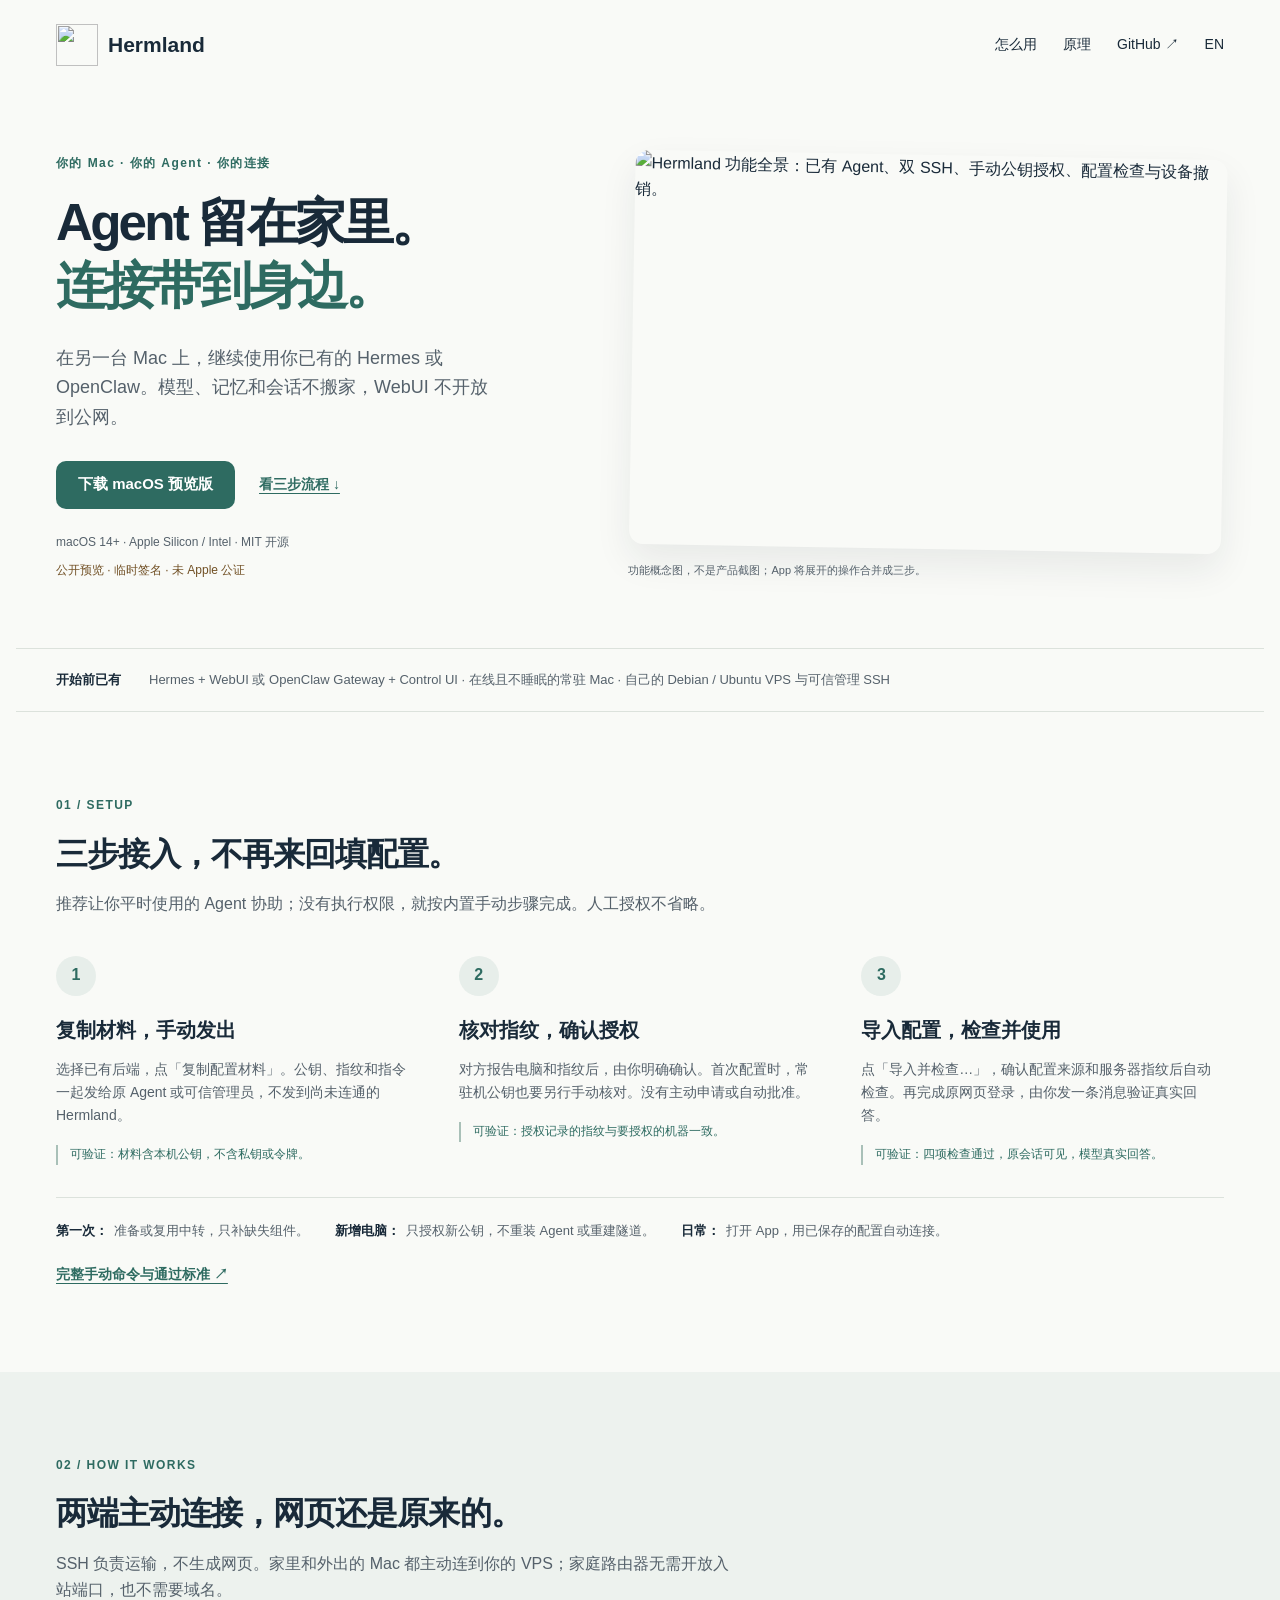
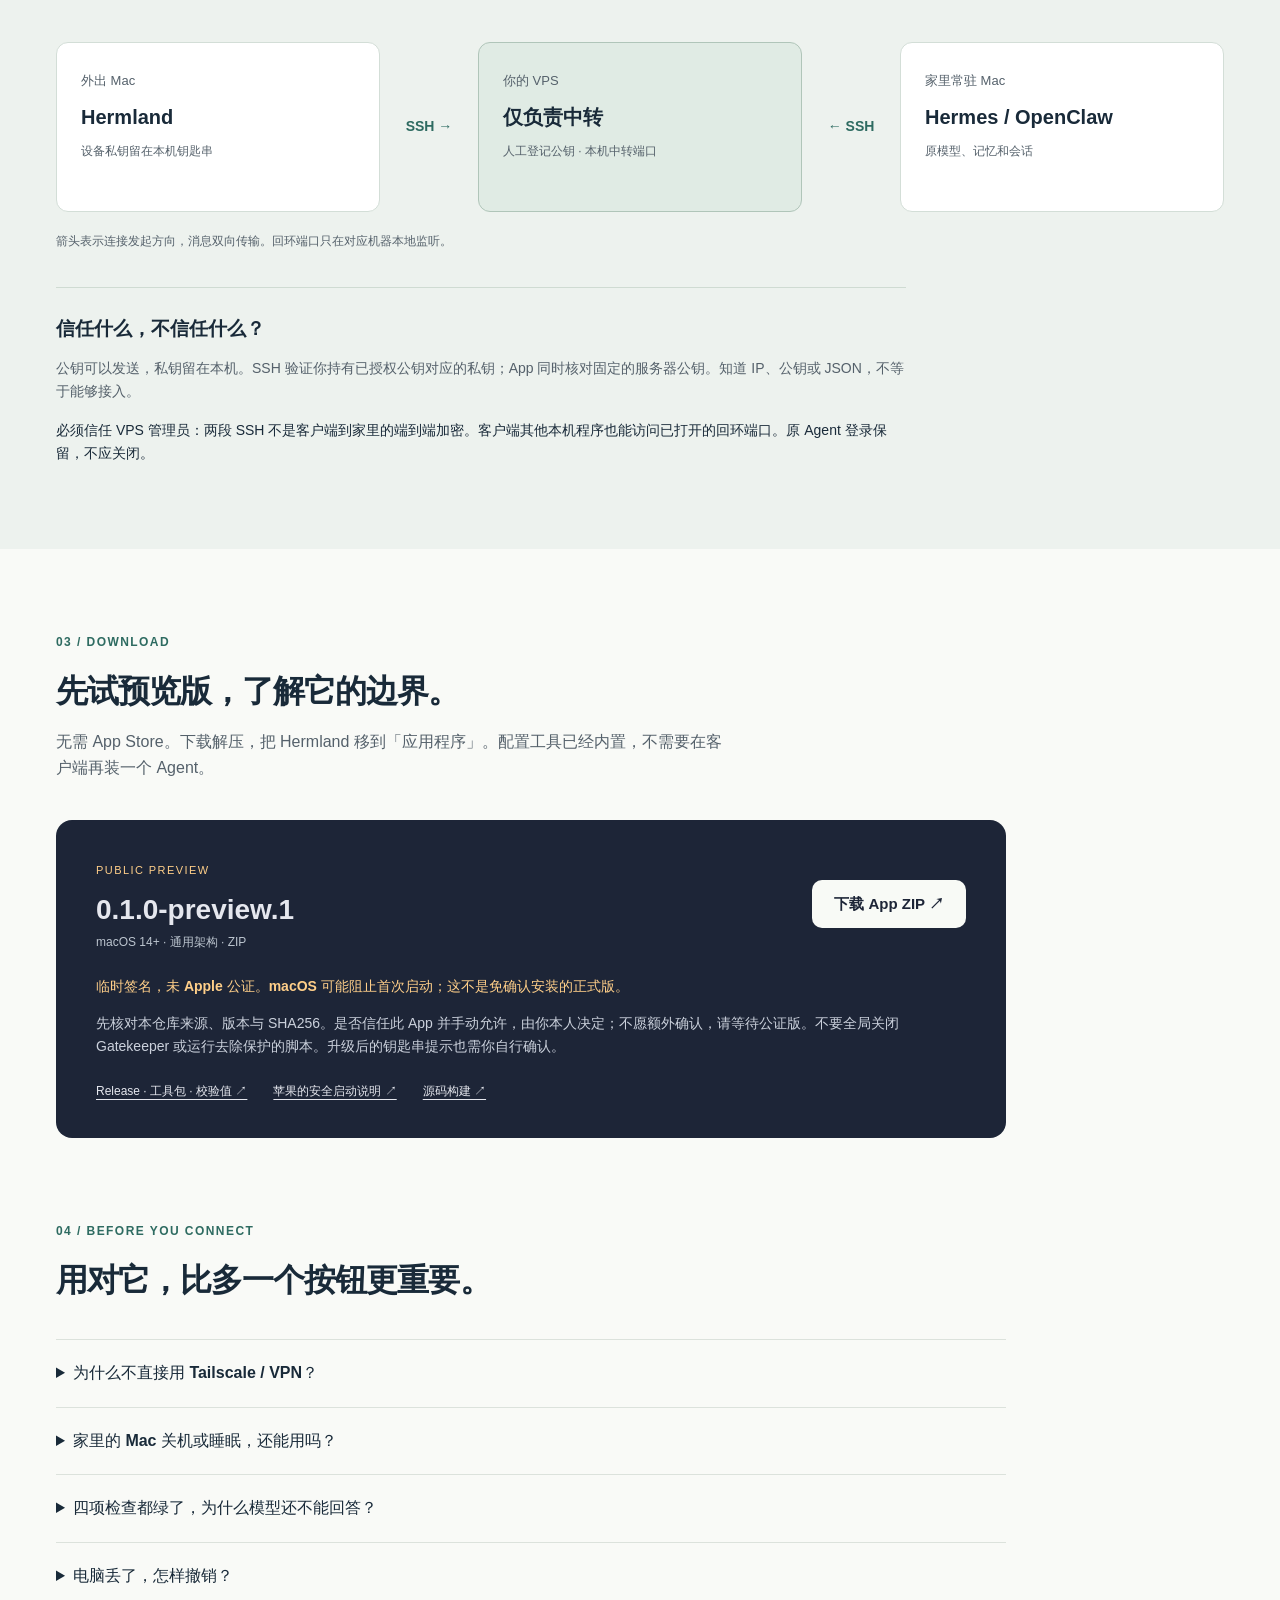
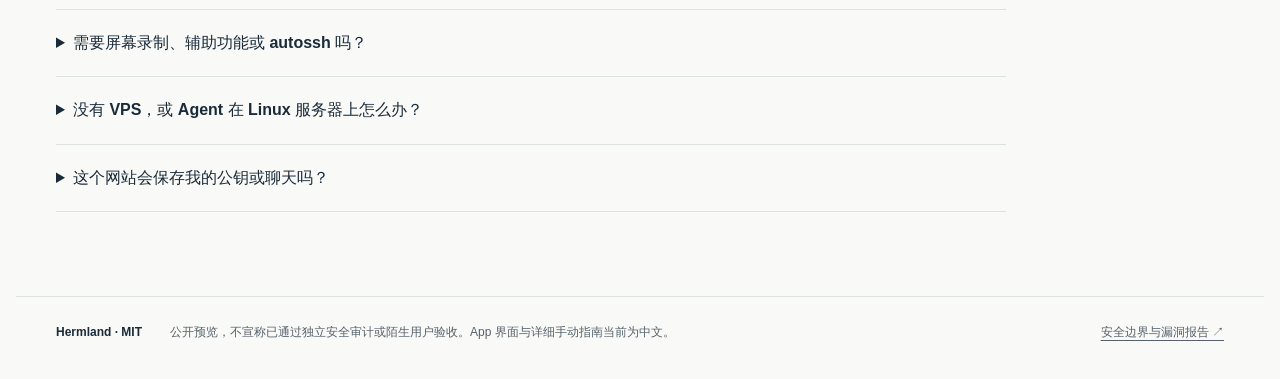
==== website/index.html @ 992f5ffd "简化三步接入并准备公开预览下载与中英文官网" ====
<!doctype html>
<html lang="zh-CN">
<head>
  <meta charset="utf-8">
  <meta name="viewport" content="width=device-width, initial-scale=1">
  <meta name="description" content="Hermland：在另一台 Mac 上继续使用家里的 Hermes 或 OpenClaw。手动公钥授权，双 SSH 中转，保留原 Agent 与会话。">
  <meta name="color-scheme" content="light">
  <title>Hermland — 连接你自己的 Agent</title>
  <link rel="icon" href="assets/icon.png">
  <link rel="stylesheet" href="style.css">
  <script src="site.js" defer></script>
</head>
<body>
  <a class="skip" href="#main" data-i18n="skip">跳到正文</a>
  <header class="shell topbar">
    <a class="brand" href="./"><img src="assets/icon.png" width="42" height="42" alt=""><span>Hermland</span></a>
    <nav aria-label="导航">
      <a href="#setup" data-i18n="navSetup">怎么用</a>
      <a href="#principle" data-i18n="navPrinciple">原理</a>
      <a href="https://github.com/ALVIN-YANG/Hermland">GitHub ↗</a>
      <a id="language" href="?lang=en" lang="en" aria-label="Read in English">EN</a>
    </nav>
  </header>
  <main id="main">
    <section class="shell hero">
      <div class="hero-copy">
        <p class="eyebrow" data-i18n="eyebrow">你的 Mac · 你的 Agent · 你的连接</p>
        <h1><span data-i18n="headline1">Agent 留在家里。</span><span class="accent" data-i18n="headline2">连接带到身边。</span></h1>
        <p class="intro" data-i18n="intro">在另一台 Mac 上，继续使用你已有的 Hermes 或 OpenClaw。模型、记忆和会话不搬家，WebUI 不开放到公网。</p>
        <div class="actions"><a class="button primary" href="#download" data-i18n="downloadHero">下载 macOS 预览版</a><a class="text-link" href="#setup" data-i18n="seeFlow">看三步流程 ↓</a></div>
        <p class="meta" data-i18n="platform">macOS 14+ · Apple Silicon / Intel · MIT 开源</p>
        <p class="preview-label" data-i18n="previewHero">公开预览 · 临时签名 · 未 Apple 公证</p>
      </div>
      <figure class="hero-art"><img src="assets/panorama.png" width="1536" height="1024" alt="Hermland 功能全景：已有 Agent、双 SSH、手动公钥授权、配置检查与设备撤销。" id="panorama"><figcaption data-i18n="artCaption">功能概念图，不是产品截图；App 将展开的操作合并成三步。</figcaption></figure>
    </section>
    <div class="shell requirements"><span data-i18n="requirementsTitle">开始前已有</span><p data-i18n="requirements">Hermes + WebUI 或 OpenClaw Gateway + Control UI · 在线且不睡眠的常驻 Mac · 自己的 Debian / Ubuntu VPS 与可信管理 SSH</p></div>
    <section class="shell section" id="setup">
      <div class="section-heading"><p class="eyebrow">01 / SETUP</p><h2 data-i18n="setupTitle">三步接入，不再来回填配置。</h2><p data-i18n="setupIntro">推荐让你平时使用的 Agent 协助；没有执行权限，就按内置手动步骤完成。人工授权不省略。</p></div>
      <ol class="steps">
        <li><span class="step-number" aria-hidden="true">1</span><div><h3 data-i18n="step1Title">复制材料，手动发出</h3><p data-i18n="step1Body">选择已有后端，点「复制配置材料」。公钥、指纹和指令一起发给原 Agent 或可信管理员，不发到尚未连通的 Hermland。</p><span class="criterion" data-i18n="step1Check">可验证：材料含本机公钥，不含私钥或令牌。</span></div></li>
        <li><span class="step-number" aria-hidden="true">2</span><div><h3 data-i18n="step2Title">核对指纹，确认授权</h3><p data-i18n="step2Body">对方报告电脑和指纹后，由你明确确认。首次配置时，常驻机公钥也要另行手动核对。没有主动申请或自动批准。</p><span class="criterion" data-i18n="step2Check">可验证：授权记录的指纹与要授权的机器一致。</span></div></li>
        <li><span class="step-number" aria-hidden="true">3</span><div><h3 data-i18n="step3Title">导入配置，检查并使用</h3><p data-i18n="step3Body">点「导入并检查…」，确认配置来源和服务器指纹后自动检查。再完成原网页登录，由你发一条消息验证真实回答。</p><span class="criterion" data-i18n="step3Check">可验证：四项检查通过，原会话可见，模型真实回答。</span></div></li>
      </ol>
      <div class="use-modes"><p><strong data-i18n="firstTitle">第一次：</strong><span data-i18n="firstBody">准备或复用中转，只补缺失组件。</span></p><p><strong data-i18n="addTitle">新增电脑：</strong><span data-i18n="addBody">只授权新公钥，不重装 Agent 或重建隧道。</span></p><p><strong data-i18n="dailyTitle">日常：</strong><span data-i18n="dailyBody">打开 App，用已保存的配置自动连接。</span></p></div>
      <a class="text-link" href="https://github.com/ALVIN-YANG/Hermland/blob/main/docs/快速开始.md" data-i18n="manual">完整手动命令与通过标准 ↗</a>
    </section>
    <section class="principle-band" id="principle"><div class="shell section">
      <div class="section-heading"><p class="eyebrow">02 / HOW IT WORKS</p><h2 data-i18n="principleTitle">两端主动连接，网页还是原来的。</h2><p data-i18n="principleIntro">SSH 负责运输，不生成网页。家里和外出的 Mac 都主动连到你的 VPS；家庭路由器无需开放入站端口，也不需要域名。</p></div>
      <div class="network" role="group" aria-label="双 SSH 中转原理">
        <div class="network-node"><span class="node-name" data-i18n="client">外出 Mac</span><strong>Hermland</strong><p data-i18n="clientNote">设备私钥留在本机钥匙串</p></div>
        <div class="network-line"><span>SSH →</span></div>
        <div class="network-node relay"><span class="node-name" data-i18n="vps">你的 VPS</span><strong data-i18n="relay">仅负责中转</strong><p data-i18n="relayNote">人工登记公钥 · 本机中转端口</p></div>
        <div class="network-line"><span>← SSH</span></div>
        <div class="network-node"><span class="node-name" data-i18n="home">家里常驻 Mac</span><strong>Hermes / OpenClaw</strong><p data-i18n="homeNote">原模型、记忆和会话</p></div>
      </div>
      <p class="diagram-note" data-i18n="arrowNote">箭头表示连接发起方向，消息双向传输。回环端口只在对应机器本地监听。</p>
      <div class="trust"><h3 data-i18n="trustTitle">信任什么，不信任什么？</h3><p data-i18n="trustBody">公钥可以发送，私钥留在本机。SSH 验证你持有已授权公钥对应的私钥；App 同时核对固定的服务器公钥。知道 IP、公钥或 JSON，不等于能够接入。</p><p class="boundary" data-i18n="boundary">必须信任 VPS 管理员：两段 SSH 不是客户端到家里的端到端加密。客户端其他本机程序也能访问已打开的回环端口。原 Agent 登录保留，不应关闭。</p></div>
    </div></section>
    <section class="shell section download" id="download">
      <div class="section-heading"><p class="eyebrow">03 / DOWNLOAD</p><h2 data-i18n="downloadTitle">先试预览版，了解它的边界。</h2><p data-i18n="downloadIntro">无需 App Store。下载解压，把 Hermland 移到「应用程序」。配置工具已经内置，不需要在客户端再装一个 Agent。</p></div>
      <div class="release-panel">
        <div class="release-top"><div><span class="release-kind">PUBLIC PREVIEW</span><h3>0.1.0-preview.1</h3><p data-i18n="releasePlatform">macOS 14+ · 通用架构 · ZIP</p></div><a class="button light" href="https://github.com/ALVIN-YANG/Hermland/releases/download/v0.1.0-preview.1/Hermland-0.1.0-dev.zip" data-i18n="downloadZip">下载 App ZIP ↗</a></div>
        <p class="release-warning" data-i18n="releaseWarning">临时签名，未 Apple 公证。macOS 可能阻止首次启动；这不是免确认安装的正式版。</p>
        <p data-i18n="releaseNotice">先核对本仓库来源、版本与 SHA256。是否信任此 App 并手动允许，由你本人决定；不愿额外确认，请等待公证版。不要全局关闭 Gatekeeper 或运行去除保护的脚本。升级后的钥匙串提示也需你自行确认。</p>
        <div class="release-links"><a href="https://github.com/ALVIN-YANG/Hermland/releases/tag/v0.1.0-preview.1" data-i18n="releaseNotes">Release · 工具包 · 校验值 ↗</a><a id="apple-guide" href="https://support.apple.com/zh-cn/102445" data-i18n="apple">苹果的安全启动说明 ↗</a><a id="readme" href="https://github.com/ALVIN-YANG/Hermland/blob/main/README.md" data-i18n="source">源码构建 ↗</a></div>
      </div>
    </section>
    <section class="shell section faq" id="faq">
      <div class="section-heading"><p class="eyebrow">04 / BEFORE YOU CONNECT</p><h2 data-i18n="faqTitle">用对它，比多一个按钮更重要。</h2></div>
      <details><summary data-i18n="vpnTitle">为什么不直接用 Tailscale / VPN？</summary><p data-i18n="vpnBody">我们只做一个 Agent 网页的专用入口：复用自己的 VPS 与 macOS SSH，不再安装 VPN 客户端或接入托管组网账号，人工授权一台电脑访问一个中转端口。不是因为 Tailscale 不安全；它也支持设备审批与端口限制，而且 DERP 中转无法解密端到端加密流量。我们的双 SSH 必须信任 VPS 管理员，并由你维护 VPS，不保证首次安装更简单。已有 Tailscale、要访问多个服务或需要中转不可解密时，可以继续用它；当前 App 没有 Tailscale 模式，也不改你的 VPN。</p><p class="vpn-sources"><a href="https://tailscale.com/docs/features/access-control/device-management/device-approval">Tailscale: Device approval</a> · <a href="https://tailscale.com/docs/features/access-control/grants">Grants</a> · <a href="https://tailscale.com/docs/reference/derp-servers">DERP</a></p></details>
      <details><summary data-i18n="faq1Title">家里的 Mac 关机或睡眠，还能用吗？</summary><p data-i18n="faq1Body">不能。常驻 Mac 需要联网、保持用户登录并且不睡眠；当前用户登录服务不是关机唤醒服务。</p></details>
      <details><summary data-i18n="faq2Title">四项检查都绿了，为什么模型还不能回答？</summary><p data-i18n="faq2Body">检查仅验证配置、设备密钥、SSH 与后端健康，不发送模型任务。请在原页面完成登录，再由你验证真实模型回答。模型凭据和会话仍由原 Agent 管理。</p></details>
      <details><summary data-i18n="faq3Title">电脑丢了，怎样撤销？</summary><p data-i18n="faq3Body">在 Mini 或其他管理电脑，通过可信管理员 SSH 撤销该设备公钥。它的已有连接会断开，新连接会拒绝，不删除原会话，也不影响其他设备。当前没有管理 GUI。</p></details>
      <details><summary data-i18n="faq4Title">需要屏幕录制、辅助功能或 autossh 吗？</summary><p data-i18n="faq4Body">Hermland 不需要屏幕录制或辅助功能。Agent 桌面工具的权限独立设置。新中转使用 macOS 自带 launchd 与 SSH，不要求另装 autossh；已有服务不改动。</p></details>
      <details><summary data-i18n="faq5Title">没有 VPS，或 Agent 在 Linux 服务器上怎么办？</summary><p data-i18n="faq5Body">当前这条配置路径需要自己的 Debian/Ubuntu VPS 和常驻 Mac。没有服务器购买服务，不提供未经验证的一行安装器；直连 Linux Agent 不是此版本的支持模式。</p></details>
      <details><summary data-i18n="faq6Title">这个网站会保存我的公钥或聊天吗？</summary><p data-i18n="faq6Body">不会。本站是静态介绍页，没有账号、表单、连接申请或聊天后端，不使用分析脚本。浏览与下载由 GitHub 托管；App 的流量经过你自己的 VPS。</p></details>
    </section>
  </main>
  <footer class="shell"><span>Hermland · MIT</span><p data-i18n="footer">公开预览，不宣称已通过独立安全审计或陌生用户验收。App 界面与详细手动指南当前为中文。</p><a href="https://github.com/ALVIN-YANG/Hermland/blob/main/SECURITY.md" data-i18n="security">安全边界与漏洞报告 ↗</a></footer>
</body>
</html>
---- website/style.css ----
/* Existing identity: navy messenger icon, quiet teal connection paths, warm white. */
@media(max-width:640px){
  .network-line span{
  display:none!important}
.network-line::after{
  content:"SSH ↓"}
.network-line:nth-child(4)::after{
  content:"SSH ↑"}
}

:root{
  --paper:#f9faf7;
  --ink:#192a39;
  --muted:#55616b;
  --accent:#2e6b61;
  --line:#dce2dc;
  --navy:#1d2537;
  --amber:#ffcf89;
  --space:8px}

*{
  box-sizing:border-box}
html{
  scroll-behavior:smooth;
  scroll-padding-top:28px}
body{
  margin:0;
  background:var(--paper);
  color:var(--ink);
  font-family:-apple-system,BlinkMacSystemFont,"Segoe UI","PingFang SC",sans-serif;
  line-height:1.65}
a{
  color:inherit;
  text-underline-offset:4px}
a:hover{
  color:var(--accent)}
a:focus-visible,summary:focus-visible{
  outline:3px solid var(--accent);
  outline-offset:5px;
  border-radius:4px}
.shell{
  max-width:1248px;
  margin:0 auto;
  padding:0 40px}
.topbar{
  display:flex;
  align-items:center;
  justify-content:space-between;
  gap:24px;
  padding-top:24px;
  padding-bottom:24px}
.brand{
  display:flex;
  align-items:center;
  gap:10px;
  font-size:21px;
  font-weight:650;
  text-decoration:none}
.brand img{
  display:block}
.topbar nav{
  display:flex;
  gap:26px;
  font-size:14px}
.topbar nav a{
  text-decoration:none}
.skip{
  position:fixed;
  left:16px;
  top:-100px;
  background:white;
  padding:12px;
  z-index:10}
.skip:focus{
  top:16px}
.hero{
  display:grid;
  grid-template-columns:1fr 1.12fr;
  align-items:center;
  gap:48px;
  padding-top:64px;
  padding-bottom:68px}
.eyebrow{
  font-size:12px;
  font-weight:650;
  letter-spacing:.12em;
  color:var(--accent);
  margin:0 0 18px}
.hero h1{
  font-size:clamp(38px,4vw,57px);
  line-height:1.23;
  letter-spacing:-.055em;
  margin:0 0 26px}
.hero h1 span{
  display:block}
.accent{
  color:var(--accent)}
.intro{
  font-size:18px;
  color:var(--muted);
  max-width:440px;
  margin:0 0 28px}
.actions{
  display:flex;
  align-items:center;
  gap:24px;
  flex-wrap:wrap}
.button{
  display:inline-flex;
  justify-content:center;
  align-items:center;
  min-height:48px;
  padding:11px 22px;
  border-radius:10px;
  font-weight:600;
  font-size:15px;
  text-decoration:none}
.primary{
  background:var(--accent);
  color:#fff}
.primary:hover{
  color:#fff;
  background:#24574f}
.text-link{
  color:var(--accent);
  font-size:14px;
  font-weight:600}
.meta{
  margin:24px 0 8px;
  font-size:12px;
  color:var(--muted)}
.preview-label{
  margin:0;
  font-size:12px;
  color:#715025}
.hero-art{
  margin:0;
  transform:rotate(1deg)}
.hero-art img{
  width:100%;
  height:auto;
  display:block;
  border-radius:14px;
  box-shadow:0 16px 36px #192a3914}
.hero-art figcaption{
  font-size:11px;
  color:var(--muted);
  margin-top:12px;
  transform:rotate(-1deg)}
.requirements{
  border-top:1px solid var(--line);
  border-bottom:1px solid var(--line);
  display:flex;
  align-items:baseline;
  gap:28px;
  padding-top:20px;
  padding-bottom:20px;
  font-size:13px}
.requirements span{
  font-weight:650;
  white-space:nowrap}
.requirements p{
  margin:0;
  color:var(--muted)}
.section{
  padding-top:84px;
  padding-bottom:84px}
.section-heading{
  max-width:680px;
  margin-bottom:38px}
h2{
  font-size:32px;
  letter-spacing:-.03em;
  line-height:1.3;
  margin:0 0 16px}
.section-heading>p:last-child{
  margin:0;
  color:var(--muted);
  font-size:16px}
h3{
  font-size:20px;
  line-height:1.4;
  margin:0 0 14px}
.steps{
  display:grid;
  grid-template-columns:repeat(3,1fr);
  gap:40px;
  list-style:none;
  padding:0;
  margin:0 0 32px}
.steps li{
  display:flex;
  flex-direction:column;
  gap:20px}
.step-number{
  width:40px;
  height:40px;
  display:grid;
  place-items:center;
  background:#e7eeea;
  border-radius:50%;
  font-size:16px;
  font-weight:650;
  color:var(--accent)}
.steps p{
  font-size:14px;
  color:var(--muted);
  margin:0 0 18px}
.criterion{
  display:block;
  font-size:12px;
  color:var(--accent);
  border-left:2px solid #a9c0b8;
  padding-left:12px}
.use-modes{
  border-top:1px solid var(--line);
  padding-top:22px;
  display:flex;
  gap:26px;
  flex-wrap:wrap;
  font-size:13px;
  color:var(--muted);
  margin-bottom:20px}
.use-modes p{
  margin:0}
.use-modes strong{
  color:var(--ink);
  margin-right:6px}
.principle-band{
  background:#edf2ee}
.network{
  display:grid;
  grid-template-columns:1fr 78px 1fr 78px 1fr;
  align-items:center;
  gap:10px}
.network-node{
  min-height:170px;
  border:1px solid #d3ded7;
  border-radius:12px;
  padding:24px;
  background:#fff}
.network-node strong{
  display:block;
  font-size:20px;
  margin:8px 0}
.node-name{
  font-size:13px;
  color:var(--muted)}
.network-node p{
  margin:0;
  font-size:12px;
  color:var(--muted)}
.relay{
  background:#e0ebe4;
  border-color:#b0c5b9}
.network-line{
  text-align:center;
  font-size:14px;
  font-weight:600;
  color:var(--accent)}
.diagram-note{
  font-size:12px;
  color:var(--muted);
  margin:20px 0 36px}
.trust{
  border-top:1px solid #cfdbd2;
  padding-top:28px;
  max-width:850px}
.trust h3{
  font-size:19px}
.trust p{
  font-size:14px;
  color:var(--muted);
  margin:0 0 16px}
.trust .boundary{
  color:var(--ink);
  margin:0}
.release-panel{
  background:var(--navy);
  color:#e5e7ee;
  padding:36px 40px;
  border-radius:16px;
  max-width:950px}
.release-top{
  display:flex;
  align-items:center;
  justify-content:space-between;
  gap:24px;
  margin-bottom:22px}
.release-kind{
  font-size:11px;
  letter-spacing:.13em;
  color:var(--amber)}
.release-top h3{
  font-size:28px;
  font-weight:600;
  margin:8px 0 4px}
.release-top p{
  font-size:12px;
  margin:0;
  color:#bcc5cf}
.light{
  background:#f8faf6;
  color:var(--navy);
  white-space:nowrap}
.light:hover{
  background:#e5eee6;
  color:var(--navy)}
.release-panel>p{
  font-size:14px;
  color:#cbd1dc}
.release-panel .release-warning{
  color:var(--amber);
  font-weight:550}
.release-links{
  display:flex;
  gap:26px;
  flex-wrap:wrap;
  margin-top:24px;
  font-size:12px}
.release-links a:hover{
  color:white}
.faq{
  padding-top:0}
.faq details{
  border-top:1px solid var(--line);
  padding:20px 0;
  max-width:950px}
.faq details:last-child{
  border-bottom:1px solid var(--line)}
summary{
  cursor:pointer;
  font-size:16px;
  font-weight:550}
details p{
  font-size:14px;
  color:var(--muted);
  max-width:760px;
  margin:16px 0 2px}
footer{
  border-top:1px solid var(--line);
  padding-top:26px!important;
  padding-bottom:36px!important;
  display:flex;
  gap:28px;
  align-items:baseline;
  font-size:12px;
  color:var(--muted)}
footer span{
  font-weight:650;
  color:var(--ink);
  white-space:nowrap}
footer p{
  margin:0;
  flex:1}
footer a{
  white-space:nowrap}
@media(max-width:960px){
  .hero{
  grid-template-columns:1fr;
  gap:36px;
  padding-top:38px}
.hero-copy{
  max-width:680px}
.hero h1{
  font-size:52px}
.intro{
  max-width:560px}
.hero-art{
  max-width:680px;
  transform:none}
.hero-art figcaption{
  transform:none}
.network{
  grid-template-columns:1fr 46px 1fr 46px 1fr;
  gap:6px}
.network-node{
  padding:18px 14px}
.network-node strong{
  font-size:16px}
.steps{
  gap:24px}
}
@media(max-width:640px){
  .shell{
  padding-left:22px;
  padding-right:22px}
.topbar{
  gap:16px;
  padding-top:16px;
  padding-bottom:16px}
.brand{
  font-size:18px;
  gap:5px}
.brand img{
  width:34px;
  height:34px}
.topbar nav{
  gap:14px;
  font-size:12px}
.topbar nav a:nth-child(2){
  display:none}
.hero{
  padding-top:30px;
  padding-bottom:36px;
  gap:30px}
.hero h1{
  font-size:36px;
  letter-spacing:-.06em}
.intro{
  font-size:16px}
.actions{
  gap:18px}
.meta{
  font-size:11px}
.hero-art figcaption{
  font-size:11px}
.requirements{
  display:block;
  padding-top:18px;
  padding-bottom:18px}
.requirements p{
  margin-top:8px}
.section{
  padding-top:50px;
  padding-bottom:50px}
h2{
  font-size:27px}
.section-heading{
  margin-bottom:30px}
.section-heading>p:last-child{
  font-size:14px}
.steps{
  grid-template-columns:1fr;
  gap:30px}
.steps li{
  flex-direction:row;
  gap:18px}
.step-number{
  flex:none}
.steps h3{
  font-size:18px}
.use-modes{
  display:block}
.use-modes p{
  margin-bottom:12px}
.network{
  display:flex;
  flex-direction:column;
  gap:12px}
.network-node{
  width:100%;
  min-height:0;
  padding:20px 24px}
.network-node strong{
  font-size:20px}
.network-line:first-of-type{
  transform:rotate(90deg)}
.network-line{
  height:30px;
  display:grid;
  place-items:center}
.network-line span{
  display:block}
.network-line:nth-child(2) span{
  transform:rotate(90deg)}
.network-line:nth-child(4) span{
  transform:rotate(90deg)}
.network-node p{
  font-size:13px}
.release-panel{
  padding:28px 24px}
.release-top{
  flex-direction:column;
  align-items:flex-start}
.release-top h3{
  font-size:25px}
.release-top .button{
  width:100%}
.release-links{
  gap:18px}
.faq{
  padding-top:0}
footer{
  display:block}
footer p{
  margin:12px 0}
summary{
  font-size:15px}
}
@media(prefers-reduced-motion:reduce){
  html{
  scroll-behavior:auto}
}
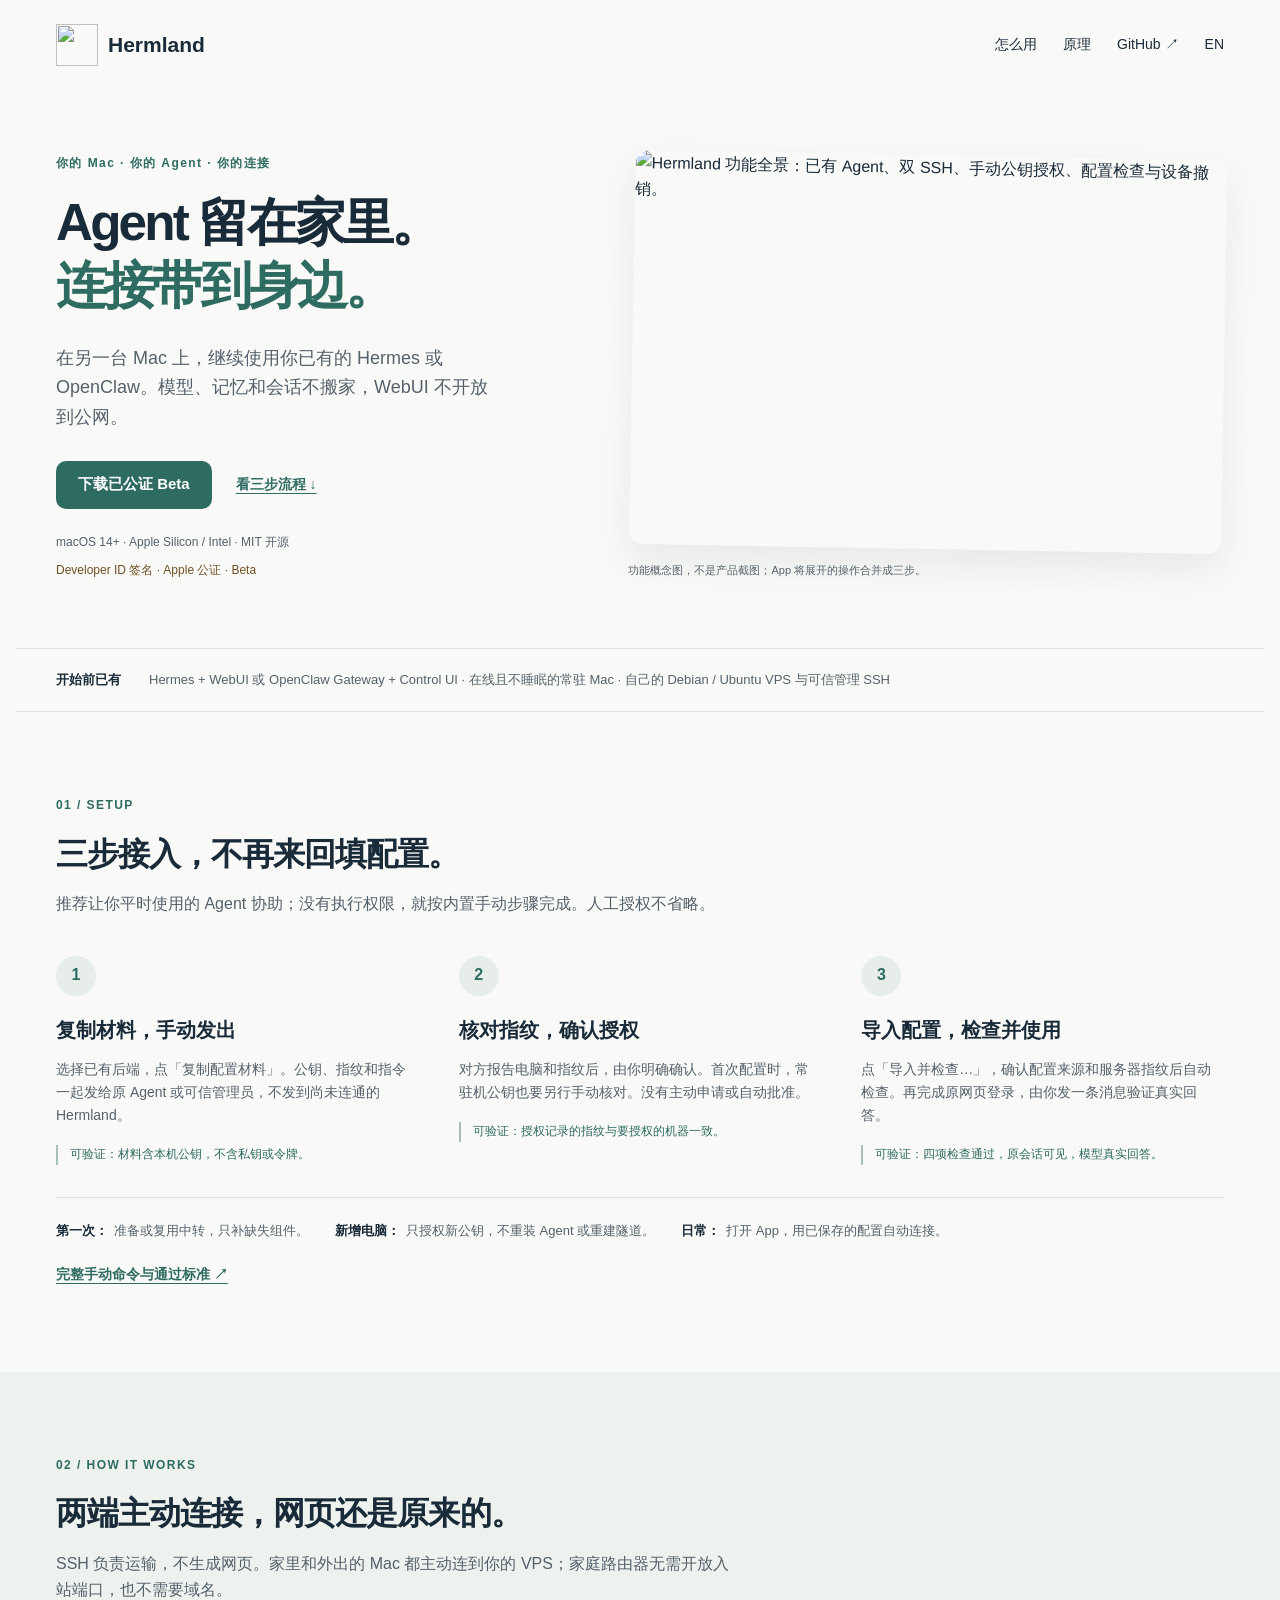
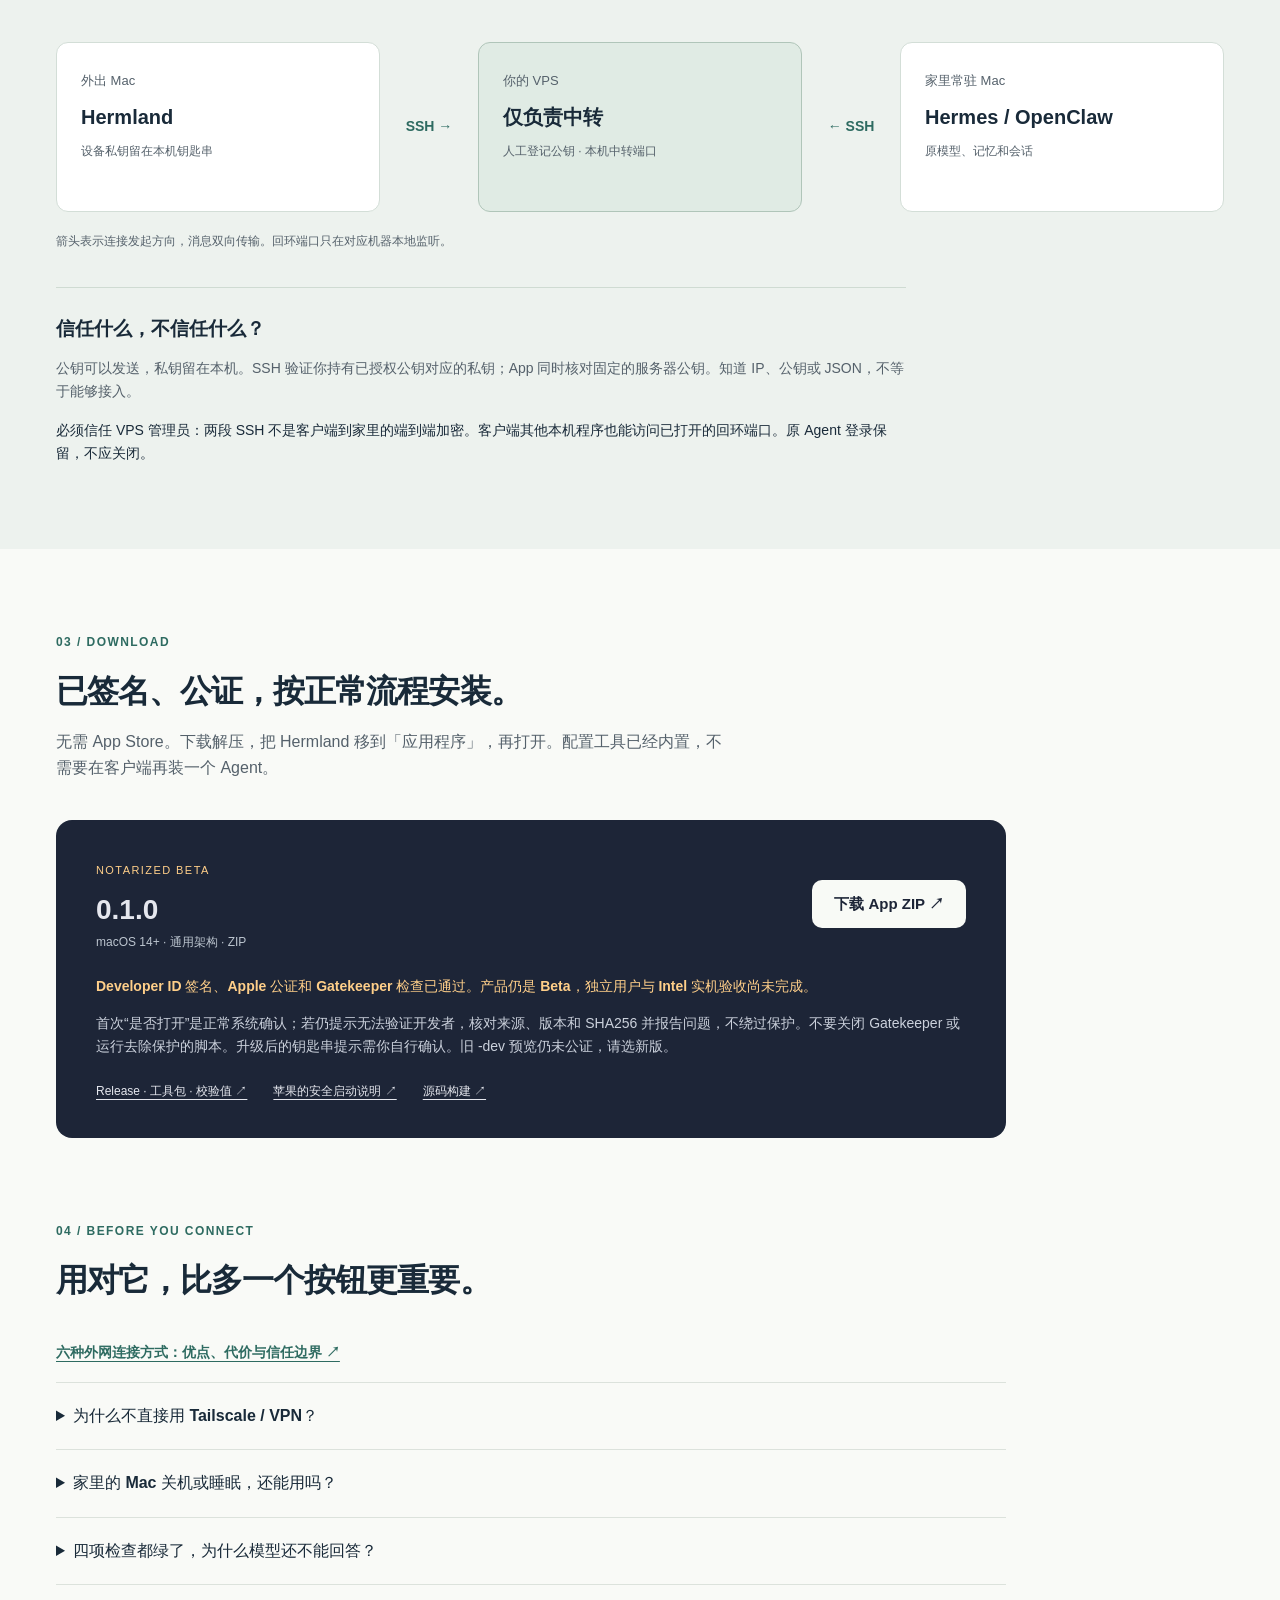
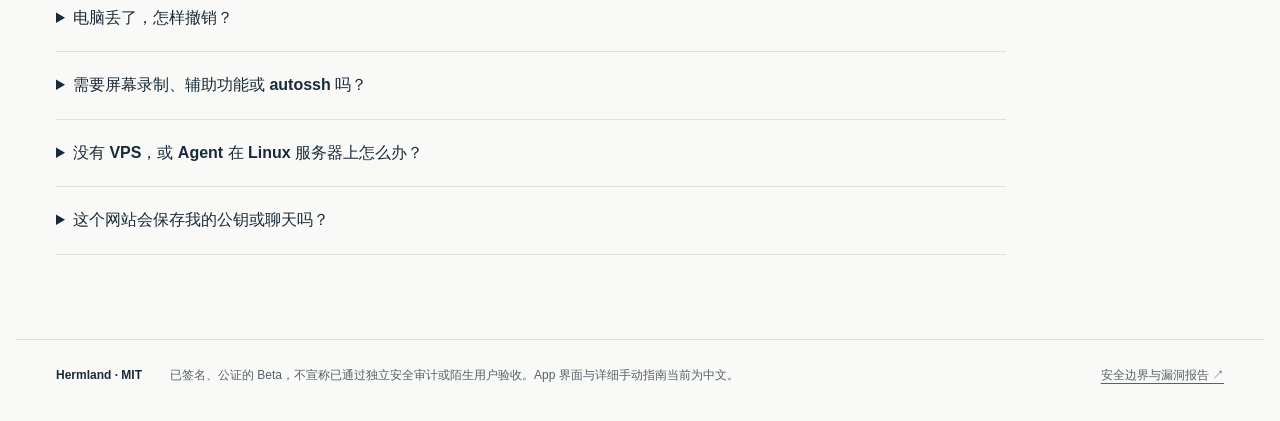
==== commit fcce78a9: "发布公证 Beta 下载指引并补充双语连接方案对比" ====
--- a/website/index.html
+++ b/website/index.html
@@ -27,9 +27,9 @@
         <p class="eyebrow" data-i18n="eyebrow">你的 Mac · 你的 Agent · 你的连接</p>
         <h1><span data-i18n="headline1">Agent 留在家里。</span><span class="accent" data-i18n="headline2">连接带到身边。</span></h1>
         <p class="intro" data-i18n="intro">在另一台 Mac 上，继续使用你已有的 Hermes 或 OpenClaw。模型、记忆和会话不搬家，WebUI 不开放到公网。</p>
-        <div class="actions"><a class="button primary" href="#download" data-i18n="downloadHero">下载 macOS 预览版</a><a class="text-link" href="#setup" data-i18n="seeFlow">看三步流程 ↓</a></div>
+        <div class="actions"><a class="button primary" href="#download" data-i18n="downloadHero">下载已公证 Beta</a><a class="text-link" href="#setup" data-i18n="seeFlow">看三步流程 ↓</a></div>
         <p class="meta" data-i18n="platform">macOS 14+ · Apple Silicon / Intel · MIT 开源</p>
-        <p class="preview-label" data-i18n="previewHero">公开预览 · 临时签名 · 未 Apple 公证</p>
+        <p class="preview-label" data-i18n="previewHero">Developer ID 签名 · Apple 公证 · Beta</p>
       </div>
       <figure class="hero-art"><img src="assets/panorama.png" width="1536" height="1024" alt="Hermland 功能全景：已有 Agent、双 SSH、手动公钥授权、配置检查与设备撤销。" id="panorama"><figcaption data-i18n="artCaption">功能概念图，不是产品截图；App 将展开的操作合并成三步。</figcaption></figure>
     </section>
@@ -57,16 +57,17 @@
       <div class="trust"><h3 data-i18n="trustTitle">信任什么，不信任什么？</h3><p data-i18n="trustBody">公钥可以发送，私钥留在本机。SSH 验证你持有已授权公钥对应的私钥；App 同时核对固定的服务器公钥。知道 IP、公钥或 JSON，不等于能够接入。</p><p class="boundary" data-i18n="boundary">必须信任 VPS 管理员：两段 SSH 不是客户端到家里的端到端加密。客户端其他本机程序也能访问已打开的回环端口。原 Agent 登录保留，不应关闭。</p></div>
     </div></section>
     <section class="shell section download" id="download">
-      <div class="section-heading"><p class="eyebrow">03 / DOWNLOAD</p><h2 data-i18n="downloadTitle">先试预览版，了解它的边界。</h2><p data-i18n="downloadIntro">无需 App Store。下载解压，把 Hermland 移到「应用程序」。配置工具已经内置，不需要在客户端再装一个 Agent。</p></div>
+      <div class="section-heading"><p class="eyebrow">03 / DOWNLOAD</p><h2 data-i18n="downloadTitle">已签名、公证，按正常流程安装。</h2><p data-i18n="downloadIntro">无需 App Store。下载解压，把 Hermland 移到「应用程序」，再打开。配置工具已经内置，不需要在客户端再装一个 Agent。</p></div>
       <div class="release-panel">
-        <div class="release-top"><div><span class="release-kind">PUBLIC PREVIEW</span><h3>0.1.0-preview.1</h3><p data-i18n="releasePlatform">macOS 14+ · 通用架构 · ZIP</p></div><a class="button light" href="https://github.com/ALVIN-YANG/Hermland/releases/download/v0.1.0-preview.1/Hermland-0.1.0-dev.zip" data-i18n="downloadZip">下载 App ZIP ↗</a></div>
-        <p class="release-warning" data-i18n="releaseWarning">临时签名，未 Apple 公证。macOS 可能阻止首次启动；这不是免确认安装的正式版。</p>
-        <p data-i18n="releaseNotice">先核对本仓库来源、版本与 SHA256。是否信任此 App 并手动允许，由你本人决定；不愿额外确认，请等待公证版。不要全局关闭 Gatekeeper 或运行去除保护的脚本。升级后的钥匙串提示也需你自行确认。</p>
-        <div class="release-links"><a href="https://github.com/ALVIN-YANG/Hermland/releases/tag/v0.1.0-preview.1" data-i18n="releaseNotes">Release · 工具包 · 校验值 ↗</a><a id="apple-guide" href="https://support.apple.com/zh-cn/102445" data-i18n="apple">苹果的安全启动说明 ↗</a><a id="readme" href="https://github.com/ALVIN-YANG/Hermland/blob/main/README.md" data-i18n="source">源码构建 ↗</a></div>
+        <div class="release-top"><div><span class="release-kind">NOTARIZED BETA</span><h3>0.1.0</h3><p data-i18n="releasePlatform">macOS 14+ · 通用架构 · ZIP</p></div><a class="button light" href="https://github.com/ALVIN-YANG/Hermland/releases/download/v0.1.0/Hermland-0.1.0.zip" data-i18n="downloadZip">下载 App ZIP ↗</a></div>
+        <p class="release-warning" data-i18n="releaseWarning">Developer ID 签名、Apple 公证和 Gatekeeper 检查已通过。产品仍是 Beta，独立用户与 Intel 实机验收尚未完成。</p>
+        <p data-i18n="releaseNotice">首次“是否打开”是正常系统确认；若仍提示无法验证开发者，核对来源、版本和 SHA256 并报告问题，不绕过保护。不要关闭 Gatekeeper 或运行去除保护的脚本。升级后的钥匙串提示需你自行确认。旧 -dev 预览仍未公证，请选新版。</p>
+        <div class="release-links"><a href="https://github.com/ALVIN-YANG/Hermland/releases/tag/v0.1.0" data-i18n="releaseNotes">Release · 工具包 · 校验值 ↗</a><a id="apple-guide" href="https://support.apple.com/zh-cn/102445" data-i18n="apple">苹果的安全启动说明 ↗</a><a id="readme" href="https://github.com/ALVIN-YANG/Hermland/blob/main/README.md" data-i18n="source">源码构建 ↗</a></div>
       </div>
     </section>
     <section class="shell section faq" id="faq">
       <div class="section-heading"><p class="eyebrow">04 / BEFORE YOU CONNECT</p><h2 data-i18n="faqTitle">用对它，比多一个按钮更重要。</h2></div>
+      <p><a class="text-link" id="comparison" href="https://github.com/ALVIN-YANG/Hermland/blob/main/docs/外网连接方案对比.md" data-i18n="comparison">六种外网连接方式：优点、代价与信任边界 ↗</a></p>
       <details><summary data-i18n="vpnTitle">为什么不直接用 Tailscale / VPN？</summary><p data-i18n="vpnBody">我们只做一个 Agent 网页的专用入口：复用自己的 VPS 与 macOS SSH，不再安装 VPN 客户端或接入托管组网账号，人工授权一台电脑访问一个中转端口。不是因为 Tailscale 不安全；它也支持设备审批与端口限制，而且 DERP 中转无法解密端到端加密流量。我们的双 SSH 必须信任 VPS 管理员，并由你维护 VPS，不保证首次安装更简单。已有 Tailscale、要访问多个服务或需要中转不可解密时，可以继续用它；当前 App 没有 Tailscale 模式，也不改你的 VPN。</p><p class="vpn-sources"><a href="https://tailscale.com/docs/features/access-control/device-management/device-approval">Tailscale: Device approval</a> · <a href="https://tailscale.com/docs/features/access-control/grants">Grants</a> · <a href="https://tailscale.com/docs/reference/derp-servers">DERP</a></p></details>
       <details><summary data-i18n="faq1Title">家里的 Mac 关机或睡眠，还能用吗？</summary><p data-i18n="faq1Body">不能。常驻 Mac 需要联网、保持用户登录并且不睡眠；当前用户登录服务不是关机唤醒服务。</p></details>
       <details><summary data-i18n="faq2Title">四项检查都绿了，为什么模型还不能回答？</summary><p data-i18n="faq2Body">检查仅验证配置、设备密钥、SSH 与后端健康，不发送模型任务。请在原页面完成登录，再由你验证真实模型回答。模型凭据和会话仍由原 Agent 管理。</p></details>
@@ -76,6 +77,6 @@
       <details><summary data-i18n="faq6Title">这个网站会保存我的公钥或聊天吗？</summary><p data-i18n="faq6Body">不会。本站是静态介绍页，没有账号、表单、连接申请或聊天后端，不使用分析脚本。浏览与下载由 GitHub 托管；App 的流量经过你自己的 VPS。</p></details>
     </section>
   </main>
-  <footer class="shell"><span>Hermland · MIT</span><p data-i18n="footer">公开预览，不宣称已通过独立安全审计或陌生用户验收。App 界面与详细手动指南当前为中文。</p><a href="https://github.com/ALVIN-YANG/Hermland/blob/main/SECURITY.md" data-i18n="security">安全边界与漏洞报告 ↗</a></footer>
+  <footer class="shell"><span>Hermland · MIT</span><p data-i18n="footer">已签名、公证的 Beta，不宣称已通过独立安全审计或陌生用户验收。App 界面与详细手动指南当前为中文。</p><a href="https://github.com/ALVIN-YANG/Hermland/blob/main/SECURITY.md" data-i18n="security">安全边界与漏洞报告 ↗</a></footer>
 </body>
 </html>
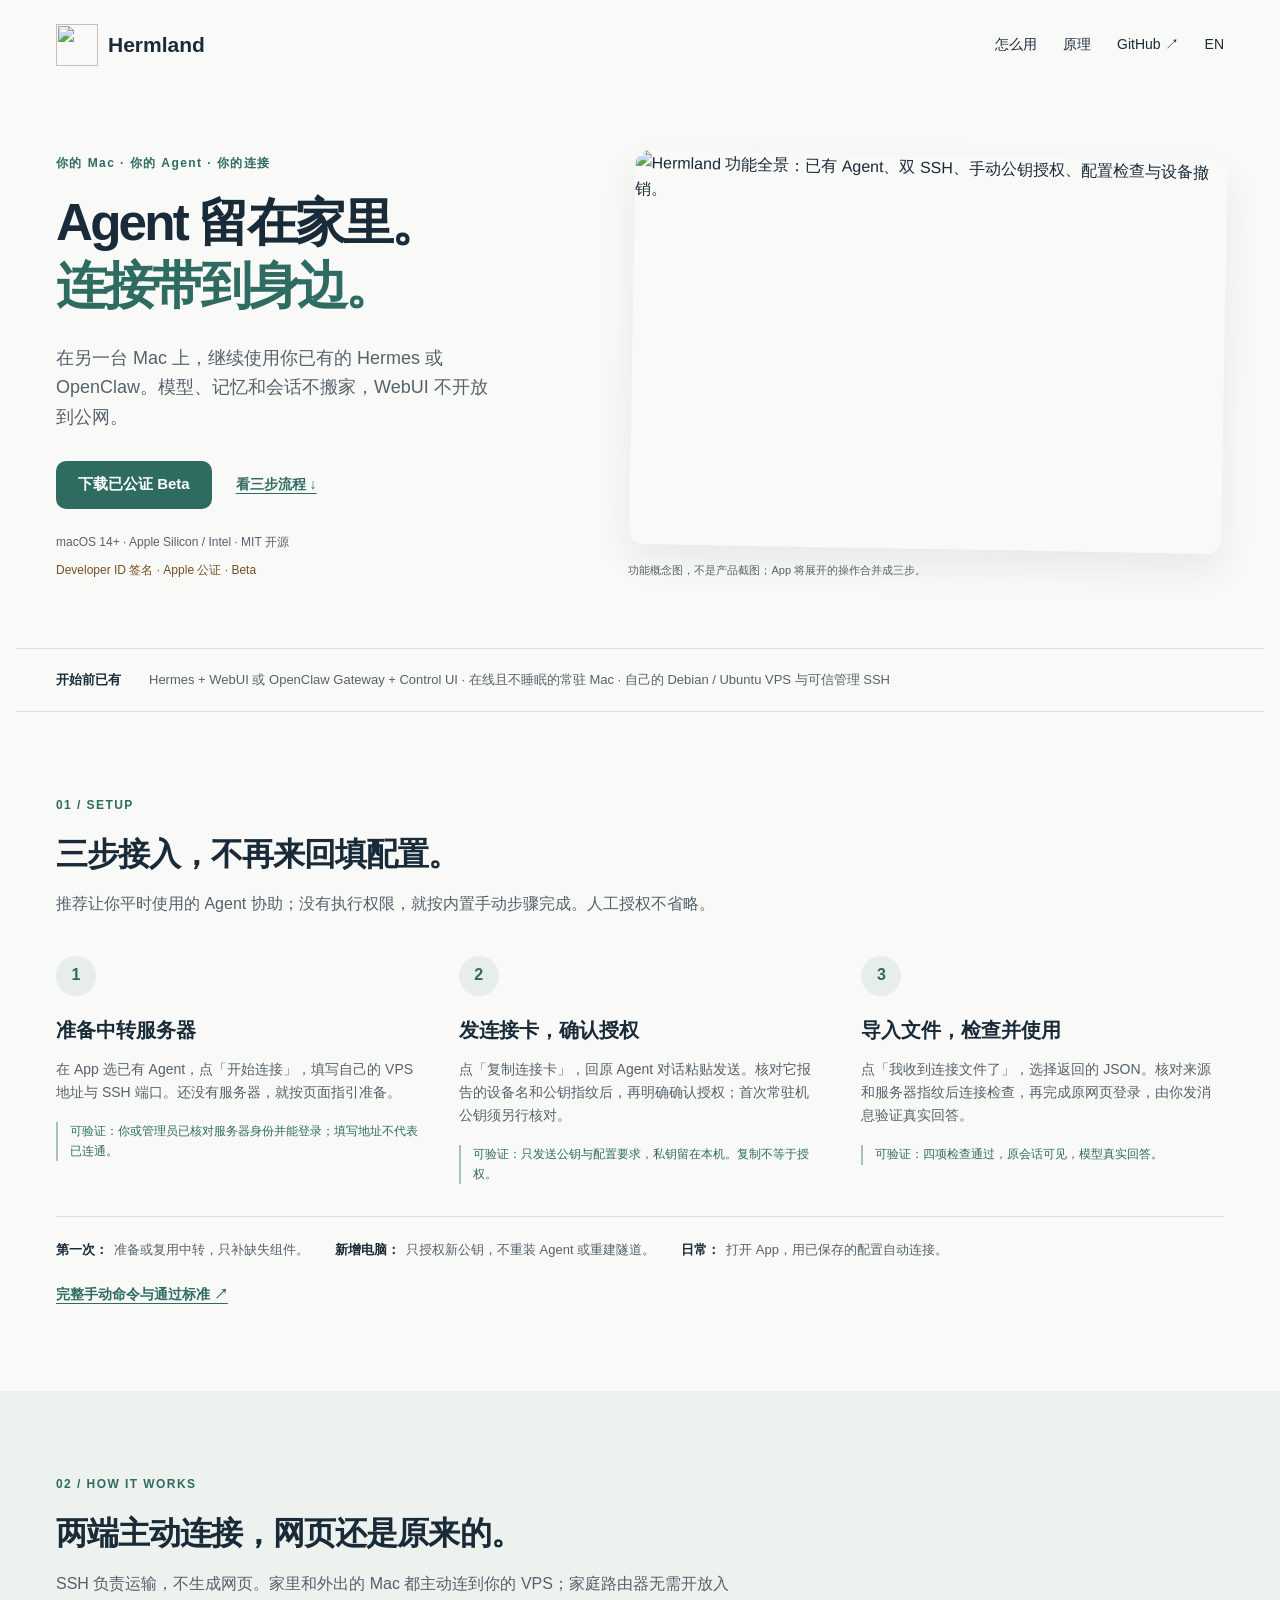
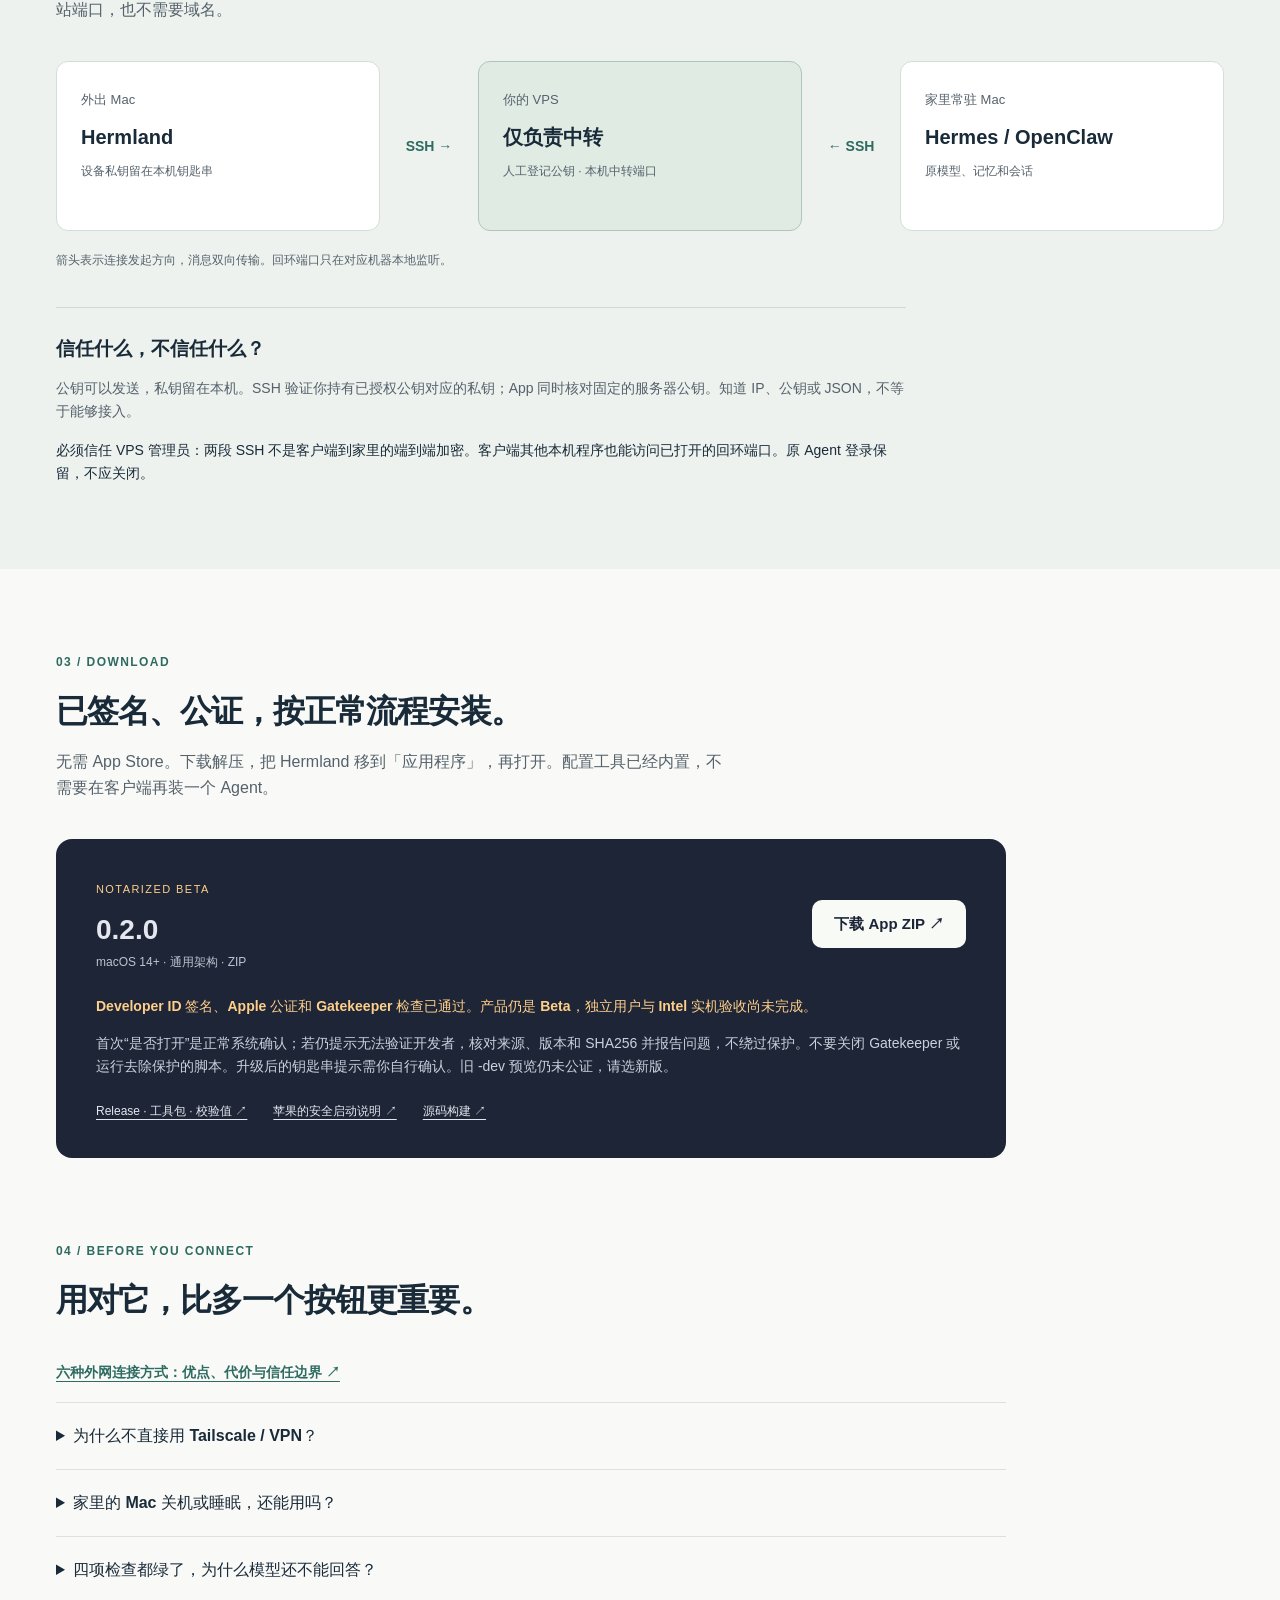
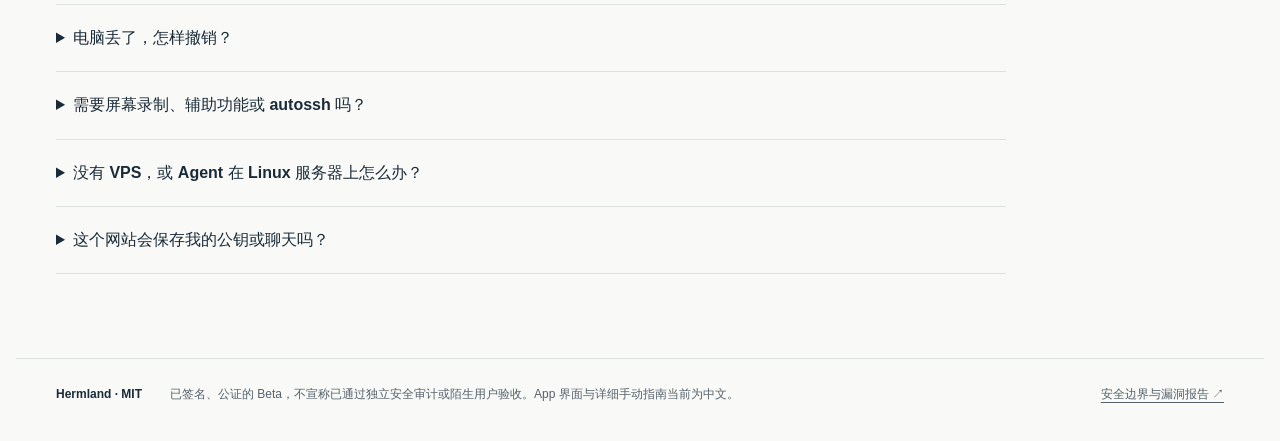
==== commit f284fcc2: "发布 0.2.0 公证 Beta 并同步双语下载指引" ====
--- a/website/index.html
+++ b/website/index.html
@@ -37,9 +37,9 @@
     <section class="shell section" id="setup">
       <div class="section-heading"><p class="eyebrow">01 / SETUP</p><h2 data-i18n="setupTitle">三步接入，不再来回填配置。</h2><p data-i18n="setupIntro">推荐让你平时使用的 Agent 协助；没有执行权限，就按内置手动步骤完成。人工授权不省略。</p></div>
       <ol class="steps">
-        <li><span class="step-number" aria-hidden="true">1</span><div><h3 data-i18n="step1Title">复制材料，手动发出</h3><p data-i18n="step1Body">选择已有后端，点「复制配置材料」。公钥、指纹和指令一起发给原 Agent 或可信管理员，不发到尚未连通的 Hermland。</p><span class="criterion" data-i18n="step1Check">可验证：材料含本机公钥，不含私钥或令牌。</span></div></li>
-        <li><span class="step-number" aria-hidden="true">2</span><div><h3 data-i18n="step2Title">核对指纹，确认授权</h3><p data-i18n="step2Body">对方报告电脑和指纹后，由你明确确认。首次配置时，常驻机公钥也要另行手动核对。没有主动申请或自动批准。</p><span class="criterion" data-i18n="step2Check">可验证：授权记录的指纹与要授权的机器一致。</span></div></li>
-        <li><span class="step-number" aria-hidden="true">3</span><div><h3 data-i18n="step3Title">导入配置，检查并使用</h3><p data-i18n="step3Body">点「导入并检查…」，确认配置来源和服务器指纹后自动检查。再完成原网页登录，由你发一条消息验证真实回答。</p><span class="criterion" data-i18n="step3Check">可验证：四项检查通过，原会话可见，模型真实回答。</span></div></li>
+        <li><span class="step-number" aria-hidden="true">1</span><div><h3 data-i18n="step1Title">准备中转服务器</h3><p data-i18n="step1Body">在 App 选已有 Agent，点「开始连接」，填写自己的 VPS 地址与 SSH 端口。还没有服务器，就按页面指引准备。</p><span class="criterion" data-i18n="step1Check">可验证：你或管理员已核对服务器身份并能登录；填写地址不代表已连通。</span></div></li>
+        <li><span class="step-number" aria-hidden="true">2</span><div><h3 data-i18n="step2Title">发连接卡，确认授权</h3><p data-i18n="step2Body">点「复制连接卡」，回原 Agent 对话粘贴发送。核对它报告的设备名和公钥指纹后，再明确确认授权；首次常驻机公钥须另行核对。</p><span class="criterion" data-i18n="step2Check">可验证：只发送公钥与配置要求，私钥留在本机。复制不等于授权。</span></div></li>
+        <li><span class="step-number" aria-hidden="true">3</span><div><h3 data-i18n="step3Title">导入文件，检查并使用</h3><p data-i18n="step3Body">点「我收到连接文件了」，选择返回的 JSON。核对来源和服务器指纹后连接检查，再完成原网页登录，由你发消息验证真实回答。</p><span class="criterion" data-i18n="step3Check">可验证：四项检查通过，原会话可见，模型真实回答。</span></div></li>
       </ol>
       <div class="use-modes"><p><strong data-i18n="firstTitle">第一次：</strong><span data-i18n="firstBody">准备或复用中转，只补缺失组件。</span></p><p><strong data-i18n="addTitle">新增电脑：</strong><span data-i18n="addBody">只授权新公钥，不重装 Agent 或重建隧道。</span></p><p><strong data-i18n="dailyTitle">日常：</strong><span data-i18n="dailyBody">打开 App，用已保存的配置自动连接。</span></p></div>
       <a class="text-link" href="https://github.com/ALVIN-YANG/Hermland/blob/main/docs/快速开始.md" data-i18n="manual">完整手动命令与通过标准 ↗</a>
@@ -59,10 +59,10 @@
     <section class="shell section download" id="download">
       <div class="section-heading"><p class="eyebrow">03 / DOWNLOAD</p><h2 data-i18n="downloadTitle">已签名、公证，按正常流程安装。</h2><p data-i18n="downloadIntro">无需 App Store。下载解压，把 Hermland 移到「应用程序」，再打开。配置工具已经内置，不需要在客户端再装一个 Agent。</p></div>
       <div class="release-panel">
-        <div class="release-top"><div><span class="release-kind">NOTARIZED BETA</span><h3>0.1.0</h3><p data-i18n="releasePlatform">macOS 14+ · 通用架构 · ZIP</p></div><a class="button light" href="https://github.com/ALVIN-YANG/Hermland/releases/download/v0.1.0/Hermland-0.1.0.zip" data-i18n="downloadZip">下载 App ZIP ↗</a></div>
+        <div class="release-top"><div><span class="release-kind">NOTARIZED BETA</span><h3>0.2.0</h3><p data-i18n="releasePlatform">macOS 14+ · 通用架构 · ZIP</p></div><a class="button light" href="https://github.com/ALVIN-YANG/Hermland/releases/download/v0.2.0/Hermland-0.2.0.zip" data-i18n="downloadZip">下载 App ZIP ↗</a></div>
         <p class="release-warning" data-i18n="releaseWarning">Developer ID 签名、Apple 公证和 Gatekeeper 检查已通过。产品仍是 Beta，独立用户与 Intel 实机验收尚未完成。</p>
         <p data-i18n="releaseNotice">首次“是否打开”是正常系统确认；若仍提示无法验证开发者，核对来源、版本和 SHA256 并报告问题，不绕过保护。不要关闭 Gatekeeper 或运行去除保护的脚本。升级后的钥匙串提示需你自行确认。旧 -dev 预览仍未公证，请选新版。</p>
-        <div class="release-links"><a href="https://github.com/ALVIN-YANG/Hermland/releases/tag/v0.1.0" data-i18n="releaseNotes">Release · 工具包 · 校验值 ↗</a><a id="apple-guide" href="https://support.apple.com/zh-cn/102445" data-i18n="apple">苹果的安全启动说明 ↗</a><a id="readme" href="https://github.com/ALVIN-YANG/Hermland/blob/main/README.md" data-i18n="source">源码构建 ↗</a></div>
+        <div class="release-links"><a href="https://github.com/ALVIN-YANG/Hermland/releases/tag/v0.2.0" data-i18n="releaseNotes">Release · 工具包 · 校验值 ↗</a><a id="apple-guide" href="https://support.apple.com/zh-cn/102445" data-i18n="apple">苹果的安全启动说明 ↗</a><a id="readme" href="https://github.com/ALVIN-YANG/Hermland/blob/main/README.md" data-i18n="source">源码构建 ↗</a></div>
       </div>
     </section>
     <section class="shell section faq" id="faq">
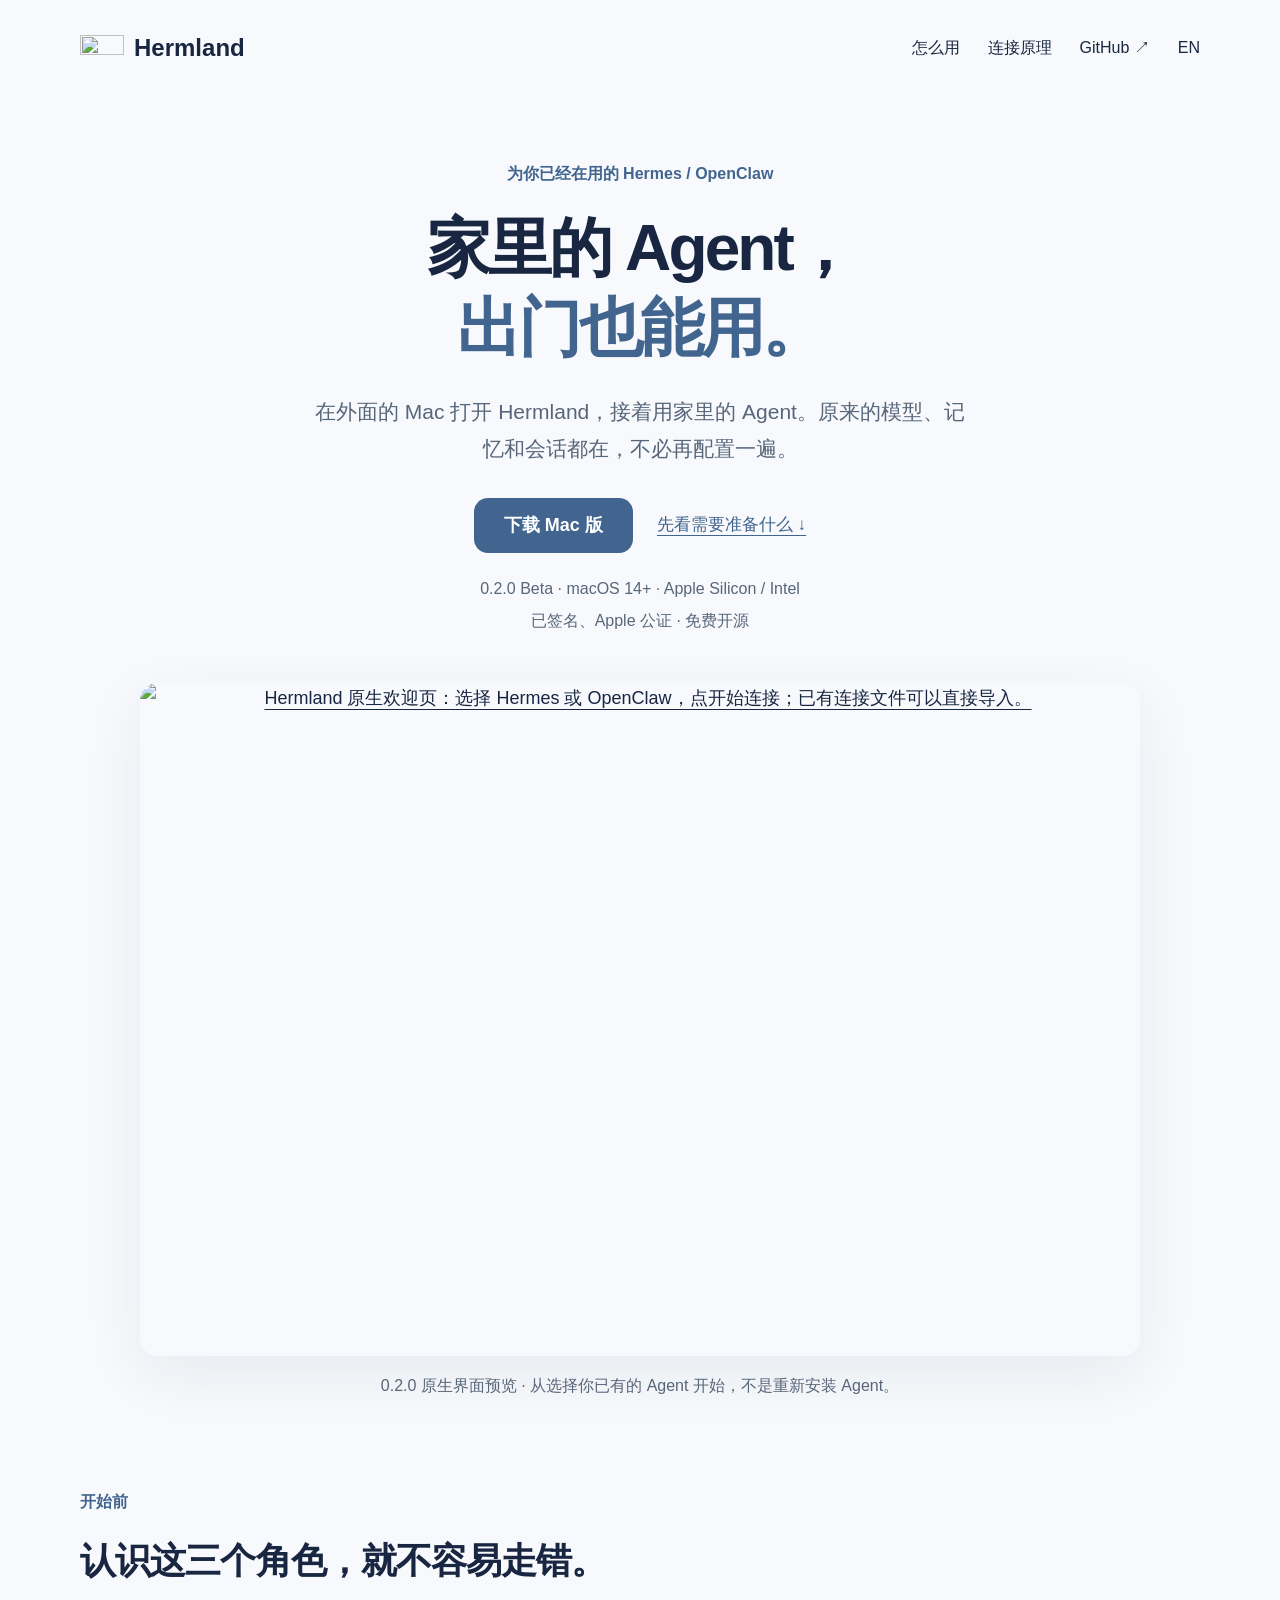
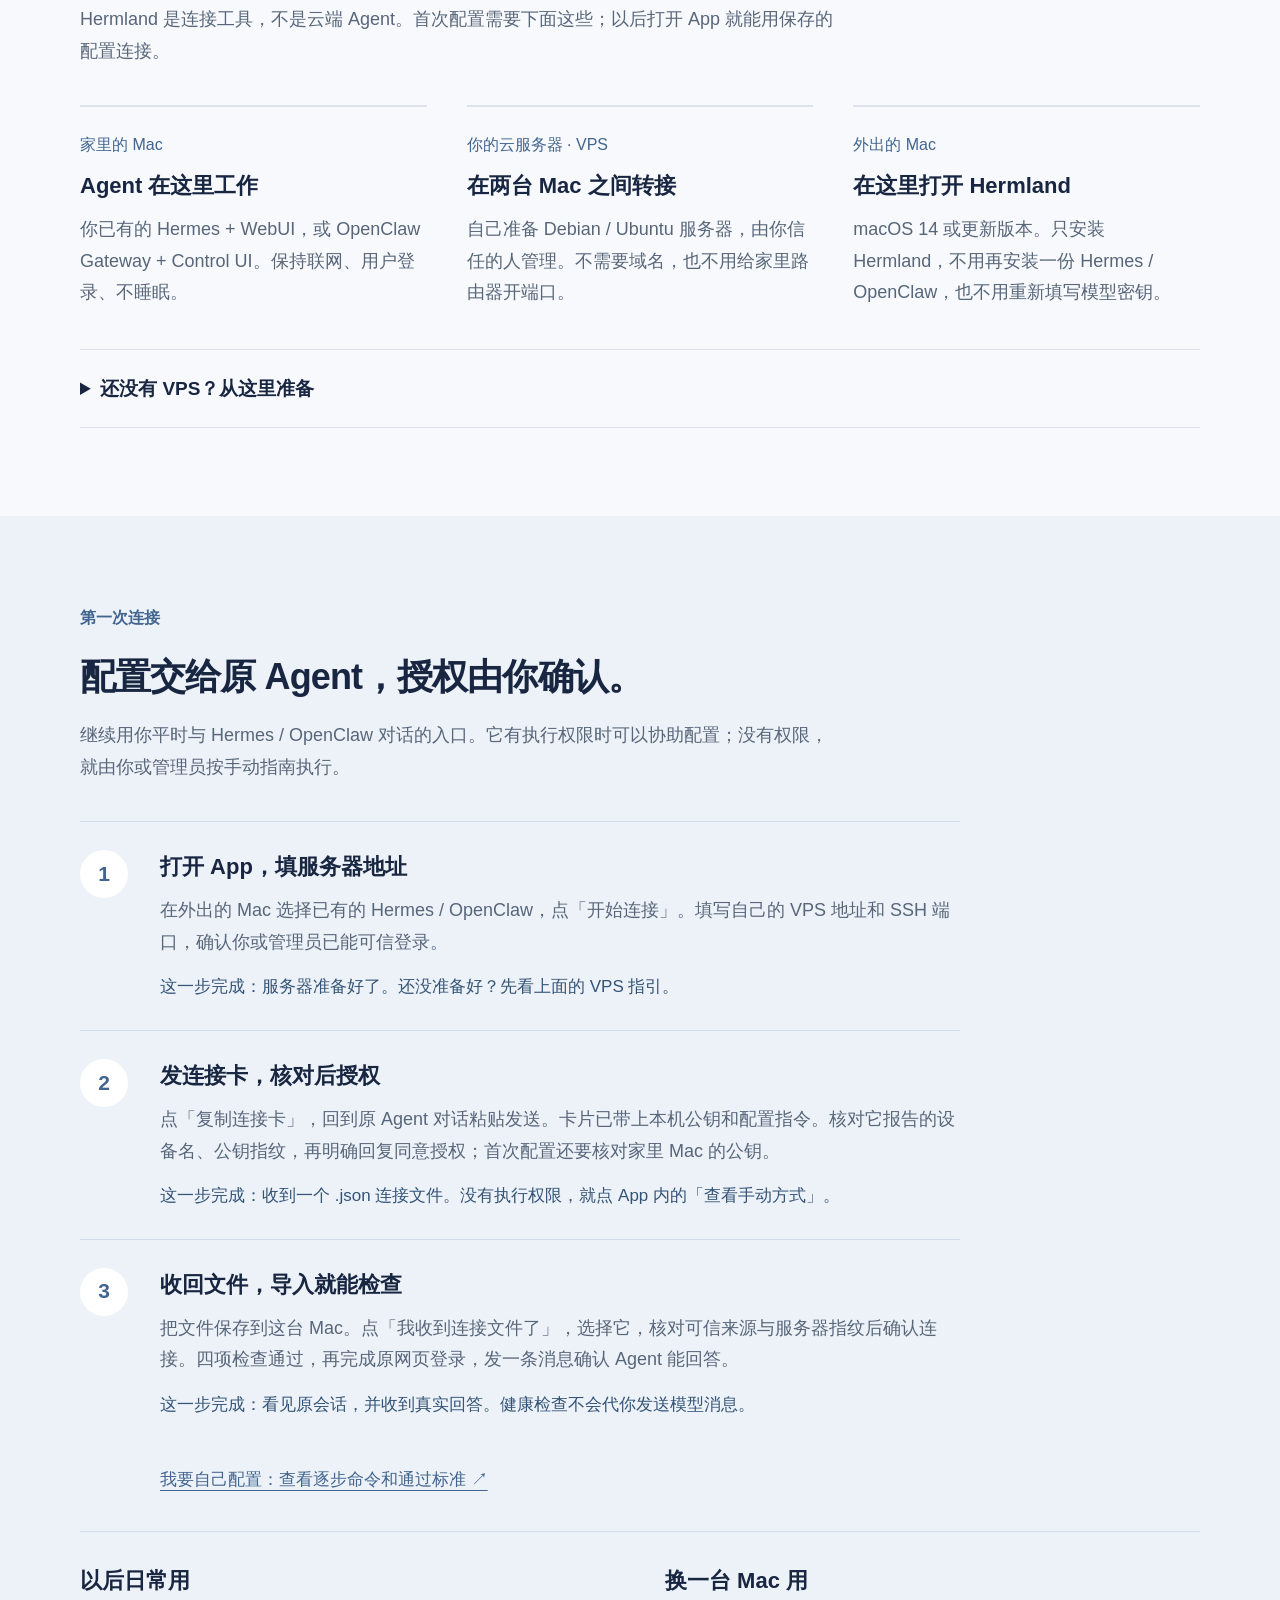
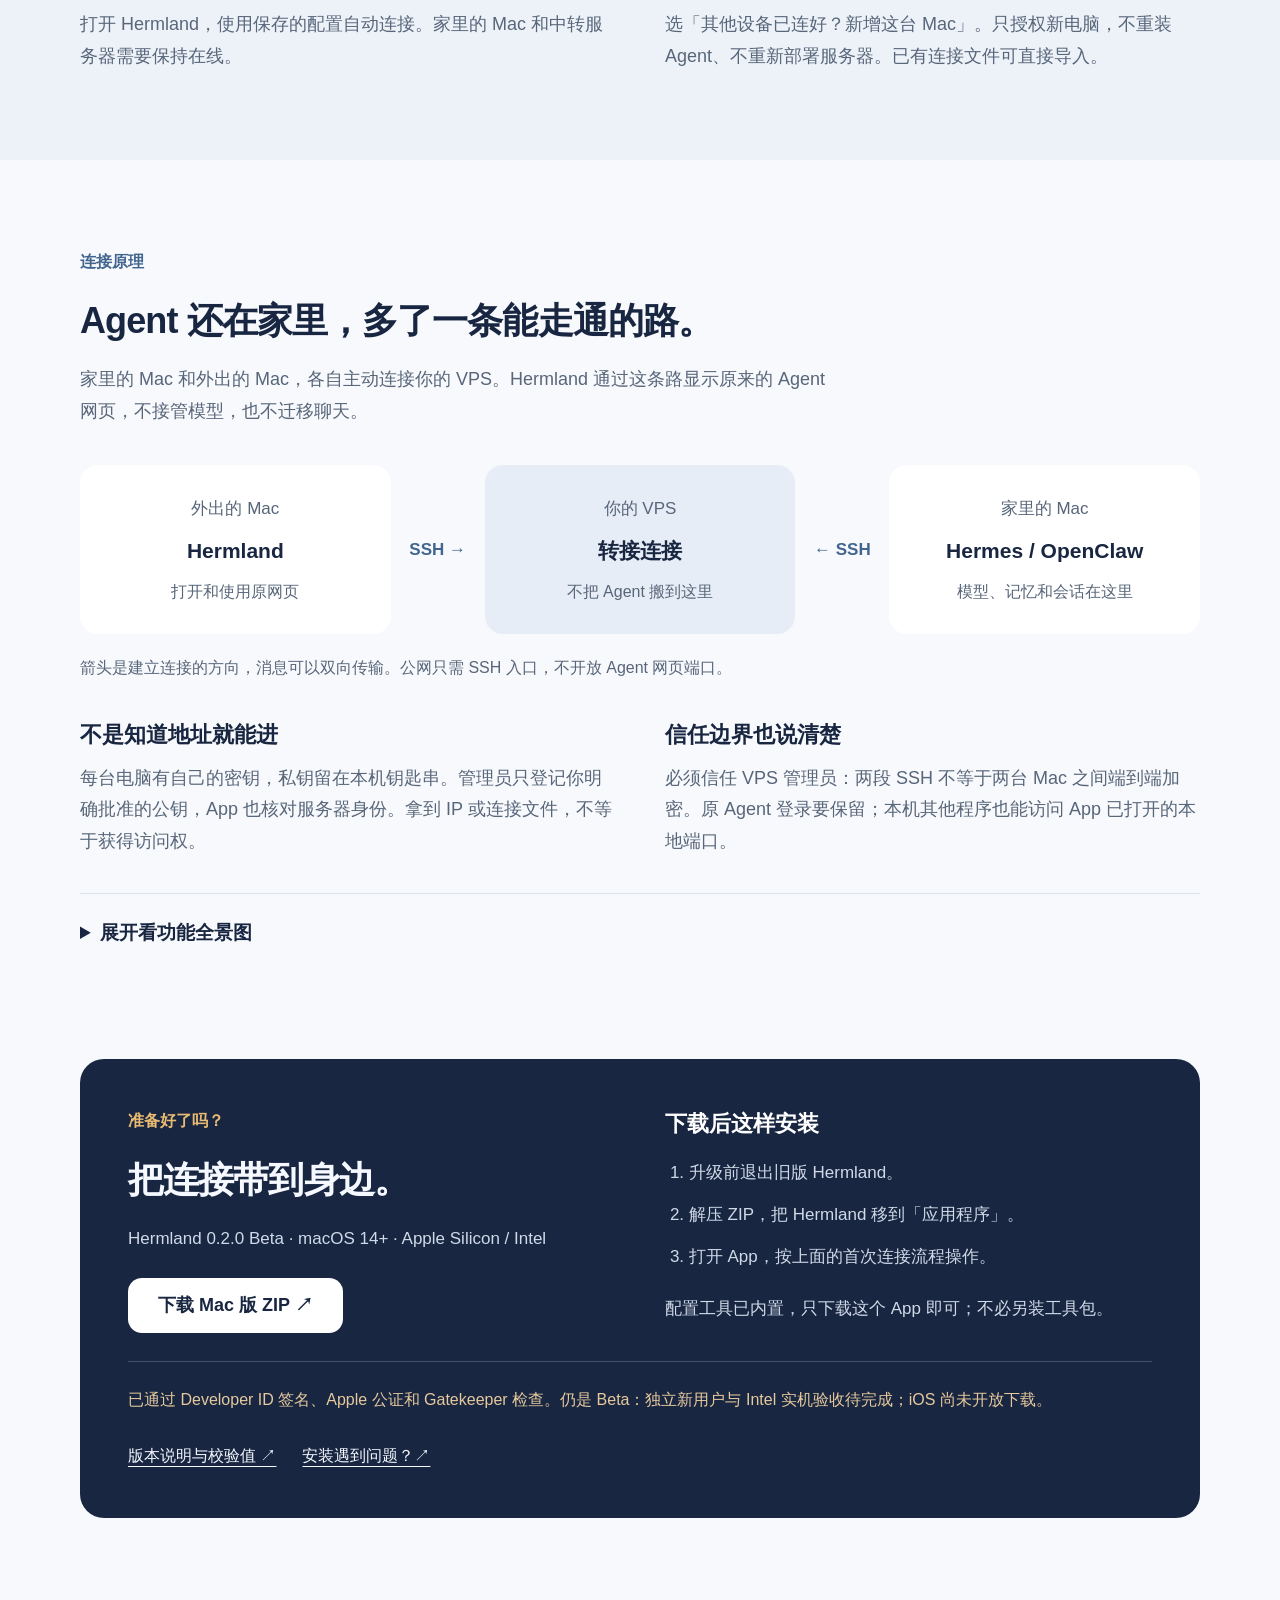
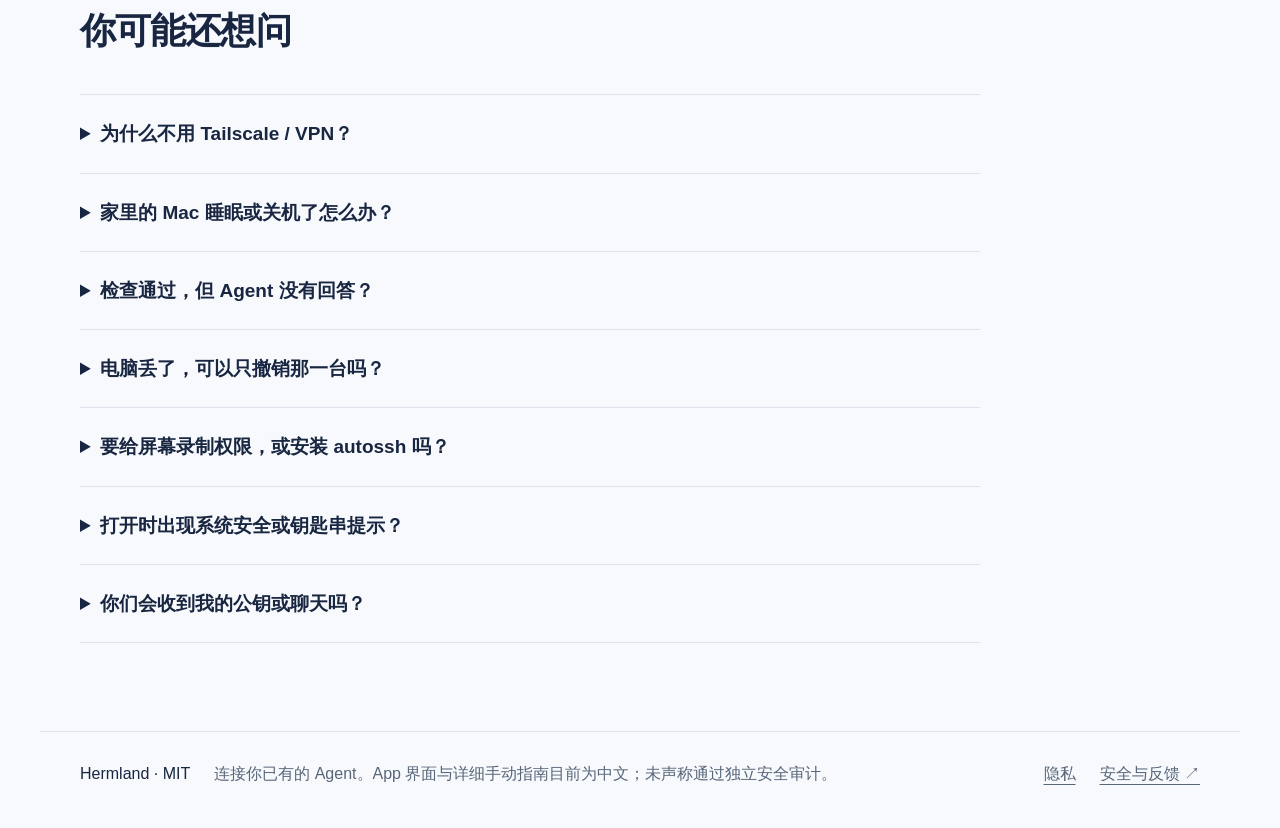
==== commit d92a6538: "简化官网与中英文使用指引，补齐服务器准备流程" ====
--- a/website/index.html
+++ b/website/index.html
@@ -3,9 +3,9 @@
 <head>
   <meta charset="utf-8">
   <meta name="viewport" content="width=device-width, initial-scale=1">
-  <meta name="description" content="Hermland：在另一台 Mac 上继续使用家里的 Hermes 或 OpenClaw。手动公钥授权，双 SSH 中转，保留原 Agent 与会话。">
+  <meta name="description" content="家里的 Hermes 或 OpenClaw，出门也能用。Hermland 帮你连接已有 Agent，保留原来的记忆和会话。查看真实界面、服务器准备和首次连接步骤。">
   <meta name="color-scheme" content="light">
-  <title>Hermland — 连接你自己的 Agent</title>
+  <title>Hermland — 家里的 Agent，出门也能用</title>
   <link rel="icon" href="assets/icon.png">
   <link rel="stylesheet" href="style.css">
   <script src="site.js" defer></script>
@@ -13,70 +13,102 @@
 <body>
   <a class="skip" href="#main" data-i18n="skip">跳到正文</a>
   <header class="shell topbar">
-    <a class="brand" href="./"><img src="assets/icon.png" width="42" height="42" alt=""><span>Hermland</span></a>
+    <a class="brand" href="./"><img src="assets/icon.png" width="44" height="44" alt=""><span>Hermland</span></a>
     <nav aria-label="导航">
       <a href="#setup" data-i18n="navSetup">怎么用</a>
-      <a href="#principle" data-i18n="navPrinciple">原理</a>
-      <a href="https://github.com/ALVIN-YANG/Hermland">GitHub ↗</a>
+      <a href="#principle" data-i18n="navPrinciple">连接原理</a>
+      <a href="https://github.com/ALVIN-YANG/Hermland" class="github-link">GitHub ↗</a>
       <a id="language" href="?lang=en" lang="en" aria-label="Read in English">EN</a>
     </nav>
   </header>
   <main id="main">
     <section class="shell hero">
-      <div class="hero-copy">
-        <p class="eyebrow" data-i18n="eyebrow">你的 Mac · 你的 Agent · 你的连接</p>
-        <h1><span data-i18n="headline1">Agent 留在家里。</span><span class="accent" data-i18n="headline2">连接带到身边。</span></h1>
-        <p class="intro" data-i18n="intro">在另一台 Mac 上，继续使用你已有的 Hermes 或 OpenClaw。模型、记忆和会话不搬家，WebUI 不开放到公网。</p>
-        <div class="actions"><a class="button primary" href="#download" data-i18n="downloadHero">下载已公证 Beta</a><a class="text-link" href="#setup" data-i18n="seeFlow">看三步流程 ↓</a></div>
-        <p class="meta" data-i18n="platform">macOS 14+ · Apple Silicon / Intel · MIT 开源</p>
-        <p class="preview-label" data-i18n="previewHero">Developer ID 签名 · Apple 公证 · Beta</p>
+      <p class="eyebrow" data-i18n="eyebrow">为你已经在用的 Hermes / OpenClaw</p>
+      <h1><span data-i18n="headline1">家里的 Agent，</span><span class="accent" data-i18n="headline2">出门也能用。</span></h1>
+      <p class="intro" data-i18n="intro">在外面的 Mac 打开 Hermland，接着用家里的 Agent。原来的模型、记忆和会话都在，不必再配置一遍。</p>
+      <div class="actions"><a class="button primary" href="#download" data-i18n="downloadHero">下载 Mac 版</a><a class="text-link" href="#before" data-i18n="seeFlow">先看需要准备什么 ↓</a></div>
+      <p class="meta" data-i18n="platform">0.2.0 Beta · macOS 14+ · Apple Silicon / Intel</p>
+      <p class="meta" data-i18n="signed">已签名、Apple 公证 · 免费开源</p>
+      <figure class="app-preview">
+        <a href="assets/welcome-0.2.0.png"><img src="assets/welcome-0.2.0.png" width="2200" height="1480" alt="Hermland 原生欢迎页：选择 Hermes 或 OpenClaw，点开始连接；已有连接文件可以直接导入。" data-i18n-alt="welcomeAlt" fetchpriority="high"></a>
+        <figcaption data-i18n="previewCaption">0.2.0 原生界面预览 · 从选择你已有的 Agent 开始，不是重新安装 Agent。</figcaption>
+      </figure>
+    </section>
+
+    <section class="shell section" id="before">
+      <div class="section-heading"><p class="eyebrow" data-i18n="beforeEyebrow">开始前</p><h2 data-i18n="beforeTitle">认识这三个角色，就不容易走错。</h2><p data-i18n="beforeIntro">Hermland 是连接工具，不是云端 Agent。首次配置需要下面这些；以后打开 App 就能用保存的配置连接。</p></div>
+      <div class="roles">
+        <article><span class="role-label" data-i18n="role1Label">家里的 Mac</span><h3 data-i18n="role1Title">Agent 在这里工作</h3><p data-i18n="role1Body">你已有的 Hermes + WebUI，或 OpenClaw Gateway + Control UI。保持联网、用户登录、不睡眠。</p></article>
+        <article><span class="role-label" data-i18n="role2Label">你的云服务器 · VPS</span><h3 data-i18n="role2Title">在两台 Mac 之间转接</h3><p data-i18n="role2Body">自己准备 Debian / Ubuntu 服务器，由你信任的人管理。不需要域名，也不用给家里路由器开端口。</p></article>
+        <article><span class="role-label" data-i18n="role3Label">外出的 Mac</span><h3 data-i18n="role3Title">在这里打开 Hermland</h3><p data-i18n="role3Body">macOS 14 或更新版本。只安装 Hermland，不用再安装一份 Hermes / OpenClaw，也不用重新填写模型密钥。</p></article>
       </div>
-      <figure class="hero-art"><img src="assets/panorama.png" width="1536" height="1024" alt="Hermland 功能全景：已有 Agent、双 SSH、手动公钥授权、配置检查与设备撤销。" id="panorama"><figcaption data-i18n="artCaption">功能概念图，不是产品截图；App 将展开的操作合并成三步。</figcaption></figure>
+      <details class="server-help" id="server">
+        <summary data-i18n="serverTitle">还没有 VPS？从这里准备</summary>
+        <div class="server-content">
+          <div><p data-i18n="serverExplain">VPS 就是你租用的一台云服务器，费用由云厂商收取。它只转接连接，不用把 Agent 搬过去。</p>
+            <ol class="plain-steps">
+              <li data-i18n="server1">在你信任的云厂商创建 Debian / Ubuntu 服务器，记下公网 IP 和 SSH 端口（通常是 22）。</li>
+              <li data-i18n="server2">通过云厂商控制台核对服务器身份，再由你或管理员确认能用 SSH 登录。不熟悉这一步，请先找可信的人协助。</li>
+              <li data-i18n="server3">回到 App 填入 IP 和端口。接下来让原 Agent 协助配置中转；填地址本身不会安装软件或授权设备。</li>
+            </ol>
+            <a class="text-link" href="https://github.com/ALVIN-YANG/Hermland/blob/main/docs/准备中转服务器.md" data-i18n="serverGuide">打开服务器准备指南 ↗</a>
+          </div>
+          <figure><a href="assets/server-setup-0.2.0.png"><img src="assets/server-setup-0.2.0.png" width="2200" height="1480" alt="Hermland 服务器准备页：选择我有云服务器或还没有，填写服务器地址和 SSH 端口。" data-i18n-alt="serverAlt" loading="lazy"></a><figcaption data-i18n="serverCaption">原生界面预览：这里只有地址和端口，不收管理员密码。</figcaption></figure>
+        </div>
+      </details>
     </section>
-    <div class="shell requirements"><span data-i18n="requirementsTitle">开始前已有</span><p data-i18n="requirements">Hermes + WebUI 或 OpenClaw Gateway + Control UI · 在线且不睡眠的常驻 Mac · 自己的 Debian / Ubuntu VPS 与可信管理 SSH</p></div>
-    <section class="shell section" id="setup">
-      <div class="section-heading"><p class="eyebrow">01 / SETUP</p><h2 data-i18n="setupTitle">三步接入，不再来回填配置。</h2><p data-i18n="setupIntro">推荐让你平时使用的 Agent 协助；没有执行权限，就按内置手动步骤完成。人工授权不省略。</p></div>
+
+    <section class="setup-band" id="setup"><div class="shell section">
+      <div class="section-heading"><p class="eyebrow" data-i18n="setupEyebrow">第一次连接</p><h2 data-i18n="setupTitle">配置交给原 Agent，授权由你确认。</h2><p data-i18n="setupIntro">继续用你平时与 Hermes / OpenClaw 对话的入口。它有执行权限时可以协助配置；没有权限，就由你或管理员按手动指南执行。</p></div>
       <ol class="steps">
-        <li><span class="step-number" aria-hidden="true">1</span><div><h3 data-i18n="step1Title">准备中转服务器</h3><p data-i18n="step1Body">在 App 选已有 Agent，点「开始连接」，填写自己的 VPS 地址与 SSH 端口。还没有服务器，就按页面指引准备。</p><span class="criterion" data-i18n="step1Check">可验证：你或管理员已核对服务器身份并能登录；填写地址不代表已连通。</span></div></li>
-        <li><span class="step-number" aria-hidden="true">2</span><div><h3 data-i18n="step2Title">发连接卡，确认授权</h3><p data-i18n="step2Body">点「复制连接卡」，回原 Agent 对话粘贴发送。核对它报告的设备名和公钥指纹后，再明确确认授权；首次常驻机公钥须另行核对。</p><span class="criterion" data-i18n="step2Check">可验证：只发送公钥与配置要求，私钥留在本机。复制不等于授权。</span></div></li>
-        <li><span class="step-number" aria-hidden="true">3</span><div><h3 data-i18n="step3Title">导入文件，检查并使用</h3><p data-i18n="step3Body">点「我收到连接文件了」，选择返回的 JSON。核对来源和服务器指纹后连接检查，再完成原网页登录，由你发消息验证真实回答。</p><span class="criterion" data-i18n="step3Check">可验证：四项检查通过，原会话可见，模型真实回答。</span></div></li>
+        <li><span class="step-number" aria-hidden="true">1</span><div><h3 data-i18n="step1Title">打开 App，填服务器地址</h3><p data-i18n="step1Body">在外出的 Mac 选择已有的 Hermes / OpenClaw，点「开始连接」。填写自己的 VPS 地址和 SSH 端口，确认你或管理员已能可信登录。</p><p class="criterion" data-i18n="step1Check">这一步完成：服务器准备好了。还没准备好？先看上面的 VPS 指引。</p></div></li>
+        <li><span class="step-number" aria-hidden="true">2</span><div><h3 data-i18n="step2Title">发连接卡，核对后授权</h3><p data-i18n="step2Body">点「复制连接卡」，回到原 Agent 对话粘贴发送。卡片已带上本机公钥和配置指令。核对它报告的设备名、公钥指纹，再明确回复同意授权；首次配置还要核对家里 Mac 的公钥。</p><p class="criterion" data-i18n="step2Check">这一步完成：收到一个 .json 连接文件。没有执行权限，就点 App 内的「查看手动方式」。</p></div></li>
+        <li><span class="step-number" aria-hidden="true">3</span><div><h3 data-i18n="step3Title">收回文件，导入就能检查</h3><p data-i18n="step3Body">把文件保存到这台 Mac。点「我收到连接文件了」，选择它，核对可信来源与服务器指纹后确认连接。四项检查通过，再完成原网页登录，发一条消息确认 Agent 能回答。</p><p class="criterion" data-i18n="step3Check">这一步完成：看见原会话，并收到真实回答。健康检查不会代你发送模型消息。</p></div></li>
       </ol>
-      <div class="use-modes"><p><strong data-i18n="firstTitle">第一次：</strong><span data-i18n="firstBody">准备或复用中转，只补缺失组件。</span></p><p><strong data-i18n="addTitle">新增电脑：</strong><span data-i18n="addBody">只授权新公钥，不重装 Agent 或重建隧道。</span></p><p><strong data-i18n="dailyTitle">日常：</strong><span data-i18n="dailyBody">打开 App，用已保存的配置自动连接。</span></p></div>
-      <a class="text-link" href="https://github.com/ALVIN-YANG/Hermland/blob/main/docs/快速开始.md" data-i18n="manual">完整手动命令与通过标准 ↗</a>
+      <p class="manual-link"><a class="text-link" href="https://github.com/ALVIN-YANG/Hermland/blob/main/docs/快速开始.md" data-i18n="manual">我要自己配置：查看逐步命令和通过标准 ↗</a></p>
+      <div class="later-use">
+        <div><h3 data-i18n="dailyTitle">以后日常用</h3><p data-i18n="dailyBody">打开 Hermland，使用保存的配置自动连接。家里的 Mac 和中转服务器需要保持在线。</p></div>
+        <div><h3 data-i18n="addTitle">换一台 Mac 用</h3><p data-i18n="addBody">选「其他设备已连好？新增这台 Mac」。只授权新电脑，不重装 Agent、不重新部署服务器。已有连接文件可直接导入。</p></div>
+      </div>
+    </div></section>
+
+    <section class="shell section" id="principle">
+      <div class="section-heading"><p class="eyebrow" data-i18n="principleEyebrow">连接原理</p><h2 data-i18n="principleTitle">Agent 还在家里，多了一条能走通的路。</h2><p data-i18n="principleIntro">家里的 Mac 和外出的 Mac，各自主动连接你的 VPS。Hermland 通过这条路显示原来的 Agent 网页，不接管模型，也不迁移聊天。</p></div>
+      <div class="network" role="group" aria-label="两台 Mac 各自发起 SSH 连接到 VPS">
+        <div class="network-node"><span data-i18n="client">外出的 Mac</span><strong>Hermland</strong><p data-i18n="clientNote">打开和使用原网页</p></div>
+        <div class="network-line"><span>SSH →</span></div>
+        <div class="network-node relay"><span data-i18n="vps">你的 VPS</span><strong data-i18n="relay">转接连接</strong><p data-i18n="relayNote">不把 Agent 搬到这里</p></div>
+        <div class="network-line"><span>← SSH</span></div>
+        <div class="network-node"><span data-i18n="home">家里的 Mac</span><strong>Hermes / OpenClaw</strong><p data-i18n="homeNote">模型、记忆和会话在这里</p></div>
+      </div>
+      <p class="diagram-note" data-i18n="arrowNote">箭头是建立连接的方向，消息可以双向传输。公网只需 SSH 入口，不开放 Agent 网页端口。</p>
+      <div class="trust">
+        <div><h3 data-i18n="trustTitle">不是知道地址就能进</h3><p data-i18n="trustBody">每台电脑有自己的密钥，私钥留在本机钥匙串。管理员只登记你明确批准的公钥，App 也核对服务器身份。拿到 IP 或连接文件，不等于获得访问权。</p></div>
+        <div><h3 data-i18n="boundaryTitle">信任边界也说清楚</h3><p data-i18n="boundary">必须信任 VPS 管理员：两段 SSH 不等于两台 Mac 之间端到端加密。原 Agent 登录要保留；本机其他程序也能访问 App 已打开的本地端口。</p></div>
+      </div>
+      <details class="panorama"><summary data-i18n="panoramaTitle">展开看功能全景图</summary><img src="assets/panorama.png" width="1536" height="1024" alt="Hermland 功能全景概念图，包含公钥授权、连接检查和设备撤销；不是软件截图。" data-i18n-alt="panoramaAlt" loading="lazy"><p data-i18n="artCaption">带小人的功能概念图，不是软件截图；实际操作以 App 和上面的步骤为准。</p></details>
     </section>
-    <section class="principle-band" id="principle"><div class="shell section">
-      <div class="section-heading"><p class="eyebrow">02 / HOW IT WORKS</p><h2 data-i18n="principleTitle">两端主动连接，网页还是原来的。</h2><p data-i18n="principleIntro">SSH 负责运输，不生成网页。家里和外出的 Mac 都主动连到你的 VPS；家庭路由器无需开放入站端口，也不需要域名。</p></div>
-      <div class="network" role="group" aria-label="双 SSH 中转原理">
-        <div class="network-node"><span class="node-name" data-i18n="client">外出 Mac</span><strong>Hermland</strong><p data-i18n="clientNote">设备私钥留在本机钥匙串</p></div>
-        <div class="network-line"><span>SSH →</span></div>
-        <div class="network-node relay"><span class="node-name" data-i18n="vps">你的 VPS</span><strong data-i18n="relay">仅负责中转</strong><p data-i18n="relayNote">人工登记公钥 · 本机中转端口</p></div>
-        <div class="network-line"><span>← SSH</span></div>
-        <div class="network-node"><span class="node-name" data-i18n="home">家里常驻 Mac</span><strong>Hermes / OpenClaw</strong><p data-i18n="homeNote">原模型、记忆和会话</p></div>
-      </div>
-      <p class="diagram-note" data-i18n="arrowNote">箭头表示连接发起方向，消息双向传输。回环端口只在对应机器本地监听。</p>
-      <div class="trust"><h3 data-i18n="trustTitle">信任什么，不信任什么？</h3><p data-i18n="trustBody">公钥可以发送，私钥留在本机。SSH 验证你持有已授权公钥对应的私钥；App 同时核对固定的服务器公钥。知道 IP、公钥或 JSON，不等于能够接入。</p><p class="boundary" data-i18n="boundary">必须信任 VPS 管理员：两段 SSH 不是客户端到家里的端到端加密。客户端其他本机程序也能访问已打开的回环端口。原 Agent 登录保留，不应关闭。</p></div>
-    </div></section>
+
     <section class="shell section download" id="download">
-      <div class="section-heading"><p class="eyebrow">03 / DOWNLOAD</p><h2 data-i18n="downloadTitle">已签名、公证，按正常流程安装。</h2><p data-i18n="downloadIntro">无需 App Store。下载解压，把 Hermland 移到「应用程序」，再打开。配置工具已经内置，不需要在客户端再装一个 Agent。</p></div>
       <div class="release-panel">
-        <div class="release-top"><div><span class="release-kind">NOTARIZED BETA</span><h3>0.2.0</h3><p data-i18n="releasePlatform">macOS 14+ · 通用架构 · ZIP</p></div><a class="button light" href="https://github.com/ALVIN-YANG/Hermland/releases/download/v0.2.0/Hermland-0.2.0.zip" data-i18n="downloadZip">下载 App ZIP ↗</a></div>
-        <p class="release-warning" data-i18n="releaseWarning">Developer ID 签名、Apple 公证和 Gatekeeper 检查已通过。产品仍是 Beta，独立用户与 Intel 实机验收尚未完成。</p>
-        <p data-i18n="releaseNotice">首次“是否打开”是正常系统确认；若仍提示无法验证开发者，核对来源、版本和 SHA256 并报告问题，不绕过保护。不要关闭 Gatekeeper 或运行去除保护的脚本。升级后的钥匙串提示需你自行确认。旧 -dev 预览仍未公证，请选新版。</p>
-        <div class="release-links"><a href="https://github.com/ALVIN-YANG/Hermland/releases/tag/v0.2.0" data-i18n="releaseNotes">Release · 工具包 · 校验值 ↗</a><a id="apple-guide" href="https://support.apple.com/zh-cn/102445" data-i18n="apple">苹果的安全启动说明 ↗</a><a id="readme" href="https://github.com/ALVIN-YANG/Hermland/blob/main/README.md" data-i18n="source">源码构建 ↗</a></div>
+        <div class="release-copy"><p class="eyebrow" data-i18n="downloadEyebrow">准备好了吗？</p><h2 data-i18n="downloadTitle">把连接带到身边。</h2><p data-i18n="releasePlatform">Hermland 0.2.0 Beta · macOS 14+ · Apple Silicon / Intel</p><a class="button light" href="https://github.com/ALVIN-YANG/Hermland/releases/download/v0.2.0/Hermland-0.2.0.zip" data-i18n="downloadZip">下载 Mac 版 ZIP ↗</a></div>
+        <div class="install"><h3 data-i18n="installTitle">下载后这样安装</h3><ol class="plain-steps"><li data-i18n="install1">升级前退出旧版 Hermland。</li><li data-i18n="install2">解压 ZIP，把 Hermland 移到「应用程序」。</li><li data-i18n="install3">打开 App，按上面的首次连接流程操作。</li></ol><p data-i18n="toolkit">配置工具已内置，只下载这个 App 即可；不必另装工具包。</p></div>
+        <p class="release-warning" data-i18n="releaseWarning">已通过 Developer ID 签名、Apple 公证和 Gatekeeper 检查。仍是 Beta：独立新用户与 Intel 实机验收待完成；iOS 尚未开放下载。</p>
+        <div class="release-links"><a href="https://github.com/ALVIN-YANG/Hermland/releases/tag/v0.2.0" data-i18n="releaseNotes">版本说明与校验值 ↗</a><a href="https://github.com/ALVIN-YANG/Hermland/blob/main/README.md#获取-app" data-en-href="https://github.com/ALVIN-YANG/Hermland/blob/main/README.en.md#get-the-app" data-i18n="installHelp">安装遇到问题？↗</a></div>
       </div>
     </section>
+
     <section class="shell section faq" id="faq">
-      <div class="section-heading"><p class="eyebrow">04 / BEFORE YOU CONNECT</p><h2 data-i18n="faqTitle">用对它，比多一个按钮更重要。</h2></div>
-      <p><a class="text-link" id="comparison" href="https://github.com/ALVIN-YANG/Hermland/blob/main/docs/外网连接方案对比.md" data-i18n="comparison">六种外网连接方式：优点、代价与信任边界 ↗</a></p>
-      <details><summary data-i18n="vpnTitle">为什么不直接用 Tailscale / VPN？</summary><p data-i18n="vpnBody">我们只做一个 Agent 网页的专用入口：复用自己的 VPS 与 macOS SSH，不再安装 VPN 客户端或接入托管组网账号，人工授权一台电脑访问一个中转端口。不是因为 Tailscale 不安全；它也支持设备审批与端口限制，而且 DERP 中转无法解密端到端加密流量。我们的双 SSH 必须信任 VPS 管理员，并由你维护 VPS，不保证首次安装更简单。已有 Tailscale、要访问多个服务或需要中转不可解密时，可以继续用它；当前 App 没有 Tailscale 模式，也不改你的 VPN。</p><p class="vpn-sources"><a href="https://tailscale.com/docs/features/access-control/device-management/device-approval">Tailscale: Device approval</a> · <a href="https://tailscale.com/docs/features/access-control/grants">Grants</a> · <a href="https://tailscale.com/docs/reference/derp-servers">DERP</a></p></details>
-      <details><summary data-i18n="faq1Title">家里的 Mac 关机或睡眠，还能用吗？</summary><p data-i18n="faq1Body">不能。常驻 Mac 需要联网、保持用户登录并且不睡眠；当前用户登录服务不是关机唤醒服务。</p></details>
-      <details><summary data-i18n="faq2Title">四项检查都绿了，为什么模型还不能回答？</summary><p data-i18n="faq2Body">检查仅验证配置、设备密钥、SSH 与后端健康，不发送模型任务。请在原页面完成登录，再由你验证真实模型回答。模型凭据和会话仍由原 Agent 管理。</p></details>
-      <details><summary data-i18n="faq3Title">电脑丢了，怎样撤销？</summary><p data-i18n="faq3Body">在 Mini 或其他管理电脑，通过可信管理员 SSH 撤销该设备公钥。它的已有连接会断开，新连接会拒绝，不删除原会话，也不影响其他设备。当前没有管理 GUI。</p></details>
-      <details><summary data-i18n="faq4Title">需要屏幕录制、辅助功能或 autossh 吗？</summary><p data-i18n="faq4Body">Hermland 不需要屏幕录制或辅助功能。Agent 桌面工具的权限独立设置。新中转使用 macOS 自带 launchd 与 SSH，不要求另装 autossh；已有服务不改动。</p></details>
-      <details><summary data-i18n="faq5Title">没有 VPS，或 Agent 在 Linux 服务器上怎么办？</summary><p data-i18n="faq5Body">当前这条配置路径需要自己的 Debian/Ubuntu VPS 和常驻 Mac。没有服务器购买服务，不提供未经验证的一行安装器；直连 Linux Agent 不是此版本的支持模式。</p></details>
-      <details><summary data-i18n="faq6Title">这个网站会保存我的公钥或聊天吗？</summary><p data-i18n="faq6Body">不会。本站是静态介绍页，没有账号、表单、连接申请或聊天后端，不使用分析脚本。浏览与下载由 GitHub 托管；App 的流量经过你自己的 VPS。</p></details>
+      <div class="section-heading"><h2 data-i18n="faqTitle">你可能还想问</h2></div>
+      <details><summary data-i18n="vpnTitle">为什么不用 Tailscale / VPN？</summary><p data-i18n="vpnBody">Hermland 专门连接一个 Agent 网页，复用你自己的 VPS 和 Mac 自带 SSH，不额外加入 VPN 网络。代价是自己维护服务器，首次配置不一定比 Tailscale 简单。这不是“比 Tailscale 更安全”：它也有设备审批和访问规则，其 DERP 中转不能解密端到端加密流量；我们的 VPS 管理员必须可信。已有 Tailscale、需要访问多个服务，可以继续用它，不必为 Hermland 拆掉现有方案。当前 App 没有 Tailscale 模式，也不会修改 VPN。</p><p><a href="https://github.com/ALVIN-YANG/Hermland/blob/main/docs/外网连接方案对比.md" data-en-href="https://github.com/ALVIN-YANG/Hermland/blob/main/docs/外网连接方案对比.en.md" data-i18n="comparison">对比六种外网连接方式 ↗</a> · <a href="https://tailscale.com/docs/reference/derp-servers">Tailscale DERP ↗</a></p></details>
+      <details><summary data-i18n="faq1Title">家里的 Mac 睡眠或关机了怎么办？</summary><p data-i18n="faq1Body">需要先恢复联网、登录并保持不睡眠。Hermland 不会远程唤醒关机的 Mac。当前这条初始化路径要求 Agent 运行在 Mac，暂不支持把 Linux Agent 作为常驻端。</p></details>
+      <details><summary data-i18n="faq2Title">检查通过，但 Agent 没有回答？</summary><p data-i18n="faq2Body">四项检查只验证配置、设备密钥、SSH 和后端健康，不验证模型。请完成原网页登录，再发一条消息测试；模型账号、额度和会话仍在原 Agent 管理。</p></details>
+      <details><summary data-i18n="faq3Title">电脑丢了，可以只撤销那一台吗？</summary><p data-i18n="faq3Body">可以。管理员通过可信 SSH 撤销该设备公钥，已有连接会断开，新连接被拒绝；不删除聊天、不影响其他设备。当前这项管理用命令行完成，没有管理界面。</p><p><a href="https://github.com/ALVIN-YANG/Hermland/blob/main/docs/安全门禁.md" data-i18n="revokeGuide">查看授权与撤销指南 ↗</a></p></details>
+      <details><summary data-i18n="faq4Title">要给屏幕录制权限，或安装 autossh 吗？</summary><p data-i18n="faq4Body">Hermland 不需要屏幕录制或辅助功能。Agent 桌面工具的权限是另一回事。新中转使用 Mac 自带的 launchd 和 SSH，不要求另装 autossh，已有服务保持不变。</p></details>
+      <details><summary data-i18n="faq5Title">打开时出现系统安全或钥匙串提示？</summary><p data-i18n="faq5Body">首次“是否打开”是正常系统确认。钥匙串提示请核对 Hermland 后自行允许，不删除设备密钥。如果提示无法验证开发者，请核对下载来源、版本与校验值并反馈，不要关闭 Gatekeeper 或运行去除保护的脚本。</p><p><a href="https://support.apple.com/zh-cn/102445" data-en-href="https://support.apple.com/en-us/102445" data-i18n="apple">苹果的安全打开说明 ↗</a></p></details>
+      <details><summary data-i18n="faq6Title">你们会收到我的公钥或聊天吗？</summary><p data-i18n="faq6Body">本站是静态介绍页，没有账号、表单、授权申请或聊天后端，也没有分析脚本；浏览和下载由 GitHub 托管。App 经你的 VPS 访问家里的 Agent，不经过我们的聊天服务。</p></details>
     </section>
   </main>
-  <footer class="shell"><span>Hermland · MIT</span><p data-i18n="footer">已签名、公证的 Beta，不宣称已通过独立安全审计或陌生用户验收。App 界面与详细手动指南当前为中文。</p><a href="https://github.com/ALVIN-YANG/Hermland/blob/main/SECURITY.md" data-i18n="security">安全边界与漏洞报告 ↗</a></footer>
+  <footer class="shell"><span>Hermland · MIT</span><p data-i18n="footer">连接你已有的 Agent。App 界面与详细手动指南目前为中文；未声称通过独立安全审计。</p><a href="privacy.html" data-i18n="privacy">隐私</a><a href="https://github.com/ALVIN-YANG/Hermland/blob/main/SECURITY.md" data-i18n="security">安全与反馈 ↗</a></footer>
 </body>
 </html>
--- a/website/style.css
+++ b/website/style.css
@@ -1,494 +1,145 @@
-/* Existing identity: navy messenger icon, quiet teal connection paths, warm white. */
-@media(max-width:640px){
-  .network-line span{
-  display:none!important}
-.network-line::after{
-  content:"SSH ↓"}
-.network-line:nth-child(4)::after{
-  content:"SSH ↑"}
+/* Same quiet palette and comfortable controls as the native onboarding. */
+:root {
+  --paper: #f7f9fc;
+  --white: #fff;
+  --ink: #182641;
+  --muted: #58667a;
+  --blue: #42658f;
+  --line: #dce3ec;
+  --amber: #e9bb72;
 }
-
-:root{
-  --paper:#f9faf7;
-  --ink:#192a39;
-  --muted:#55616b;
-  --accent:#2e6b61;
-  --line:#dce2dc;
-  --navy:#1d2537;
-  --amber:#ffcf89;
-  --space:8px}
-
-*{
-  box-sizing:border-box}
-html{
-  scroll-behavior:smooth;
-  scroll-padding-top:28px}
-body{
-  margin:0;
-  background:var(--paper);
-  color:var(--ink);
-  font-family:-apple-system,BlinkMacSystemFont,"Segoe UI","PingFang SC",sans-serif;
-  line-height:1.65}
-a{
-  color:inherit;
-  text-underline-offset:4px}
-a:hover{
-  color:var(--accent)}
-a:focus-visible,summary:focus-visible{
-  outline:3px solid var(--accent);
-  outline-offset:5px;
-  border-radius:4px}
-.shell{
-  max-width:1248px;
-  margin:0 auto;
-  padding:0 40px}
-.topbar{
-  display:flex;
-  align-items:center;
-  justify-content:space-between;
-  gap:24px;
-  padding-top:24px;
-  padding-bottom:24px}
-.brand{
-  display:flex;
-  align-items:center;
-  gap:10px;
-  font-size:21px;
-  font-weight:650;
-  text-decoration:none}
-.brand img{
-  display:block}
-.topbar nav{
-  display:flex;
-  gap:26px;
-  font-size:14px}
-.topbar nav a{
-  text-decoration:none}
-.skip{
-  position:fixed;
-  left:16px;
-  top:-100px;
-  background:white;
-  padding:12px;
-  z-index:10}
-.skip:focus{
-  top:16px}
-.hero{
-  display:grid;
-  grid-template-columns:1fr 1.12fr;
-  align-items:center;
-  gap:48px;
-  padding-top:64px;
-  padding-bottom:68px}
-.eyebrow{
-  font-size:12px;
-  font-weight:650;
-  letter-spacing:.12em;
-  color:var(--accent);
-  margin:0 0 18px}
-.hero h1{
-  font-size:clamp(38px,4vw,57px);
-  line-height:1.23;
-  letter-spacing:-.055em;
-  margin:0 0 26px}
-.hero h1 span{
-  display:block}
-.accent{
-  color:var(--accent)}
-.intro{
-  font-size:18px;
-  color:var(--muted);
-  max-width:440px;
-  margin:0 0 28px}
-.actions{
-  display:flex;
-  align-items:center;
-  gap:24px;
-  flex-wrap:wrap}
-.button{
-  display:inline-flex;
-  justify-content:center;
-  align-items:center;
-  min-height:48px;
-  padding:11px 22px;
-  border-radius:10px;
-  font-weight:600;
-  font-size:15px;
-  text-decoration:none}
-.primary{
-  background:var(--accent);
-  color:#fff}
-.primary:hover{
-  color:#fff;
-  background:#24574f}
-.text-link{
-  color:var(--accent);
-  font-size:14px;
-  font-weight:600}
-.meta{
-  margin:24px 0 8px;
-  font-size:12px;
-  color:var(--muted)}
-.preview-label{
-  margin:0;
-  font-size:12px;
-  color:#715025}
-.hero-art{
-  margin:0;
-  transform:rotate(1deg)}
-.hero-art img{
-  width:100%;
-  height:auto;
-  display:block;
-  border-radius:14px;
-  box-shadow:0 16px 36px #192a3914}
-.hero-art figcaption{
-  font-size:11px;
-  color:var(--muted);
-  margin-top:12px;
-  transform:rotate(-1deg)}
-.requirements{
-  border-top:1px solid var(--line);
-  border-bottom:1px solid var(--line);
-  display:flex;
-  align-items:baseline;
-  gap:28px;
-  padding-top:20px;
-  padding-bottom:20px;
-  font-size:13px}
-.requirements span{
-  font-weight:650;
-  white-space:nowrap}
-.requirements p{
-  margin:0;
-  color:var(--muted)}
-.section{
-  padding-top:84px;
-  padding-bottom:84px}
-.section-heading{
-  max-width:680px;
-  margin-bottom:38px}
-h2{
-  font-size:32px;
-  letter-spacing:-.03em;
-  line-height:1.3;
-  margin:0 0 16px}
-.section-heading>p:last-child{
-  margin:0;
-  color:var(--muted);
-  font-size:16px}
-h3{
-  font-size:20px;
-  line-height:1.4;
-  margin:0 0 14px}
-.steps{
-  display:grid;
-  grid-template-columns:repeat(3,1fr);
-  gap:40px;
-  list-style:none;
-  padding:0;
-  margin:0 0 32px}
-.steps li{
-  display:flex;
-  flex-direction:column;
-  gap:20px}
-.step-number{
-  width:40px;
-  height:40px;
-  display:grid;
-  place-items:center;
-  background:#e7eeea;
-  border-radius:50%;
-  font-size:16px;
-  font-weight:650;
-  color:var(--accent)}
-.steps p{
-  font-size:14px;
-  color:var(--muted);
-  margin:0 0 18px}
-.criterion{
-  display:block;
-  font-size:12px;
-  color:var(--accent);
-  border-left:2px solid #a9c0b8;
-  padding-left:12px}
-.use-modes{
-  border-top:1px solid var(--line);
-  padding-top:22px;
-  display:flex;
-  gap:26px;
-  flex-wrap:wrap;
-  font-size:13px;
-  color:var(--muted);
-  margin-bottom:20px}
-.use-modes p{
-  margin:0}
-.use-modes strong{
-  color:var(--ink);
-  margin-right:6px}
-.principle-band{
-  background:#edf2ee}
-.network{
-  display:grid;
-  grid-template-columns:1fr 78px 1fr 78px 1fr;
-  align-items:center;
-  gap:10px}
-.network-node{
-  min-height:170px;
-  border:1px solid #d3ded7;
-  border-radius:12px;
-  padding:24px;
-  background:#fff}
-.network-node strong{
-  display:block;
-  font-size:20px;
-  margin:8px 0}
-.node-name{
-  font-size:13px;
-  color:var(--muted)}
-.network-node p{
-  margin:0;
-  font-size:12px;
-  color:var(--muted)}
-.relay{
-  background:#e0ebe4;
-  border-color:#b0c5b9}
-.network-line{
-  text-align:center;
-  font-size:14px;
-  font-weight:600;
-  color:var(--accent)}
-.diagram-note{
-  font-size:12px;
-  color:var(--muted);
-  margin:20px 0 36px}
-.trust{
-  border-top:1px solid #cfdbd2;
-  padding-top:28px;
-  max-width:850px}
-.trust h3{
-  font-size:19px}
-.trust p{
-  font-size:14px;
-  color:var(--muted);
-  margin:0 0 16px}
-.trust .boundary{
-  color:var(--ink);
-  margin:0}
-.release-panel{
-  background:var(--navy);
-  color:#e5e7ee;
-  padding:36px 40px;
-  border-radius:16px;
-  max-width:950px}
-.release-top{
-  display:flex;
-  align-items:center;
-  justify-content:space-between;
-  gap:24px;
-  margin-bottom:22px}
-.release-kind{
-  font-size:11px;
-  letter-spacing:.13em;
-  color:var(--amber)}
-.release-top h3{
-  font-size:28px;
-  font-weight:600;
-  margin:8px 0 4px}
-.release-top p{
-  font-size:12px;
-  margin:0;
-  color:#bcc5cf}
-.light{
-  background:#f8faf6;
-  color:var(--navy);
-  white-space:nowrap}
-.light:hover{
-  background:#e5eee6;
-  color:var(--navy)}
-.release-panel>p{
-  font-size:14px;
-  color:#cbd1dc}
-.release-panel .release-warning{
-  color:var(--amber);
-  font-weight:550}
-.release-links{
-  display:flex;
-  gap:26px;
-  flex-wrap:wrap;
-  margin-top:24px;
-  font-size:12px}
-.release-links a:hover{
-  color:white}
-.faq{
-  padding-top:0}
-.faq details{
-  border-top:1px solid var(--line);
-  padding:20px 0;
-  max-width:950px}
-.faq details:last-child{
-  border-bottom:1px solid var(--line)}
-summary{
-  cursor:pointer;
-  font-size:16px;
-  font-weight:550}
-details p{
-  font-size:14px;
-  color:var(--muted);
-  max-width:760px;
-  margin:16px 0 2px}
-footer{
-  border-top:1px solid var(--line);
-  padding-top:26px!important;
-  padding-bottom:36px!important;
-  display:flex;
-  gap:28px;
-  align-items:baseline;
-  font-size:12px;
-  color:var(--muted)}
-footer span{
-  font-weight:650;
-  color:var(--ink);
-  white-space:nowrap}
-footer p{
-  margin:0;
-  flex:1}
-footer a{
-  white-space:nowrap}
-@media(max-width:960px){
-  .hero{
-  grid-template-columns:1fr;
-  gap:36px;
-  padding-top:38px}
-.hero-copy{
-  max-width:680px}
-.hero h1{
-  font-size:52px}
-.intro{
-  max-width:560px}
-.hero-art{
-  max-width:680px;
-  transform:none}
-.hero-art figcaption{
-  transform:none}
-.network{
-  grid-template-columns:1fr 46px 1fr 46px 1fr;
-  gap:6px}
-.network-node{
-  padding:18px 14px}
-.network-node strong{
-  font-size:16px}
-.steps{
-  gap:24px}
+* { box-sizing: border-box; }
+html { scroll-behavior: smooth; scroll-padding-top: 32px; }
+body { margin: 0; background: var(--paper); color: var(--ink); font-family: -apple-system, BlinkMacSystemFont, "Segoe UI", "PingFang SC", sans-serif; font-size: 18px; line-height: 1.75; }
+a { color: inherit; text-underline-offset: 5px; }
+a:hover { color: var(--blue); }
+a:focus-visible, summary:focus-visible { outline: 3px solid var(--blue); outline-offset: 6px; border-radius: 4px; }
+.shell { max-width: 1200px; margin: 0 auto; padding: 0 40px; }
+.topbar { display: flex; align-items: center; justify-content: space-between; gap: 24px; padding-top: 24px; padding-bottom: 24px; }
+.brand { display: flex; align-items: center; gap: 10px; font-size: 24px; font-weight: 650; text-decoration: none; }
+.brand img { display: block; }
+nav { display: flex; align-items: center; gap: 28px; font-size: 16px; }
+nav a { text-decoration: none; padding: 10px 0; }
+.skip { position: fixed; left: 16px; top: -100px; background: var(--white); padding: 12px; z-index: 10; }
+.skip:focus { top: 16px; }
+.hero { text-align: center; padding-top: 64px; padding-bottom: 0; }
+.eyebrow { font-size: 16px; font-weight: 600; color: var(--blue); margin: 0 0 20px; }
+h1 { font-size: clamp(40px, 5vw, 64px); line-height: 1.25; letter-spacing: -.045em; margin: 0 0 26px; }
+h1 span { display: block; }
+.accent { color: var(--blue); }
+.intro { font-size: 21px; color: var(--muted); max-width: 660px; margin: 0 auto 30px; }
+.actions { display: flex; justify-content: center; align-items: center; gap: 24px; flex-wrap: wrap; margin-bottom: 22px; }
+.button { display: inline-flex; justify-content: center; align-items: center; min-height: 54px; max-width: 340px; padding: 12px 30px; border-radius: 14px; font-size: 18px; font-weight: 600; text-decoration: none; }
+.primary { background: var(--blue); color: var(--white); }
+.primary:hover { color: var(--white); background: #345477; }
+.text-link { color: var(--blue); font-size: 17px; font-weight: 550; }
+.meta { margin: 4px 0; color: var(--muted); font-size: 16px; }
+figure { margin: 0; }
+img { max-width: 100%; height: auto; }
+.app-preview { max-width: 1000px; margin: 48px auto 0; }
+.app-preview img { display: block; width: 100%; border-radius: 18px; box-shadow: 0 18px 60px #18264112; }
+figcaption { margin-top: 16px; color: var(--muted); font-size: 16px; }
+.section { padding-top: 88px; padding-bottom: 88px; }
+.section-heading { max-width: 760px; margin-bottom: 38px; }
+h2 { font-size: clamp(28px, 3vw, 36px); line-height: 1.4; letter-spacing: -.025em; margin: 0 0 18px; }
+.section-heading > p:last-child { margin: 0; color: var(--muted); }
+h3 { font-size: 22px; line-height: 1.5; margin: 0 0 12px; }
+p { margin: 0 0 16px; }
+.roles { display: grid; grid-template-columns: repeat(3, 1fr); gap: 40px; }
+.roles article { border-top: 2px solid var(--line); padding-top: 24px; }
+.role-label { display: block; font-size: 16px; color: var(--blue); margin-bottom: 10px; }
+.roles p { color: var(--muted); margin: 0; }
+details { border-top: 1px solid var(--line); padding: 22px 0; }
+summary { cursor: pointer; font-size: 19px; font-weight: 600; }
+details p { margin: 18px 0 0; color: var(--muted); }
+.server-help { margin-top: 40px; border-bottom: 1px solid var(--line); }
+.server-content { display: grid; grid-template-columns: 1fr 1fr; align-items: start; gap: 36px; padding-top: 10px; }
+.server-content img { display: block; border-radius: 12px; margin-top: 22px; }
+.plain-steps { padding-left: 1.4em; margin: 18px 0 22px; }
+.plain-steps li + li { margin-top: 12px; }
+.setup-band { background: #edf2f8; }
+.steps { padding: 0; margin: 0; list-style: none; }
+.steps > li { display: grid; grid-template-columns: 52px 1fr; gap: 28px; max-width: 880px; padding: 28px 0; border-top: 1px solid #d3dde9; }
+.step-number { display: grid; place-items: center; background: #fff; color: var(--blue); width: 48px; height: 48px; border-radius: 50%; font-weight: 650; font-size: 21px; }
+.steps p { color: var(--muted); margin: 0 0 14px; }
+.steps .criterion { font-size: 17px; color: #345477; margin: 0; }
+.manual-link { margin: 16px 0 36px 80px; }
+.later-use { display: grid; grid-template-columns: 1fr 1fr; gap: 50px; border-top: 1px solid #d3dde9; padding-top: 32px; }
+.later-use p { margin: 0; color: var(--muted); }
+.network { display: grid; grid-template-columns: 1fr 70px 1fr 70px 1fr; align-items: center; gap: 12px; }
+.network-node { padding: 28px 18px; text-align: center; border-radius: 18px; background: var(--white); }
+.network-node span { color: var(--muted); font-size: 17px; }
+.network-node strong { display: block; font-size: 21px; margin: 8px 0; }
+.network-node p { margin: 0; font-size: 16px; color: var(--muted); }
+.relay { background: #e7edf6; }
+.network-line { text-align: center; color: var(--blue); font-size: 17px; font-weight: 600; }
+.diagram-note { font-size: 16px; color: var(--muted); margin: 20px 0 36px; }
+.trust { display: grid; grid-template-columns: 1fr 1fr; gap: 50px; }
+.trust p { color: var(--muted); margin: 0; }
+.panorama { margin-top: 36px; }
+.panorama img { display: block; margin-top: 24px; border-radius: 14px; }
+.panorama p { font-size: 16px; }
+.download { padding-top: 0; }
+.release-panel { background: var(--ink); color: #f5f8ff; border-radius: 24px; padding: 48px; display: grid; grid-template-columns: 1fr 1fr; gap: 28px 50px; }
+.release-panel .eyebrow { color: var(--amber); }
+.release-copy > p:not(.eyebrow) { color: #d0d9e7; font-size: 17px; margin-bottom: 24px; }
+.light { background: #fff; color: var(--ink); }
+.light:hover { background: #e7edf6; color: var(--ink); }
+.install { color: #d0d9e7; font-size: 17px; }
+.install h3 { color: #fff; }
+.install p { margin: 0; }
+.release-warning { grid-column: 1 / -1; border-top: 1px solid #435168; padding-top: 24px; margin: 0; color: #e6c99d; font-size: 16px; }
+.release-links { grid-column: 1 / -1; display: flex; gap: 26px; flex-wrap: wrap; font-size: 16px; }
+.release-links a:hover { color: #fff; }
+.faq { padding-top: 0; }
+.faq details { max-width: 900px; }
+.faq details:last-child { border-bottom: 1px solid var(--line); }
+.faq details p { max-width: 820px; }
+footer { border-top: 1px solid var(--line); display: flex; gap: 24px; align-items: baseline; padding-top: 28px !important; padding-bottom: 40px !important; color: var(--muted); font-size: 16px; }
+footer span { color: var(--ink); white-space: nowrap; }
+footer p { flex: 1; margin: 0; }
+footer a { white-space: nowrap; }
+@media (max-width: 850px) {
+  .roles { gap: 24px; }
+  .network { grid-template-columns: 1fr; gap: 12px; }
+  .network-node { padding: 20px; }
+  .network-line span { display: none; }
+  .network-line::after { content: "SSH ↓"; }
+  .network-line:nth-child(4)::after { content: "SSH ↑"; }
+  .server-content, .release-panel { grid-template-columns: 1fr; }
+  .server-content figure { max-width: 620px; }
+  .release-panel { gap: 32px; }
+  footer { flex-wrap: wrap; }
+  footer p { flex-basis: 100%; order: 2; }
 }
-@media(max-width:640px){
-  .shell{
-  padding-left:22px;
-  padding-right:22px}
-.topbar{
-  gap:16px;
-  padding-top:16px;
-  padding-bottom:16px}
-.brand{
-  font-size:18px;
-  gap:5px}
-.brand img{
-  width:34px;
-  height:34px}
-.topbar nav{
-  gap:14px;
-  font-size:12px}
-.topbar nav a:nth-child(2){
-  display:none}
-.hero{
-  padding-top:30px;
-  padding-bottom:36px;
-  gap:30px}
-.hero h1{
-  font-size:36px;
-  letter-spacing:-.06em}
-.intro{
-  font-size:16px}
-.actions{
-  gap:18px}
-.meta{
-  font-size:11px}
-.hero-art figcaption{
-  font-size:11px}
-.requirements{
-  display:block;
-  padding-top:18px;
-  padding-bottom:18px}
-.requirements p{
-  margin-top:8px}
-.section{
-  padding-top:50px;
-  padding-bottom:50px}
-h2{
-  font-size:27px}
-.section-heading{
-  margin-bottom:30px}
-.section-heading>p:last-child{
-  font-size:14px}
-.steps{
-  grid-template-columns:1fr;
-  gap:30px}
-.steps li{
-  flex-direction:row;
-  gap:18px}
-.step-number{
-  flex:none}
-.steps h3{
-  font-size:18px}
-.use-modes{
-  display:block}
-.use-modes p{
-  margin-bottom:12px}
-.network{
-  display:flex;
-  flex-direction:column;
-  gap:12px}
-.network-node{
-  width:100%;
-  min-height:0;
-  padding:20px 24px}
-.network-node strong{
-  font-size:20px}
-.network-line:first-of-type{
-  transform:rotate(90deg)}
-.network-line{
-  height:30px;
-  display:grid;
-  place-items:center}
-.network-line span{
-  display:block}
-.network-line:nth-child(2) span{
-  transform:rotate(90deg)}
-.network-line:nth-child(4) span{
-  transform:rotate(90deg)}
-.network-node p{
-  font-size:13px}
-.release-panel{
-  padding:28px 24px}
-.release-top{
-  flex-direction:column;
-  align-items:flex-start}
-.release-top h3{
-  font-size:25px}
-.release-top .button{
-  width:100%}
-.release-links{
-  gap:18px}
-.faq{
-  padding-top:0}
-footer{
-  display:block}
-footer p{
-  margin:12px 0}
-summary{
-  font-size:15px}
+@media (max-width: 640px) {
+  body { font-size: 17px; }
+  .shell { padding-left: 24px; padding-right: 24px; }
+  .topbar { padding-top: 16px; padding-bottom: 16px; gap: 12px; }
+  .brand { font-size: 21px; gap: 6px; }
+  .brand img { width: 36px; height: 36px; }
+  nav { gap: 18px; }
+  nav .github-link, nav a[href="#principle"] { display: none; }
+  .hero { text-align: left; padding-top: 36px; }
+  .intro { font-size: 19px; }
+  .actions { justify-content: flex-start; gap: 18px; }
+  .app-preview { margin-top: 32px; }
+  .app-preview img { border-radius: 10px; }
+  .section { padding-top: 56px; padding-bottom: 56px; }
+  .section-heading { margin-bottom: 28px; }
+  .roles, .later-use, .trust { grid-template-columns: 1fr; gap: 28px; }
+  h3 { font-size: 21px; }
+  .steps > li { grid-template-columns: 36px 1fr; gap: 16px; padding: 26px 0; }
+  .step-number { width: 36px; height: 36px; font-size: 18px; }
+  .steps .criterion { font-size: 16px; }
+  .manual-link { margin-left: 0; }
+  .server-content { gap: 16px; }
+  .download, .faq { padding-top: 0; }
+  .release-panel { padding: 28px 24px; border-radius: 18px; }
+  .release-panel .button { padding-left: 22px; padding-right: 22px; }
+  summary { font-size: 18px; }
+  footer { gap: 16px 24px; }
 }
-@media(prefers-reduced-motion:reduce){
-  html{
-  scroll-behavior:auto}
+@media (prefers-reduced-motion: reduce) {
+  html { scroll-behavior: auto; }
 }
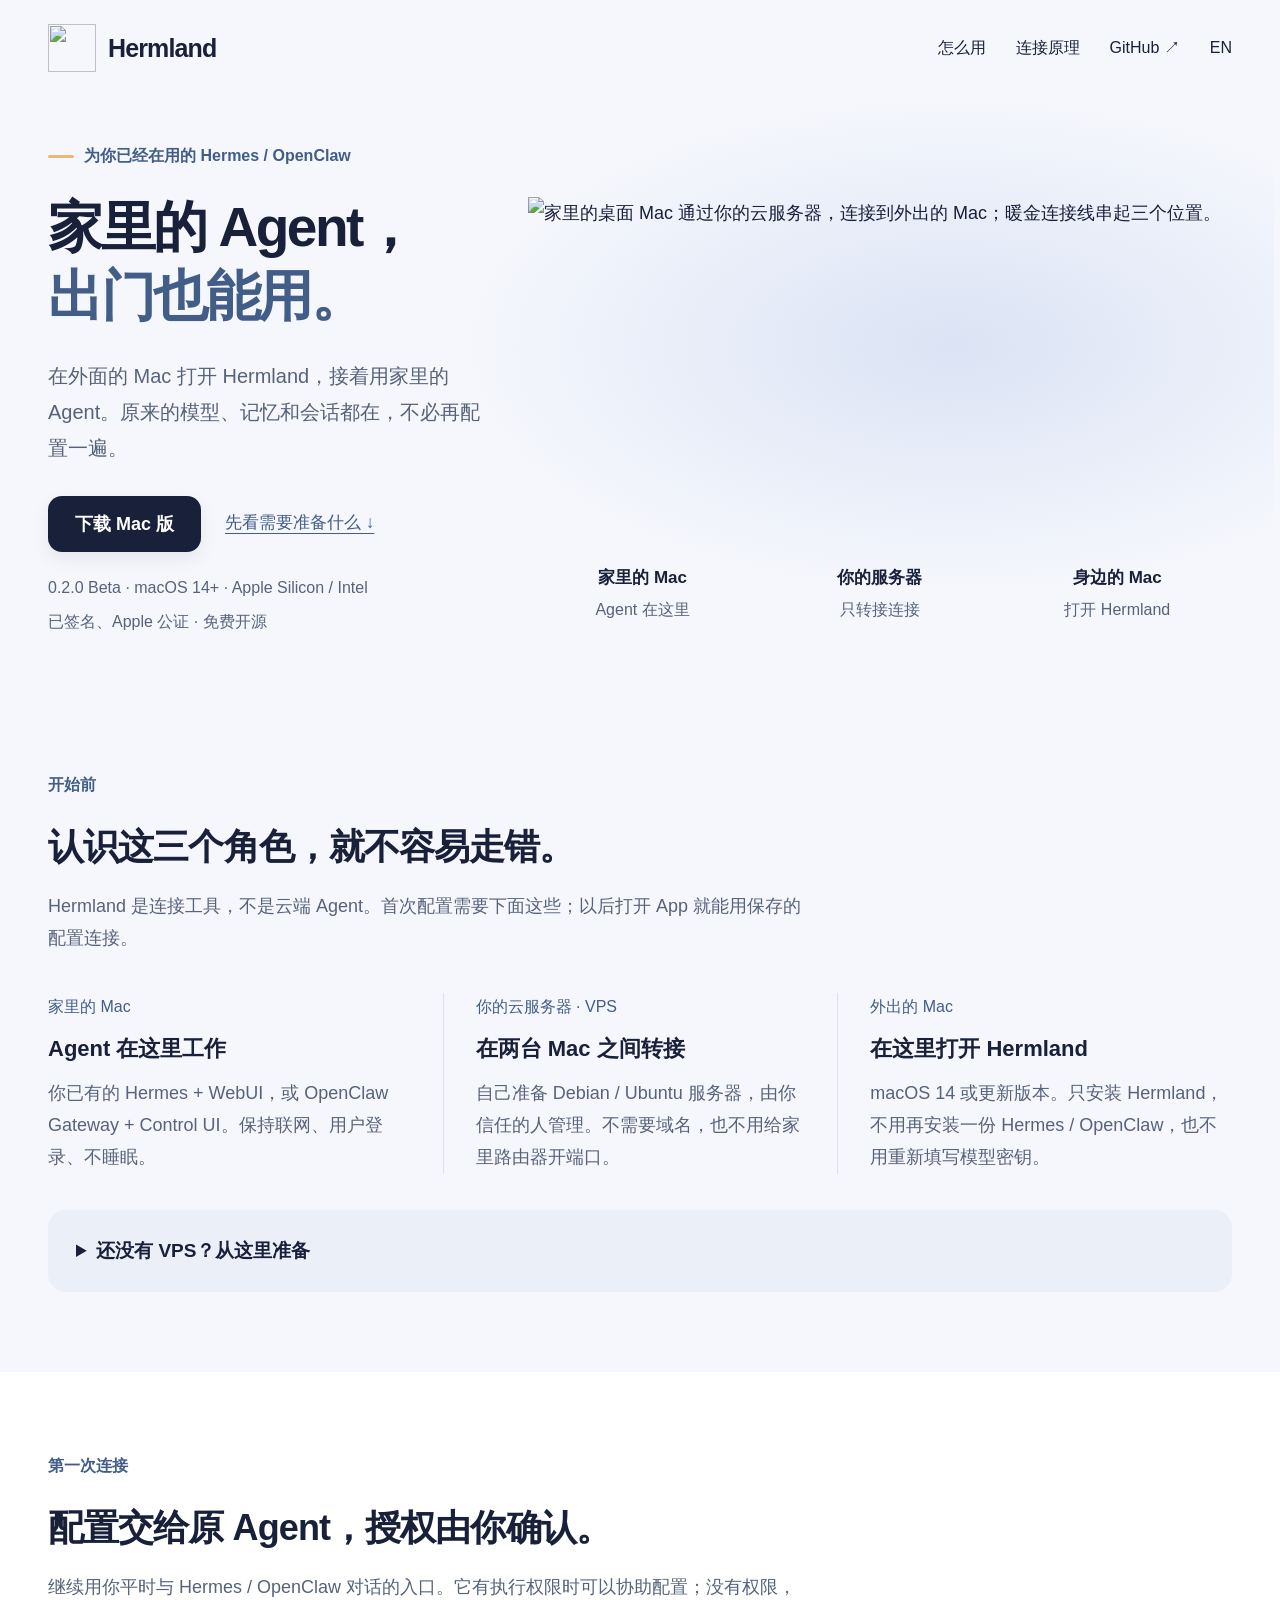
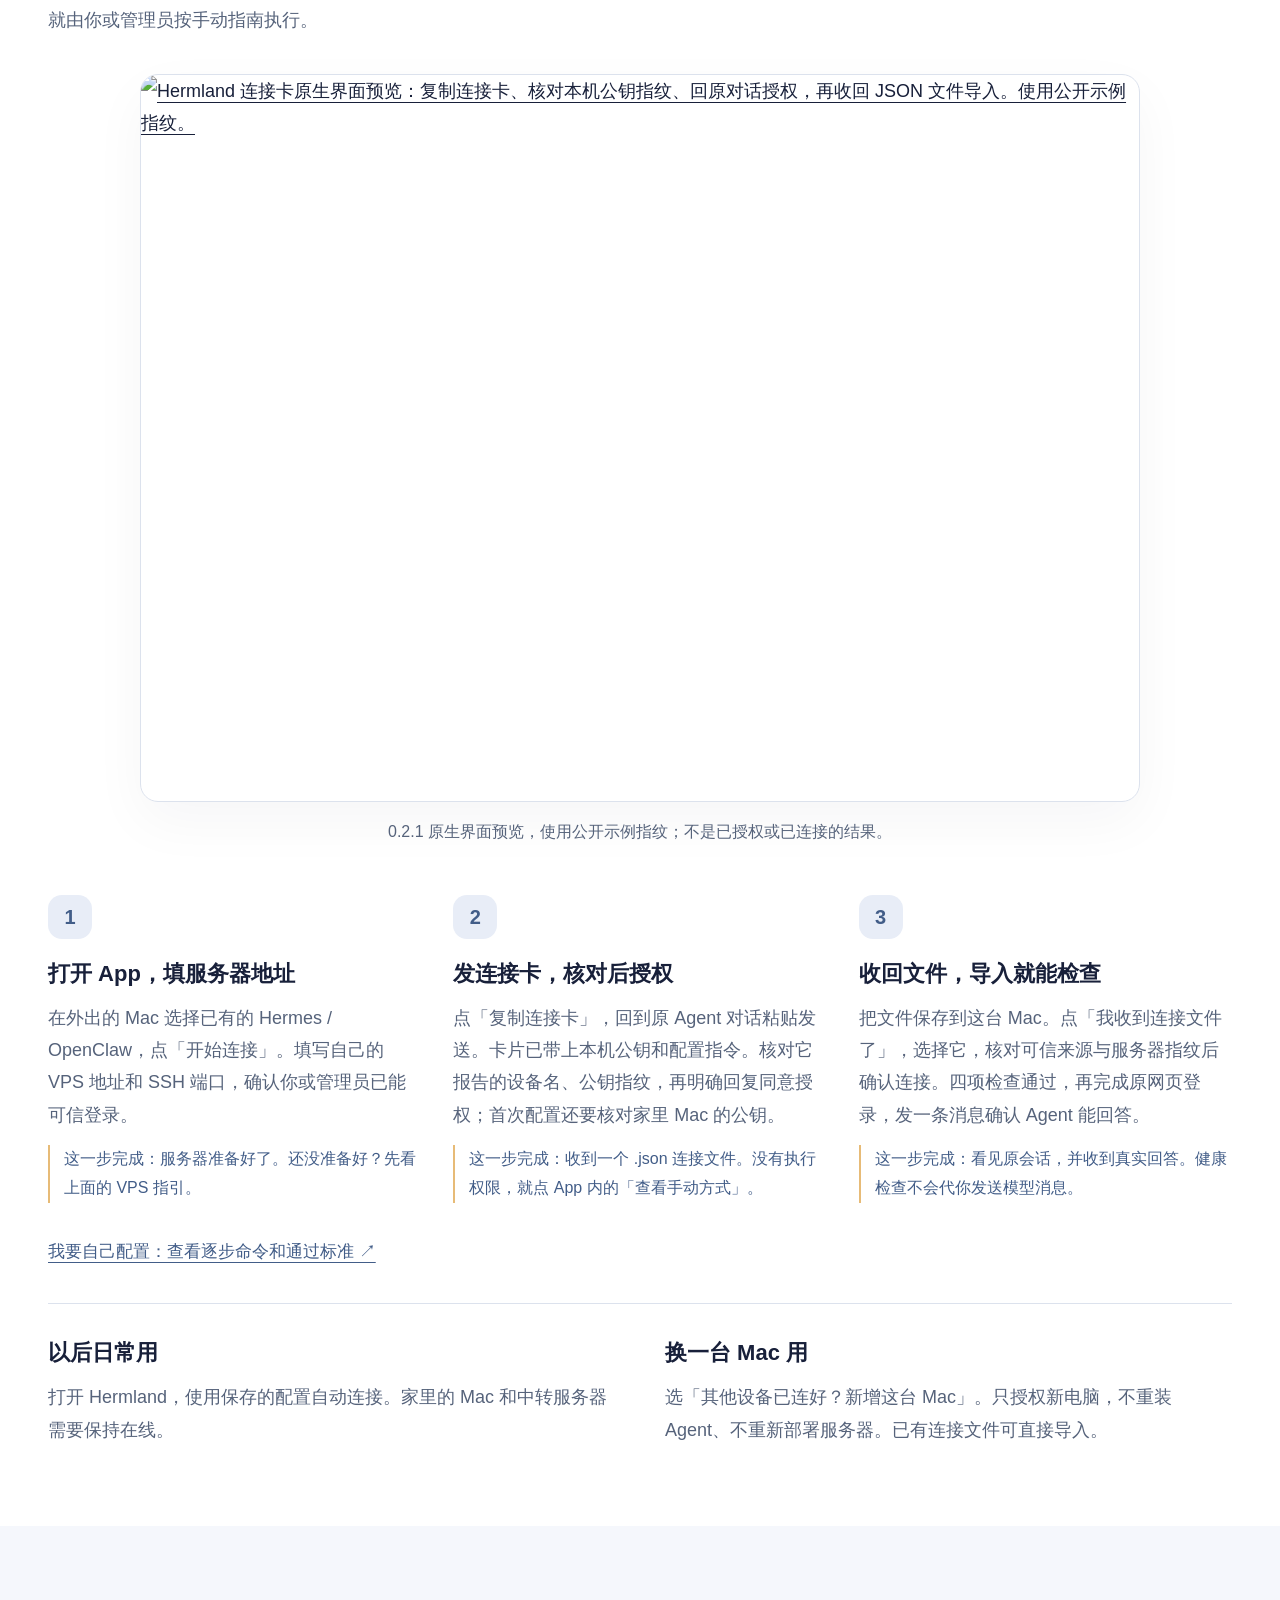
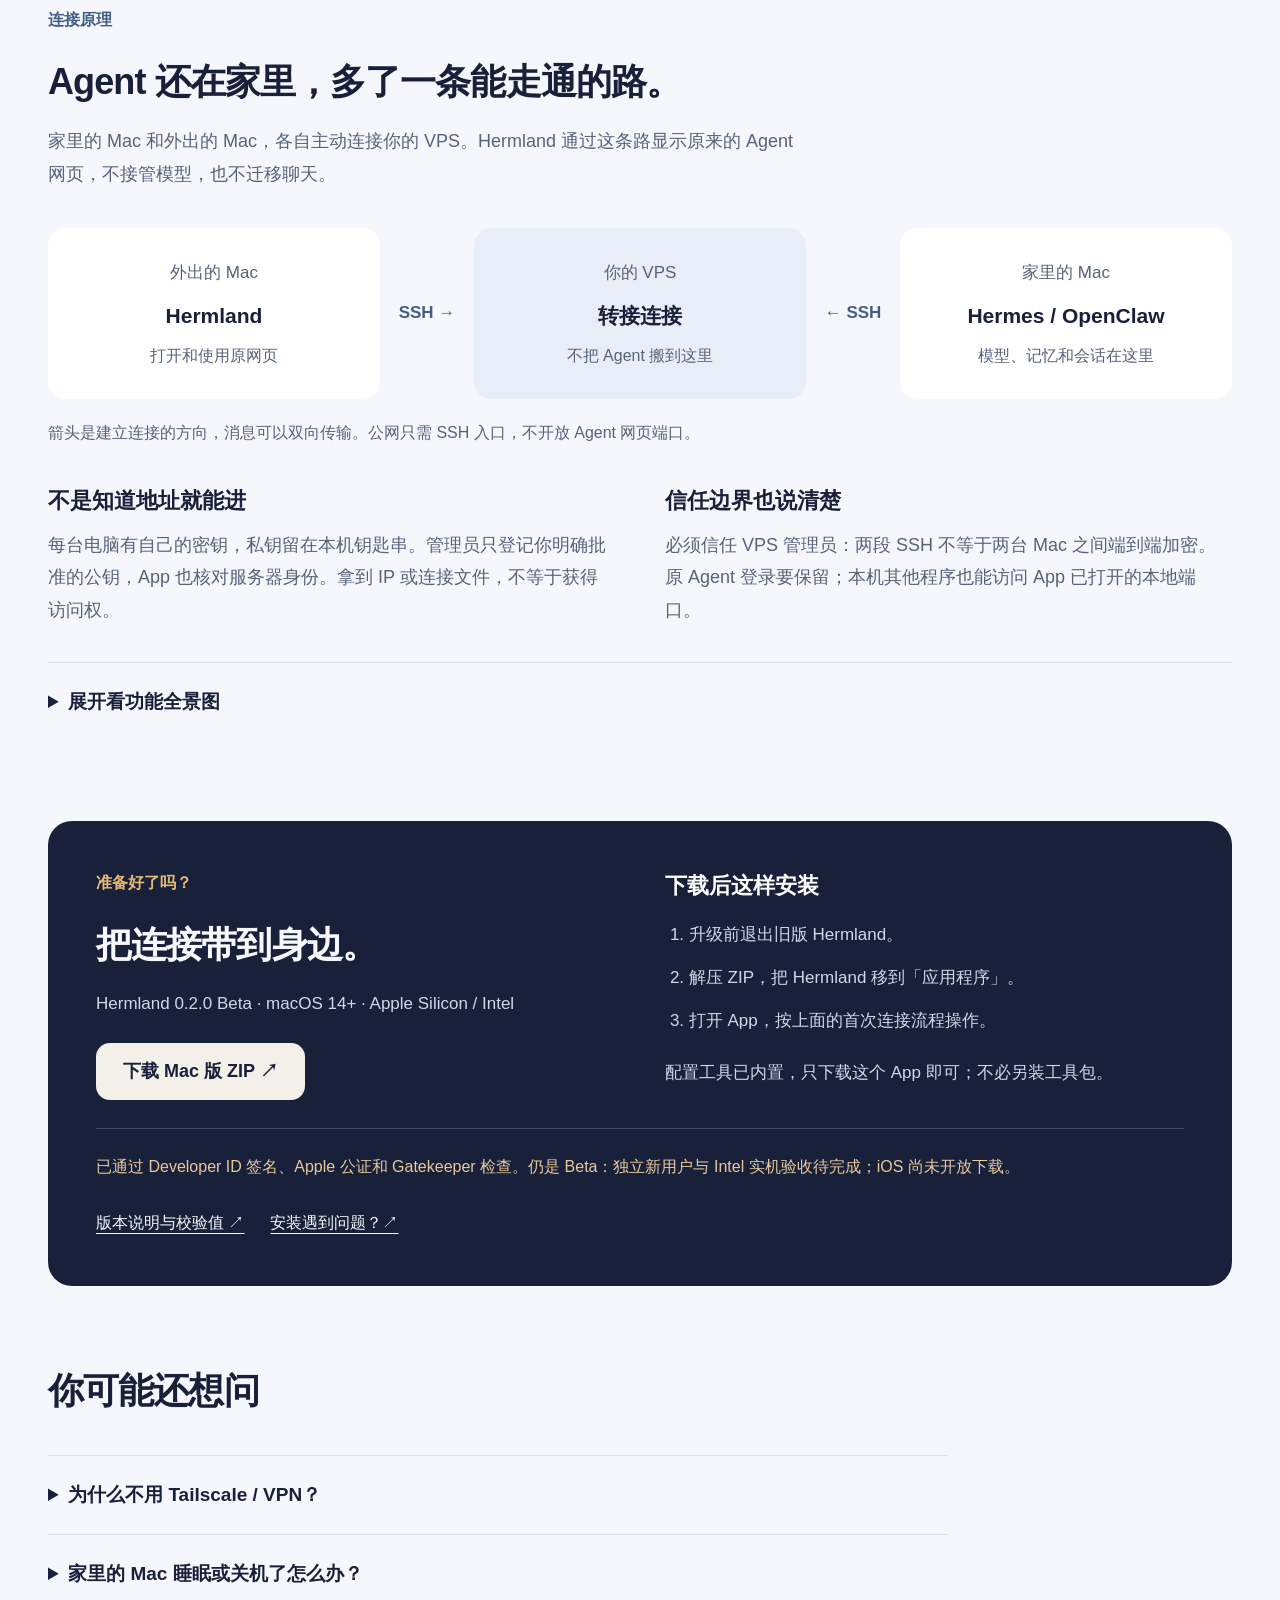
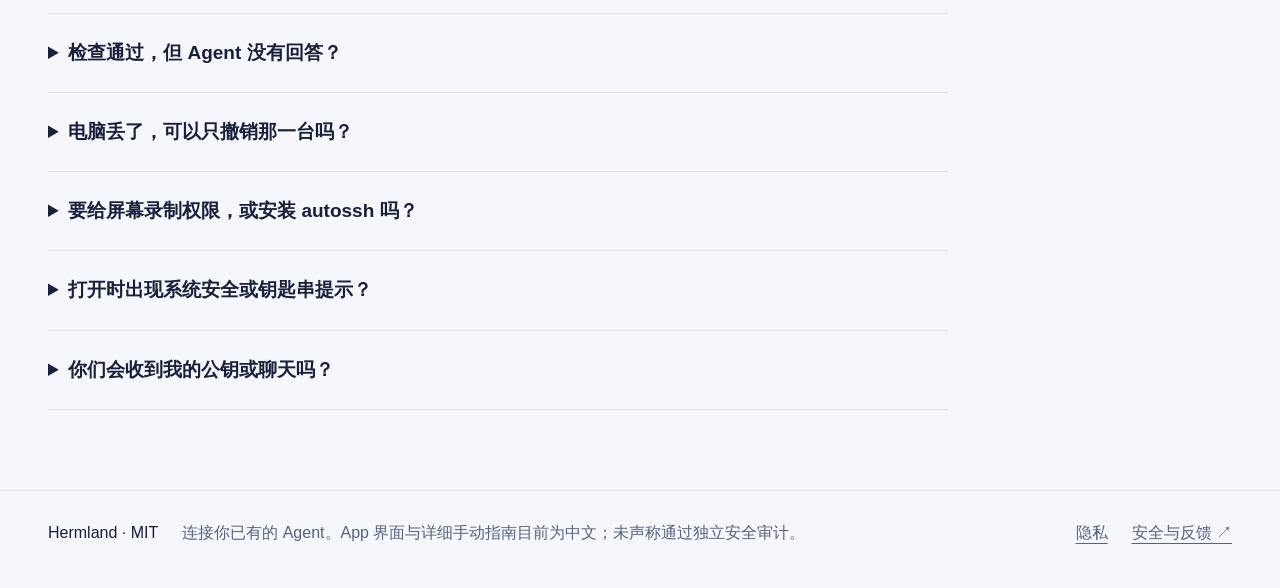
==== commit ef8aebbd: "细化服务器与连接卡指引，修复 JSON 导入并重做官网视觉" ====
--- a/website/index.html
+++ b/website/index.html
@@ -23,15 +23,17 @@
   </header>
   <main id="main">
     <section class="shell hero">
+      <div class="hero-copy">
       <p class="eyebrow" data-i18n="eyebrow">为你已经在用的 Hermes / OpenClaw</p>
       <h1><span data-i18n="headline1">家里的 Agent，</span><span class="accent" data-i18n="headline2">出门也能用。</span></h1>
       <p class="intro" data-i18n="intro">在外面的 Mac 打开 Hermland，接着用家里的 Agent。原来的模型、记忆和会话都在，不必再配置一遍。</p>
       <div class="actions"><a class="button primary" href="#download" data-i18n="downloadHero">下载 Mac 版</a><a class="text-link" href="#before" data-i18n="seeFlow">先看需要准备什么 ↓</a></div>
       <p class="meta" data-i18n="platform">0.2.0 Beta · macOS 14+ · Apple Silicon / Intel</p>
       <p class="meta" data-i18n="signed">已签名、Apple 公证 · 免费开源</p>
-      <figure class="app-preview">
-        <a href="assets/welcome-0.2.0.png"><img src="assets/welcome-0.2.0.png" width="2200" height="1480" alt="Hermland 原生欢迎页：选择 Hermes 或 OpenClaw，点开始连接；已有连接文件可以直接导入。" data-i18n-alt="welcomeAlt" fetchpriority="high"></a>
-        <figcaption data-i18n="previewCaption">0.2.0 原生界面预览 · 从选择你已有的 Agent 开始，不是重新安装 Agent。</figcaption>
+      </div>
+      <figure class="hero-scene">
+        <img src="assets/connection-scene.png" width="1774" height="887" alt="家里的桌面 Mac 通过你的云服务器，连接到外出的 Mac；暖金连接线串起三个位置。" data-i18n-alt="sceneAlt" fetchpriority="high">
+        <figcaption class="scene-labels"><span data-i18n="sceneHome">家里的 Mac<small>Agent 在这里</small></span><span data-i18n="sceneRelay">你的服务器<small>只转接连接</small></span><span data-i18n="sceneAway">身边的 Mac<small>打开 Hermland</small></span></figcaption>
       </figure>
     </section>
 
@@ -53,13 +55,17 @@
             </ol>
             <a class="text-link" href="https://github.com/ALVIN-YANG/Hermland/blob/main/docs/准备中转服务器.md" data-i18n="serverGuide">打开服务器准备指南 ↗</a>
           </div>
-          <figure><a href="assets/server-setup-0.2.0.png"><img src="assets/server-setup-0.2.0.png" width="2200" height="1480" alt="Hermland 服务器准备页：选择我有云服务器或还没有，填写服务器地址和 SSH 端口。" data-i18n-alt="serverAlt" loading="lazy"></a><figcaption data-i18n="serverCaption">原生界面预览：这里只有地址和端口，不收管理员密码。</figcaption></figure>
+          <figure><a href="assets/server-setup-0.2.1.png"><img src="assets/server-setup-0.2.1.png" width="2200" height="1600" alt="Hermland 服务器准备页：选择我有云服务器或还没有，填写服务器地址和 SSH 端口。" data-i18n-alt="serverAlt" loading="lazy"></a><figcaption data-i18n="serverCaption">原生界面预览：这里只有地址和端口，不收管理员密码。</figcaption></figure>
         </div>
       </details>
     </section>
 
     <section class="setup-band" id="setup"><div class="shell section">
       <div class="section-heading"><p class="eyebrow" data-i18n="setupEyebrow">第一次连接</p><h2 data-i18n="setupTitle">配置交给原 Agent，授权由你确认。</h2><p data-i18n="setupIntro">继续用你平时与 Hermes / OpenClaw 对话的入口。它有执行权限时可以协助配置；没有权限，就由你或管理员按手动指南执行。</p></div>
+      <figure class="app-preview">
+        <a href="assets/connection-card-0.2.1.png"><img src="assets/connection-card-0.2.1.png" width="2200" height="1600" alt="Hermland 连接卡原生界面预览：复制连接卡、核对本机公钥指纹、回原对话授权，再收回 JSON 文件导入。使用公开示例指纹。" data-i18n-alt="previewAlt" loading="lazy"></a>
+        <figcaption data-i18n="previewCaption">0.2.1 原生界面预览，使用公开示例指纹；不是已授权或已连接的结果。</figcaption>
+      </figure>
       <ol class="steps">
         <li><span class="step-number" aria-hidden="true">1</span><div><h3 data-i18n="step1Title">打开 App，填服务器地址</h3><p data-i18n="step1Body">在外出的 Mac 选择已有的 Hermes / OpenClaw，点「开始连接」。填写自己的 VPS 地址和 SSH 端口，确认你或管理员已能可信登录。</p><p class="criterion" data-i18n="step1Check">这一步完成：服务器准备好了。还没准备好？先看上面的 VPS 指引。</p></div></li>
         <li><span class="step-number" aria-hidden="true">2</span><div><h3 data-i18n="step2Title">发连接卡，核对后授权</h3><p data-i18n="step2Body">点「复制连接卡」，回到原 Agent 对话粘贴发送。卡片已带上本机公钥和配置指令。核对它报告的设备名、公钥指纹，再明确回复同意授权；首次配置还要核对家里 Mac 的公钥。</p><p class="criterion" data-i18n="step2Check">这一步完成：收到一个 .json 连接文件。没有执行权限，就点 App 内的「查看手动方式」。</p></div></li>
--- a/website/style.css
+++ b/website/style.css
@@ -1,77 +1,90 @@
-/* Same quiet palette and comfortable controls as the native onboarding. */
+/* Home & away: midnight blue and porcelain from the messenger icon; amber is the route. */
 :root {
-  --paper: #f7f9fc;
+  --paper: #f5f7fc;
   --white: #fff;
-  --ink: #182641;
-  --muted: #58667a;
-  --blue: #42658f;
-  --line: #dce3ec;
-  --amber: #e9bb72;
+  --ink: #18203a;
+  --muted: #56637b;
+  --blue: #425d88;
+  --line: #dce2ed;
+  --cloud: #e8edf7;
+  --amber: #e7bb77;
+  --display: "Avenir Next", "PingFang SC", -apple-system, sans-serif;
 }
 * { box-sizing: border-box; }
-html { scroll-behavior: smooth; scroll-padding-top: 32px; }
-body { margin: 0; background: var(--paper); color: var(--ink); font-family: -apple-system, BlinkMacSystemFont, "Segoe UI", "PingFang SC", sans-serif; font-size: 18px; line-height: 1.75; }
+html { scroll-behavior: smooth; scroll-padding-top: 40px; }
+body { margin: 0; background: var(--paper); color: var(--ink); font-family: -apple-system, BlinkMacSystemFont, "Segoe UI", "PingFang SC", sans-serif; font-size: 18px; line-height: 1.8; }
 a { color: inherit; text-underline-offset: 5px; }
 a:hover { color: var(--blue); }
 a:focus-visible, summary:focus-visible { outline: 3px solid var(--blue); outline-offset: 6px; border-radius: 4px; }
-.shell { max-width: 1200px; margin: 0 auto; padding: 0 40px; }
-.topbar { display: flex; align-items: center; justify-content: space-between; gap: 24px; padding-top: 24px; padding-bottom: 24px; }
-.brand { display: flex; align-items: center; gap: 10px; font-size: 24px; font-weight: 650; text-decoration: none; }
-.brand img { display: block; }
-nav { display: flex; align-items: center; gap: 28px; font-size: 16px; }
+.shell { max-width: 1280px; margin: 0 auto; padding: 0 48px; }
+.topbar { display: flex; align-items: center; justify-content: space-between; gap: 24px; padding-top: 24px; padding-bottom: 20px; }
+.brand { display: flex; align-items: center; gap: 12px; font-family: var(--display); font-size: 25px; font-weight: 650; text-decoration: none; letter-spacing: -.035em; }
+.brand img { display: block; width: 48px; height: 48px; }
+nav { display: flex; align-items: center; gap: 30px; font-size: 16px; }
 nav a { text-decoration: none; padding: 10px 0; }
 .skip { position: fixed; left: 16px; top: -100px; background: var(--white); padding: 12px; z-index: 10; }
 .skip:focus { top: 16px; }
-.hero { text-align: center; padding-top: 64px; padding-bottom: 0; }
-.eyebrow { font-size: 16px; font-weight: 600; color: var(--blue); margin: 0 0 20px; }
-h1 { font-size: clamp(40px, 5vw, 64px); line-height: 1.25; letter-spacing: -.045em; margin: 0 0 26px; }
+.hero { display: grid; grid-template-columns: .86fr 1.34fr; align-items: center; gap: 28px; min-height: 630px; padding-top: 32px; padding-bottom: 64px; }
+.hero-copy { position: relative; z-index: 1; }
+.eyebrow { font-size: 16px; font-weight: 600; color: var(--blue); margin: 0 0 22px; }
+.hero .eyebrow::before { content: ""; display: inline-block; width: 26px; height: 3px; background: var(--amber); vertical-align: middle; margin-right: 10px; border-radius: 2px; }
+h1 { font-family: var(--display); font-size: clamp(38px, 4.3vw, 58px); line-height: 1.26; letter-spacing: -.045em; margin: 0 0 26px; font-weight: 650; }
 h1 span { display: block; }
 .accent { color: var(--blue); }
-.intro { font-size: 21px; color: var(--muted); max-width: 660px; margin: 0 auto 30px; }
-.actions { display: flex; justify-content: center; align-items: center; gap: 24px; flex-wrap: wrap; margin-bottom: 22px; }
-.button { display: inline-flex; justify-content: center; align-items: center; min-height: 54px; max-width: 340px; padding: 12px 30px; border-radius: 14px; font-size: 18px; font-weight: 600; text-decoration: none; }
-.primary { background: var(--blue); color: var(--white); }
-.primary:hover { color: var(--white); background: #345477; }
+.intro { font-size: 20px; color: var(--muted); max-width: 470px; margin: 0 0 30px; }
+.actions { display: flex; align-items: center; gap: 18px 24px; flex-wrap: wrap; margin-bottom: 22px; }
+.button { display: inline-flex; justify-content: center; align-items: center; min-height: 56px; max-width: 340px; padding: 12px 27px; border-radius: 14px; font-size: 18px; font-weight: 600; text-decoration: none; }
+.primary { background: var(--ink); color: var(--white); box-shadow: 0 7px 18px #18203a12; }
+.primary:hover { color: var(--white); background: #2e3b5d; }
 .text-link { color: var(--blue); font-size: 17px; font-weight: 550; }
-.meta { margin: 4px 0; color: var(--muted); font-size: 16px; }
+.meta { margin: 5px 0; color: var(--muted); font-size: 16px; }
 figure { margin: 0; }
 img { max-width: 100%; height: auto; }
-.app-preview { max-width: 1000px; margin: 48px auto 0; }
-.app-preview img { display: block; width: 100%; border-radius: 18px; box-shadow: 0 18px 60px #18264112; }
-figcaption { margin-top: 16px; color: var(--muted); font-size: 16px; }
-.section { padding-top: 88px; padding-bottom: 88px; }
+.hero-scene { position: relative; isolation: isolate; padding-top: 38px; }
+.hero-scene::before { content: ""; position: absolute; inset: -12% -6% 8% -8%; background: radial-gradient(ellipse at 60% 50%, #dbe3f4 0, #e9eef9 40%, #f5f7fc00 72%); z-index: -1; }
+.hero-scene img { display: block; width: 100%; }
+.scene-labels { display: grid; grid-template-columns: 1fr 1fr 1fr; align-items: start; text-align: center; gap: 8px; margin-top: 14px; color: var(--ink); font-size: 17px; font-weight: 600; }
+.scene-labels small { display: block; color: var(--muted); font-size: 16px; font-weight: 400; margin-top: 2px; }
+.section { padding-top: 80px; padding-bottom: 80px; }
 .section-heading { max-width: 760px; margin-bottom: 38px; }
-h2 { font-size: clamp(28px, 3vw, 36px); line-height: 1.4; letter-spacing: -.025em; margin: 0 0 18px; }
+h2 { font-family: var(--display); font-size: clamp(28px, 3vw, 36px); line-height: 1.4; letter-spacing: -.025em; font-weight: 600; margin: 0 0 18px; }
 .section-heading > p:last-child { margin: 0; color: var(--muted); }
 h3 { font-size: 22px; line-height: 1.5; margin: 0 0 12px; }
 p { margin: 0 0 16px; }
-.roles { display: grid; grid-template-columns: repeat(3, 1fr); gap: 40px; }
-.roles article { border-top: 2px solid var(--line); padding-top: 24px; }
+#before { padding-top: 48px; }
+.roles { display: grid; grid-template-columns: repeat(3, 1fr); gap: 0; }
+.roles article { padding: 0 32px; border-left: 1px solid var(--line); }
+.roles article:first-child { padding-left: 0; border: 0; }
+.roles article:last-child { padding-right: 0; }
 .role-label { display: block; font-size: 16px; color: var(--blue); margin-bottom: 10px; }
 .roles p { color: var(--muted); margin: 0; }
 details { border-top: 1px solid var(--line); padding: 22px 0; }
 summary { cursor: pointer; font-size: 19px; font-weight: 600; }
 details p { margin: 18px 0 0; color: var(--muted); }
-.server-help { margin-top: 40px; border-bottom: 1px solid var(--line); }
-.server-content { display: grid; grid-template-columns: 1fr 1fr; align-items: start; gap: 36px; padding-top: 10px; }
+.server-help { margin-top: 36px; padding: 24px 28px; background: #ebeff8; border: 0; border-radius: 18px; }
+.server-content { display: grid; grid-template-columns: 1fr 1fr; align-items: start; gap: 36px; padding-top: 12px; }
 .server-content img { display: block; border-radius: 12px; margin-top: 22px; }
 .plain-steps { padding-left: 1.4em; margin: 18px 0 22px; }
 .plain-steps li + li { margin-top: 12px; }
-.setup-band { background: #edf2f8; }
-.steps { padding: 0; margin: 0; list-style: none; }
-.steps > li { display: grid; grid-template-columns: 52px 1fr; gap: 28px; max-width: 880px; padding: 28px 0; border-top: 1px solid #d3dde9; }
-.step-number { display: grid; place-items: center; background: #fff; color: var(--blue); width: 48px; height: 48px; border-radius: 50%; font-weight: 650; font-size: 21px; }
+figcaption { margin-top: 16px; color: var(--muted); font-size: 16px; }
+.setup-band { background: var(--white); }
+.app-preview { max-width: 1000px; margin: 0 auto 48px; }
+.app-preview img { display: block; width: 100%; border: 1px solid #dce2ed; border-radius: 18px; box-shadow: 0 20px 55px #18203a0a; }
+.app-preview figcaption { text-align: center; }
+.steps { display: grid; grid-template-columns: repeat(3, 1fr); gap: 32px; padding: 0; margin: 0; list-style: none; }
+.steps > li { display: flex; flex-direction: column; align-items: flex-start; gap: 18px; }
+.step-number { display: grid; place-items: center; background: var(--cloud); color: var(--blue); width: 44px; height: 44px; border-radius: 14px; font-weight: 650; font-size: 20px; }
 .steps p { color: var(--muted); margin: 0 0 14px; }
-.steps .criterion { font-size: 17px; color: #345477; margin: 0; }
-.manual-link { margin: 16px 0 36px 80px; }
-.later-use { display: grid; grid-template-columns: 1fr 1fr; gap: 50px; border-top: 1px solid #d3dde9; padding-top: 32px; }
+.steps .criterion { font-size: 16px; color: var(--blue); margin: 0; padding-left: 14px; border-left: 2px solid var(--amber); }
+.manual-link { margin: 32px 0 36px; }
+.later-use { display: grid; grid-template-columns: 1fr 1fr; gap: 50px; border-top: 1px solid var(--line); padding-top: 32px; }
 .later-use p { margin: 0; color: var(--muted); }
 .network { display: grid; grid-template-columns: 1fr 70px 1fr 70px 1fr; align-items: center; gap: 12px; }
 .network-node { padding: 28px 18px; text-align: center; border-radius: 18px; background: var(--white); }
 .network-node span { color: var(--muted); font-size: 17px; }
 .network-node strong { display: block; font-size: 21px; margin: 8px 0; }
 .network-node p { margin: 0; font-size: 16px; color: var(--muted); }
-.relay { background: #e7edf6; }
+.relay { background: var(--cloud); }
 .network-line { text-align: center; color: var(--blue); font-size: 17px; font-weight: 600; }
 .diagram-note { font-size: 16px; color: var(--muted); margin: 20px 0 36px; }
 .trust { display: grid; grid-template-columns: 1fr 1fr; gap: 50px; }
@@ -80,15 +93,15 @@
 .panorama img { display: block; margin-top: 24px; border-radius: 14px; }
 .panorama p { font-size: 16px; }
 .download { padding-top: 0; }
-.release-panel { background: var(--ink); color: #f5f8ff; border-radius: 24px; padding: 48px; display: grid; grid-template-columns: 1fr 1fr; gap: 28px 50px; }
+.release-panel { background: var(--ink); color: #f7f8fc; border-radius: 24px; padding: 48px; display: grid; grid-template-columns: 1fr 1fr; gap: 28px 50px; }
 .release-panel .eyebrow { color: var(--amber); }
-.release-copy > p:not(.eyebrow) { color: #d0d9e7; font-size: 17px; margin-bottom: 24px; }
-.light { background: #fff; color: var(--ink); }
-.light:hover { background: #e7edf6; color: var(--ink); }
-.install { color: #d0d9e7; font-size: 17px; }
+.release-copy > p:not(.eyebrow) { color: #d0d8e8; font-size: 17px; margin-bottom: 24px; }
+.light { background: #f3f0e9; color: var(--ink); }
+.light:hover { background: #fff; color: var(--ink); }
+.install { color: #d0d8e8; font-size: 17px; }
 .install h3 { color: #fff; }
 .install p { margin: 0; }
-.release-warning { grid-column: 1 / -1; border-top: 1px solid #435168; padding-top: 24px; margin: 0; color: #e6c99d; font-size: 16px; }
+.release-warning { grid-column: 1 / -1; border-top: 1px solid #414a66; padding-top: 24px; margin: 0; color: #e6c99d; font-size: 16px; }
 .release-links { grid-column: 1 / -1; display: flex; gap: 26px; flex-wrap: wrap; font-size: 16px; }
 .release-links a:hover { color: #fff; }
 .faq { padding-top: 0; }
@@ -99,14 +112,28 @@
 footer span { color: var(--ink); white-space: nowrap; }
 footer p { flex: 1; margin: 0; }
 footer a { white-space: nowrap; }
+@media (max-width: 1050px) {
+  .hero { grid-template-columns: 1fr 1.15fr; gap: 16px; }
+  .hero .actions { align-items: flex-start; flex-direction: column; }
+  .hero-scene { padding-top: 0; }
+  .roles article { padding: 0 24px; }
+  .steps { gap: 24px; }
+}
 @media (max-width: 850px) {
-  .roles { gap: 24px; }
+  .hero { grid-template-columns: 1fr; min-height: auto; padding-top: 32px; gap: 32px; }
+  .hero-copy { max-width: 600px; }
+  .hero .actions { flex-direction: row; align-items: center; }
+  .hero-scene { max-width: 650px; justify-self: center; width: 100%; }
+  .intro { max-width: 560px; }
   .network { grid-template-columns: 1fr; gap: 12px; }
   .network-node { padding: 20px; }
   .network-line span { display: none; }
   .network-line::after { content: "SSH ↓"; }
   .network-line:nth-child(4)::after { content: "SSH ↑"; }
-  .server-content, .release-panel { grid-template-columns: 1fr; }
+  .server-content, .release-panel, .steps { grid-template-columns: 1fr; }
+  .steps { gap: 32px; }
+  .steps > li { flex-direction: row; gap: 22px; }
+  .step-number { flex-shrink: 0; }
   .server-content figure { max-width: 620px; }
   .release-panel { gap: 32px; }
   footer { flex-wrap: wrap; }
@@ -116,24 +143,31 @@
   body { font-size: 17px; }
   .shell { padding-left: 24px; padding-right: 24px; }
   .topbar { padding-top: 16px; padding-bottom: 16px; gap: 12px; }
-  .brand { font-size: 21px; gap: 6px; }
-  .brand img { width: 36px; height: 36px; }
+  .brand { font-size: 22px; gap: 7px; }
+  .brand img { width: 40px; height: 40px; }
   nav { gap: 18px; }
   nav .github-link, nav a[href="#principle"] { display: none; }
-  .hero { text-align: left; padding-top: 36px; }
+  .hero { padding-top: 32px; padding-bottom: 40px; gap: 28px; }
+  h1 { font-size: 40px; }
+  .hero .eyebrow { font-size: 15px; }
+  .hero .eyebrow::before { width: 18px; margin-right: 8px; }
   .intro { font-size: 19px; }
-  .actions { justify-content: flex-start; gap: 18px; }
-  .app-preview { margin-top: 32px; }
-  .app-preview img { border-radius: 10px; }
+  .actions { gap: 18px; }
+  .scene-labels { font-size: 16px; }
+  .scene-labels small { font-size: 16px; }
   .section { padding-top: 56px; padding-bottom: 56px; }
+  #before { padding-top: 24px; }
   .section-heading { margin-bottom: 28px; }
   .roles, .later-use, .trust { grid-template-columns: 1fr; gap: 28px; }
+  .roles article, .roles article:first-child, .roles article:last-child { padding: 0 0 0 20px; border-left: 2px solid var(--line); }
   h3 { font-size: 21px; }
-  .steps > li { grid-template-columns: 36px 1fr; gap: 16px; padding: 26px 0; }
-  .step-number { width: 36px; height: 36px; font-size: 18px; }
-  .steps .criterion { font-size: 16px; }
-  .manual-link { margin-left: 0; }
+  .server-help { padding: 22px; }
   .server-content { gap: 16px; }
+  .app-preview { margin-bottom: 36px; }
+  .app-preview img { border-radius: 10px; }
+  .app-preview figcaption { text-align: left; }
+  .steps > li { gap: 16px; }
+  .step-number { width: 36px; height: 36px; font-size: 18px; border-radius: 10px; }
   .download, .faq { padding-top: 0; }
   .release-panel { padding: 28px 24px; border-radius: 18px; }
   .release-panel .button { padding-left: 22px; padding-right: 22px; }
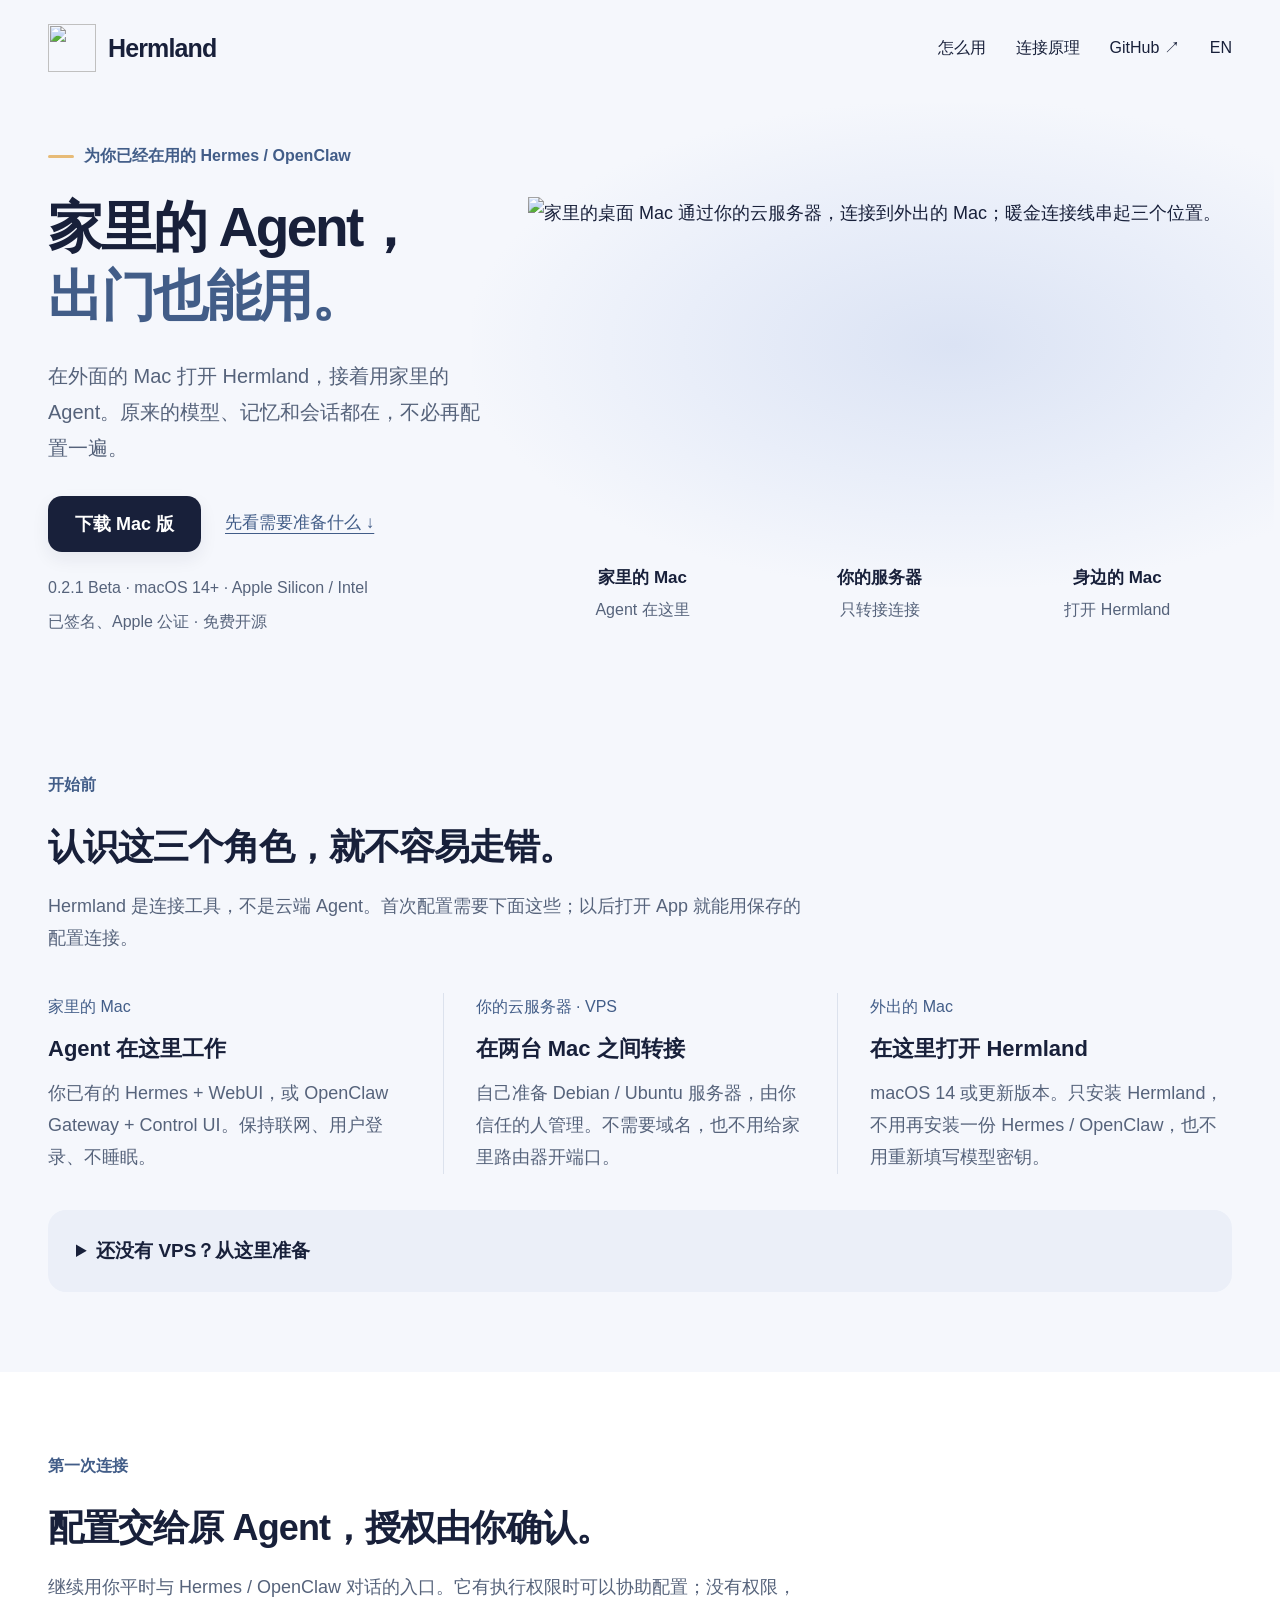
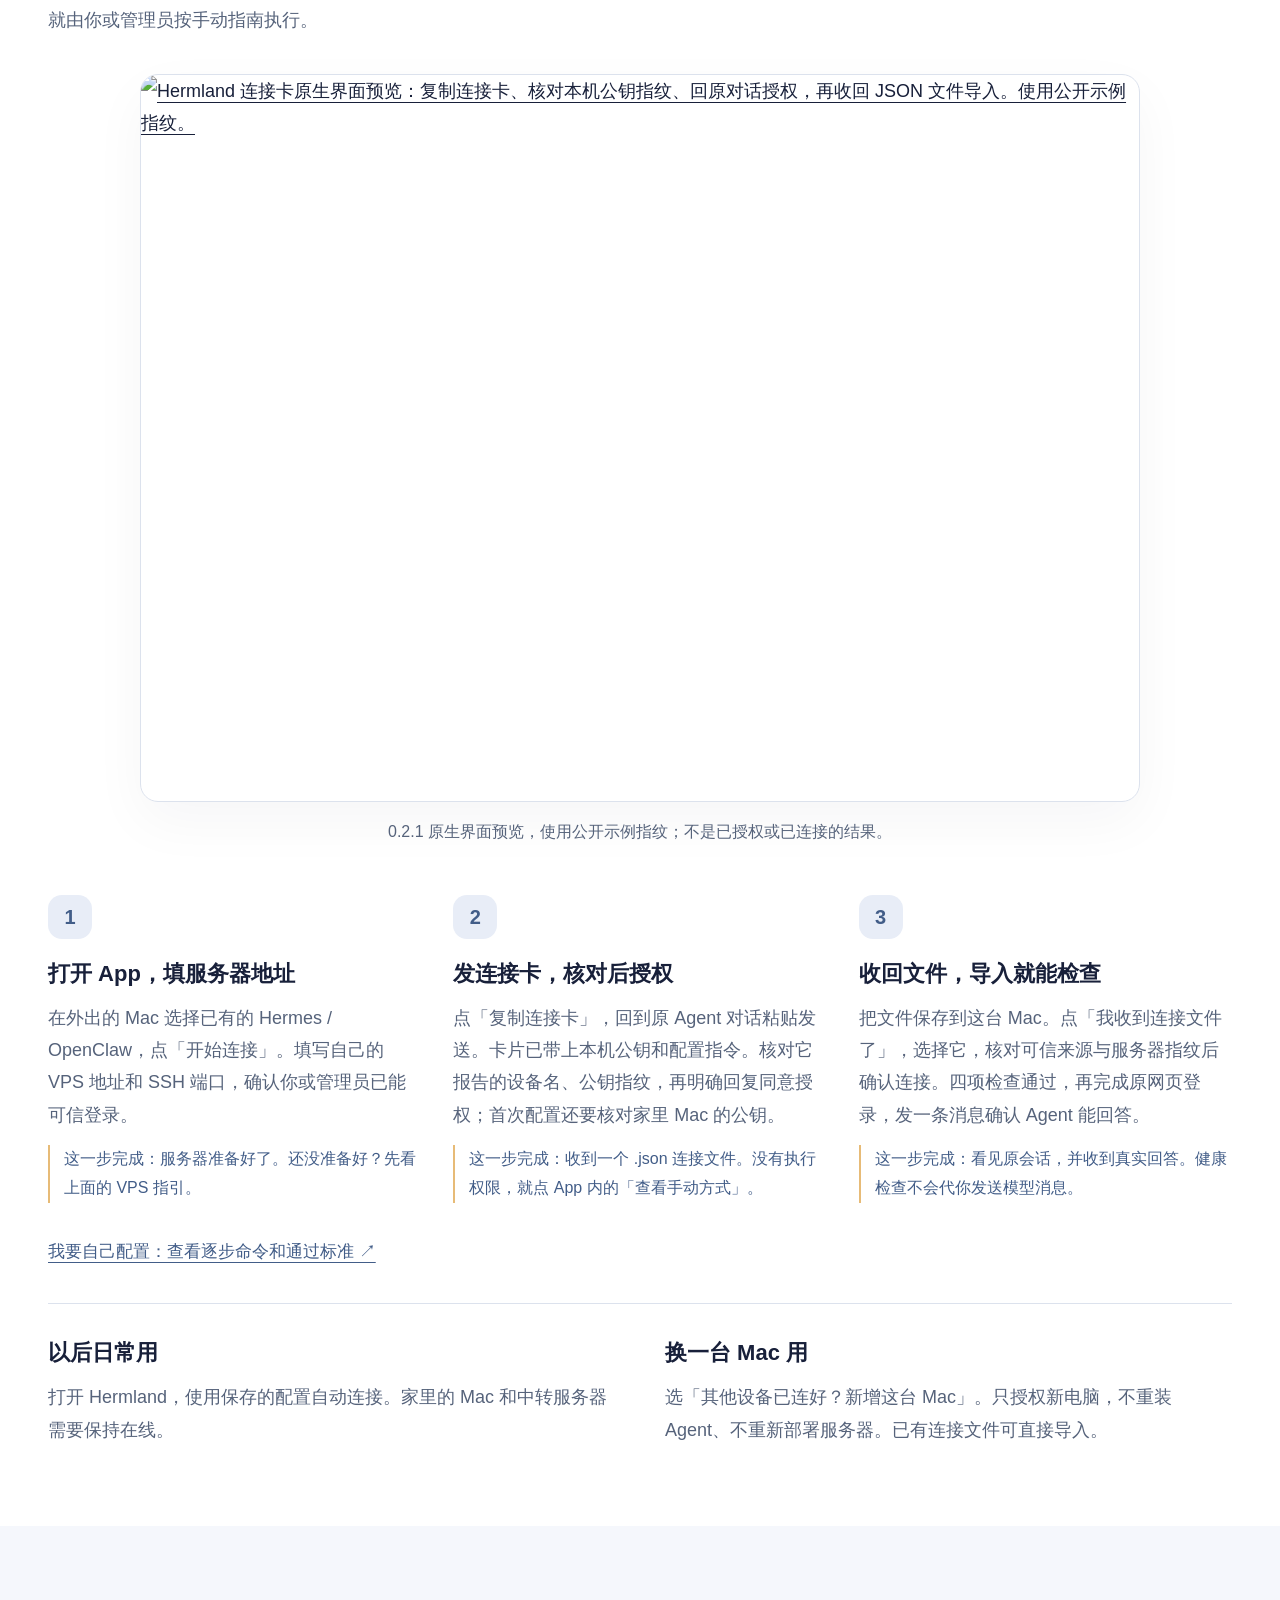
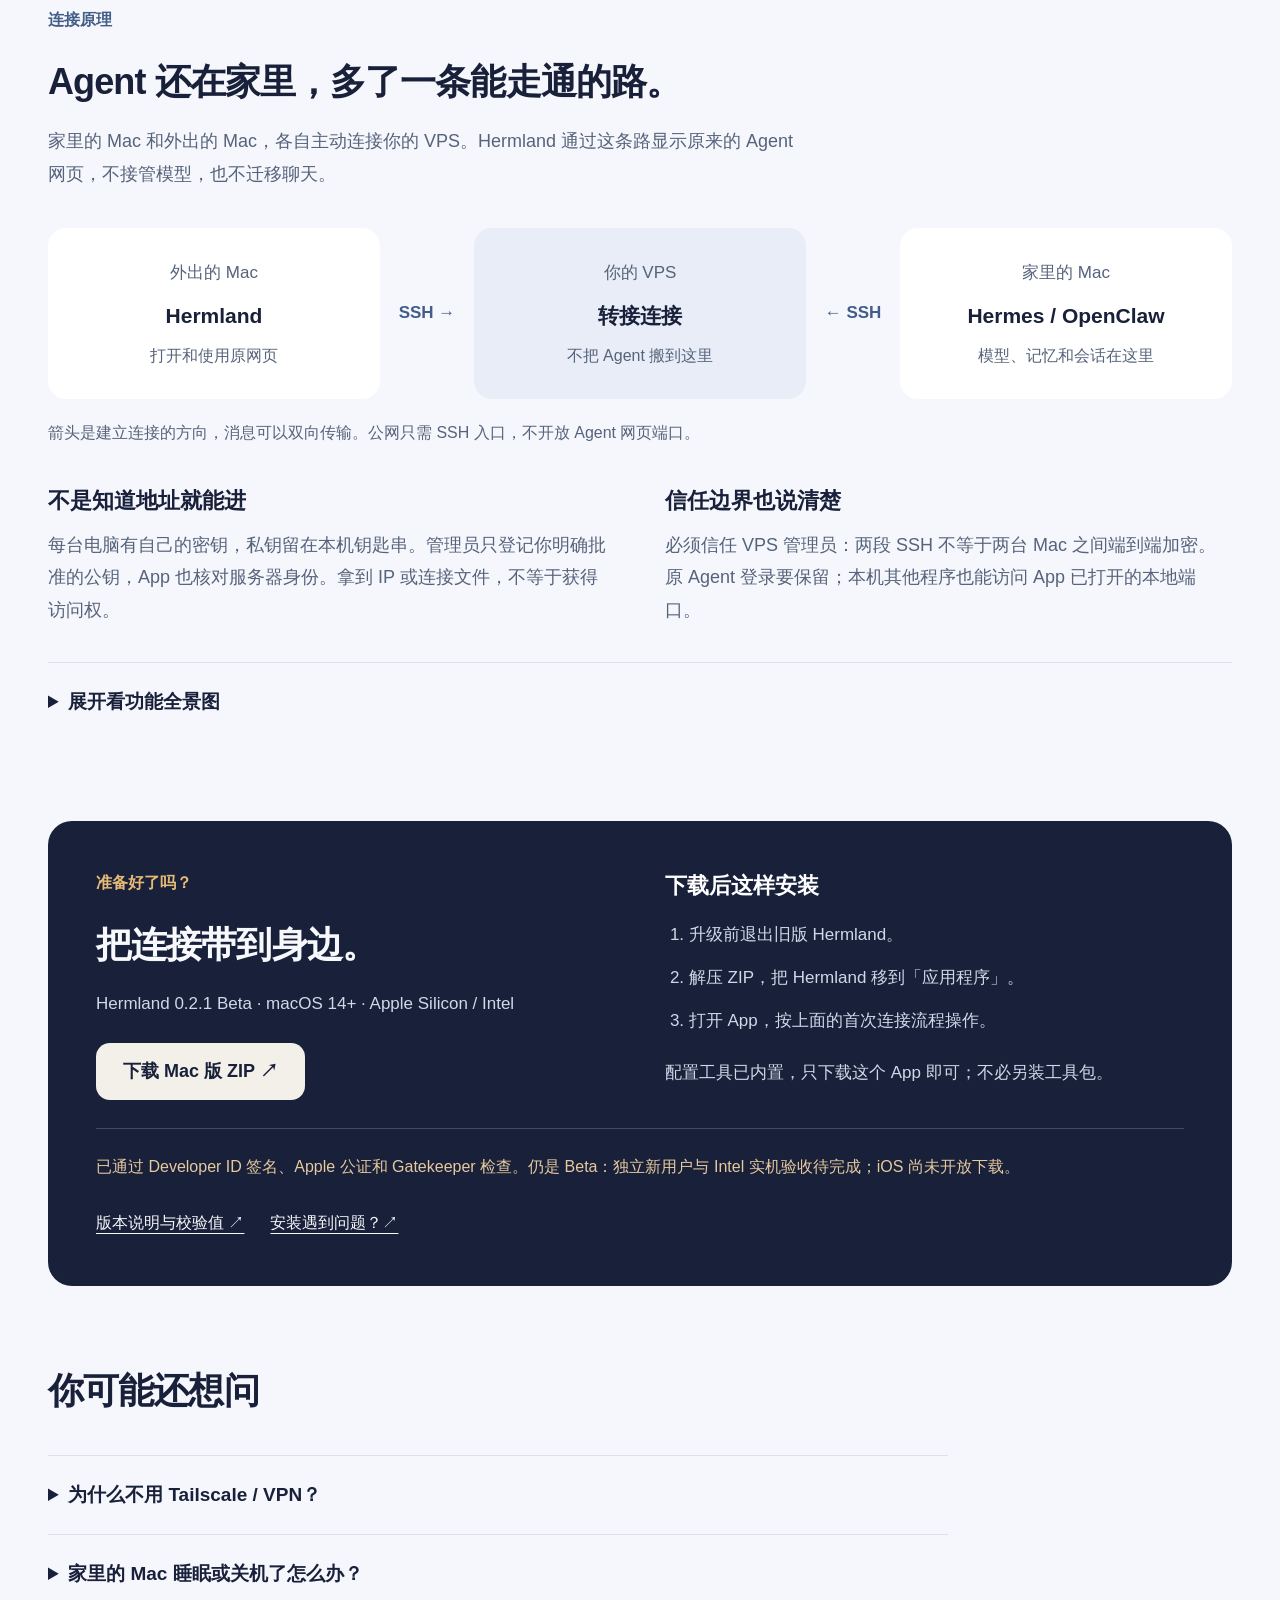
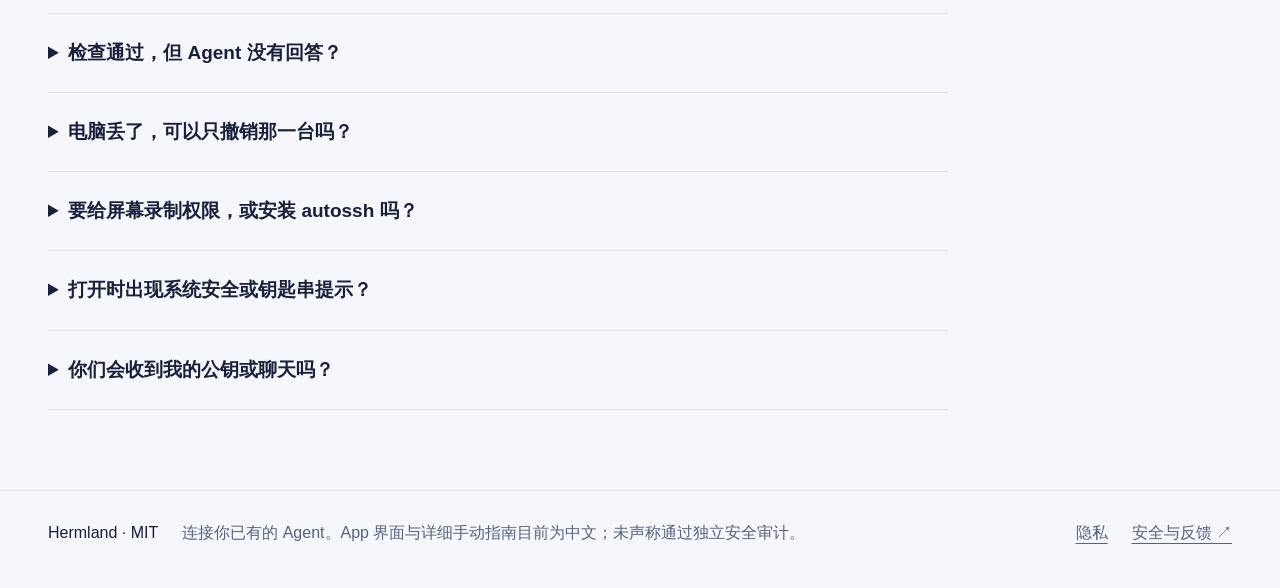
==== commit cf6301e4: "发布 0.2.1 公证 Beta 并同步官网下载与双语说明" ====
--- a/website/index.html
+++ b/website/index.html
@@ -7,8 +7,8 @@
   <meta name="color-scheme" content="light">
   <title>Hermland — 家里的 Agent，出门也能用</title>
   <link rel="icon" href="assets/icon.png">
-  <link rel="stylesheet" href="style.css">
-  <script src="site.js" defer></script>
+  <link rel="stylesheet" href="style.css?v=0.2.1">
+  <script src="site.js?v=0.2.1" defer></script>
 </head>
 <body>
   <a class="skip" href="#main" data-i18n="skip">跳到正文</a>
@@ -28,7 +28,7 @@
       <h1><span data-i18n="headline1">家里的 Agent，</span><span class="accent" data-i18n="headline2">出门也能用。</span></h1>
       <p class="intro" data-i18n="intro">在外面的 Mac 打开 Hermland，接着用家里的 Agent。原来的模型、记忆和会话都在，不必再配置一遍。</p>
       <div class="actions"><a class="button primary" href="#download" data-i18n="downloadHero">下载 Mac 版</a><a class="text-link" href="#before" data-i18n="seeFlow">先看需要准备什么 ↓</a></div>
-      <p class="meta" data-i18n="platform">0.2.0 Beta · macOS 14+ · Apple Silicon / Intel</p>
+      <p class="meta" data-i18n="platform">0.2.1 Beta · macOS 14+ · Apple Silicon / Intel</p>
       <p class="meta" data-i18n="signed">已签名、Apple 公证 · 免费开源</p>
       </div>
       <figure class="hero-scene">
@@ -97,10 +97,10 @@
 
     <section class="shell section download" id="download">
       <div class="release-panel">
-        <div class="release-copy"><p class="eyebrow" data-i18n="downloadEyebrow">准备好了吗？</p><h2 data-i18n="downloadTitle">把连接带到身边。</h2><p data-i18n="releasePlatform">Hermland 0.2.0 Beta · macOS 14+ · Apple Silicon / Intel</p><a class="button light" href="https://github.com/ALVIN-YANG/Hermland/releases/download/v0.2.0/Hermland-0.2.0.zip" data-i18n="downloadZip">下载 Mac 版 ZIP ↗</a></div>
+        <div class="release-copy"><p class="eyebrow" data-i18n="downloadEyebrow">准备好了吗？</p><h2 data-i18n="downloadTitle">把连接带到身边。</h2><p data-i18n="releasePlatform">Hermland 0.2.1 Beta · macOS 14+ · Apple Silicon / Intel</p><a class="button light" href="https://github.com/ALVIN-YANG/Hermland/releases/download/v0.2.1/Hermland-0.2.1.zip" data-i18n="downloadZip">下载 Mac 版 ZIP ↗</a></div>
         <div class="install"><h3 data-i18n="installTitle">下载后这样安装</h3><ol class="plain-steps"><li data-i18n="install1">升级前退出旧版 Hermland。</li><li data-i18n="install2">解压 ZIP，把 Hermland 移到「应用程序」。</li><li data-i18n="install3">打开 App，按上面的首次连接流程操作。</li></ol><p data-i18n="toolkit">配置工具已内置，只下载这个 App 即可；不必另装工具包。</p></div>
         <p class="release-warning" data-i18n="releaseWarning">已通过 Developer ID 签名、Apple 公证和 Gatekeeper 检查。仍是 Beta：独立新用户与 Intel 实机验收待完成；iOS 尚未开放下载。</p>
-        <div class="release-links"><a href="https://github.com/ALVIN-YANG/Hermland/releases/tag/v0.2.0" data-i18n="releaseNotes">版本说明与校验值 ↗</a><a href="https://github.com/ALVIN-YANG/Hermland/blob/main/README.md#获取-app" data-en-href="https://github.com/ALVIN-YANG/Hermland/blob/main/README.en.md#get-the-app" data-i18n="installHelp">安装遇到问题？↗</a></div>
+        <div class="release-links"><a href="https://github.com/ALVIN-YANG/Hermland/releases/tag/v0.2.1" data-i18n="releaseNotes">版本说明与校验值 ↗</a><a href="https://github.com/ALVIN-YANG/Hermland/blob/main/README.md#获取-app" data-en-href="https://github.com/ALVIN-YANG/Hermland/blob/main/README.en.md#get-the-app" data-i18n="installHelp">安装遇到问题？↗</a></div>
       </div>
     </section>
 
